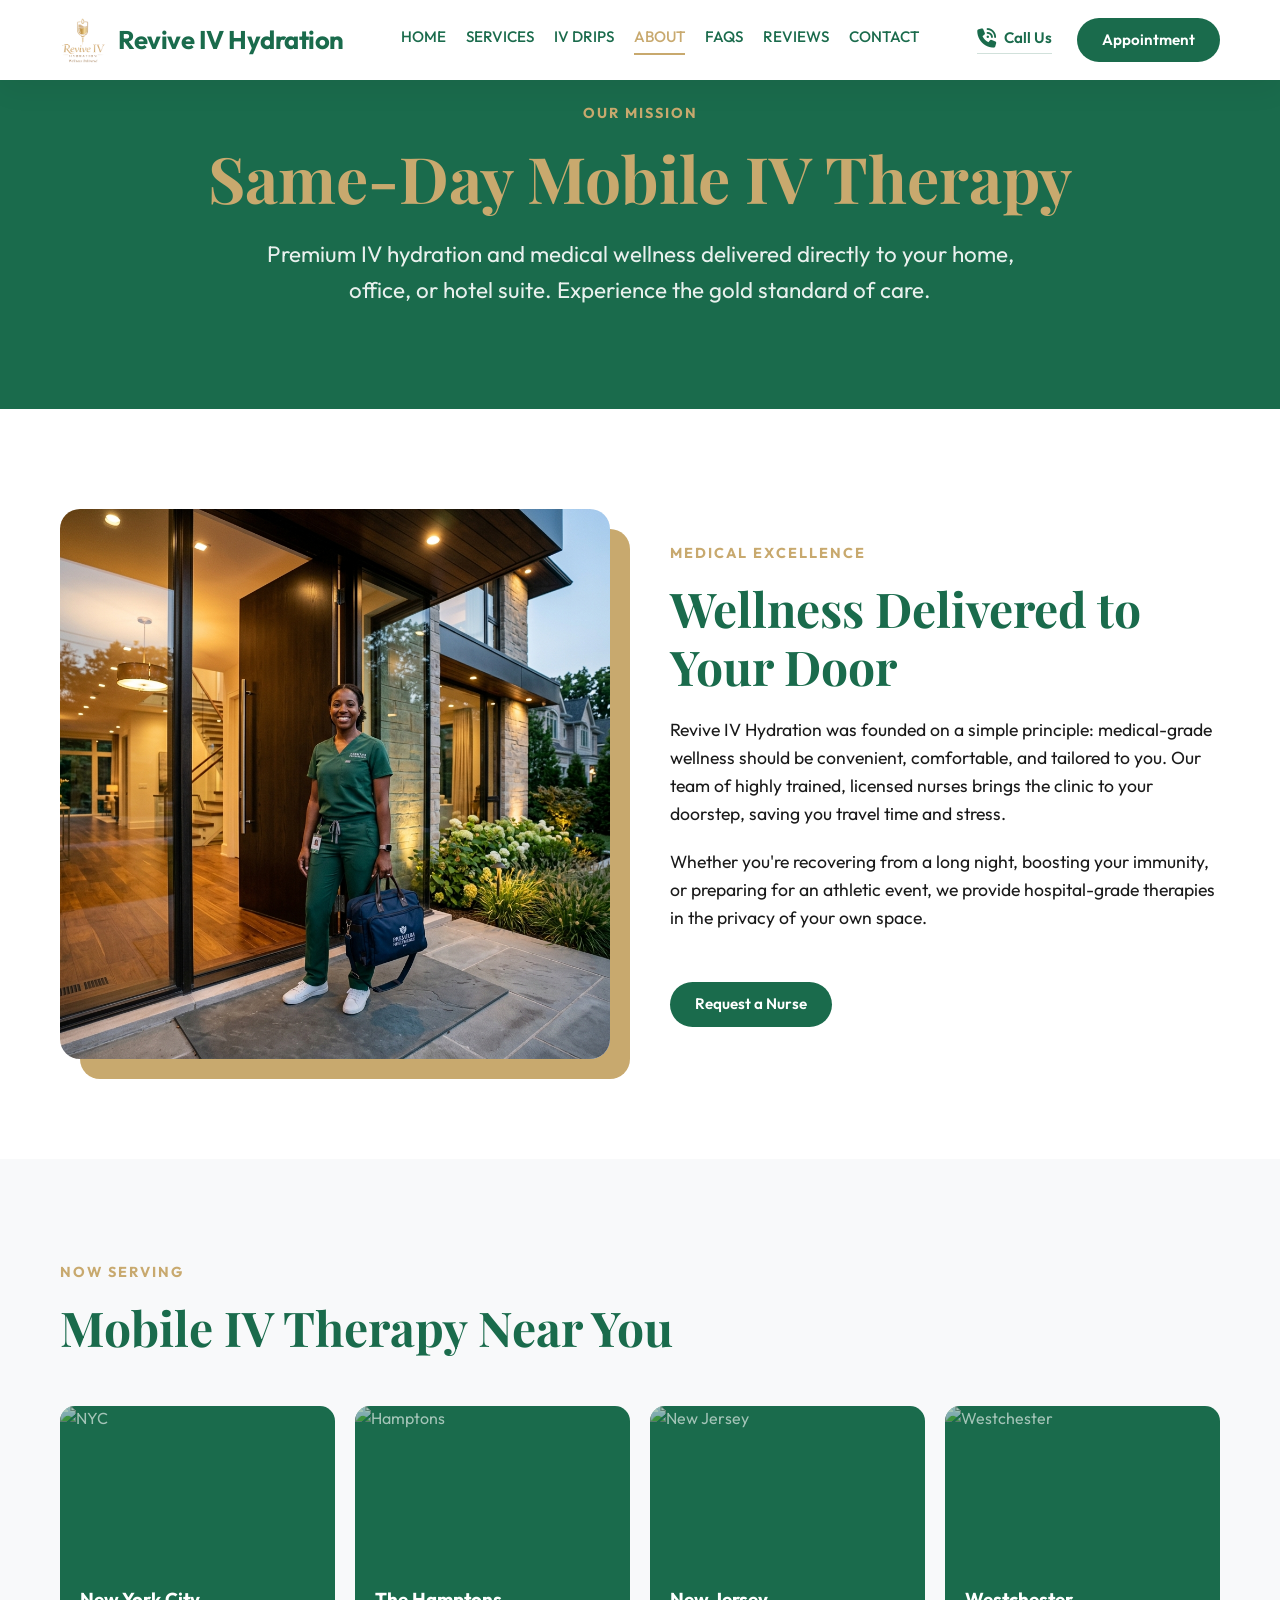
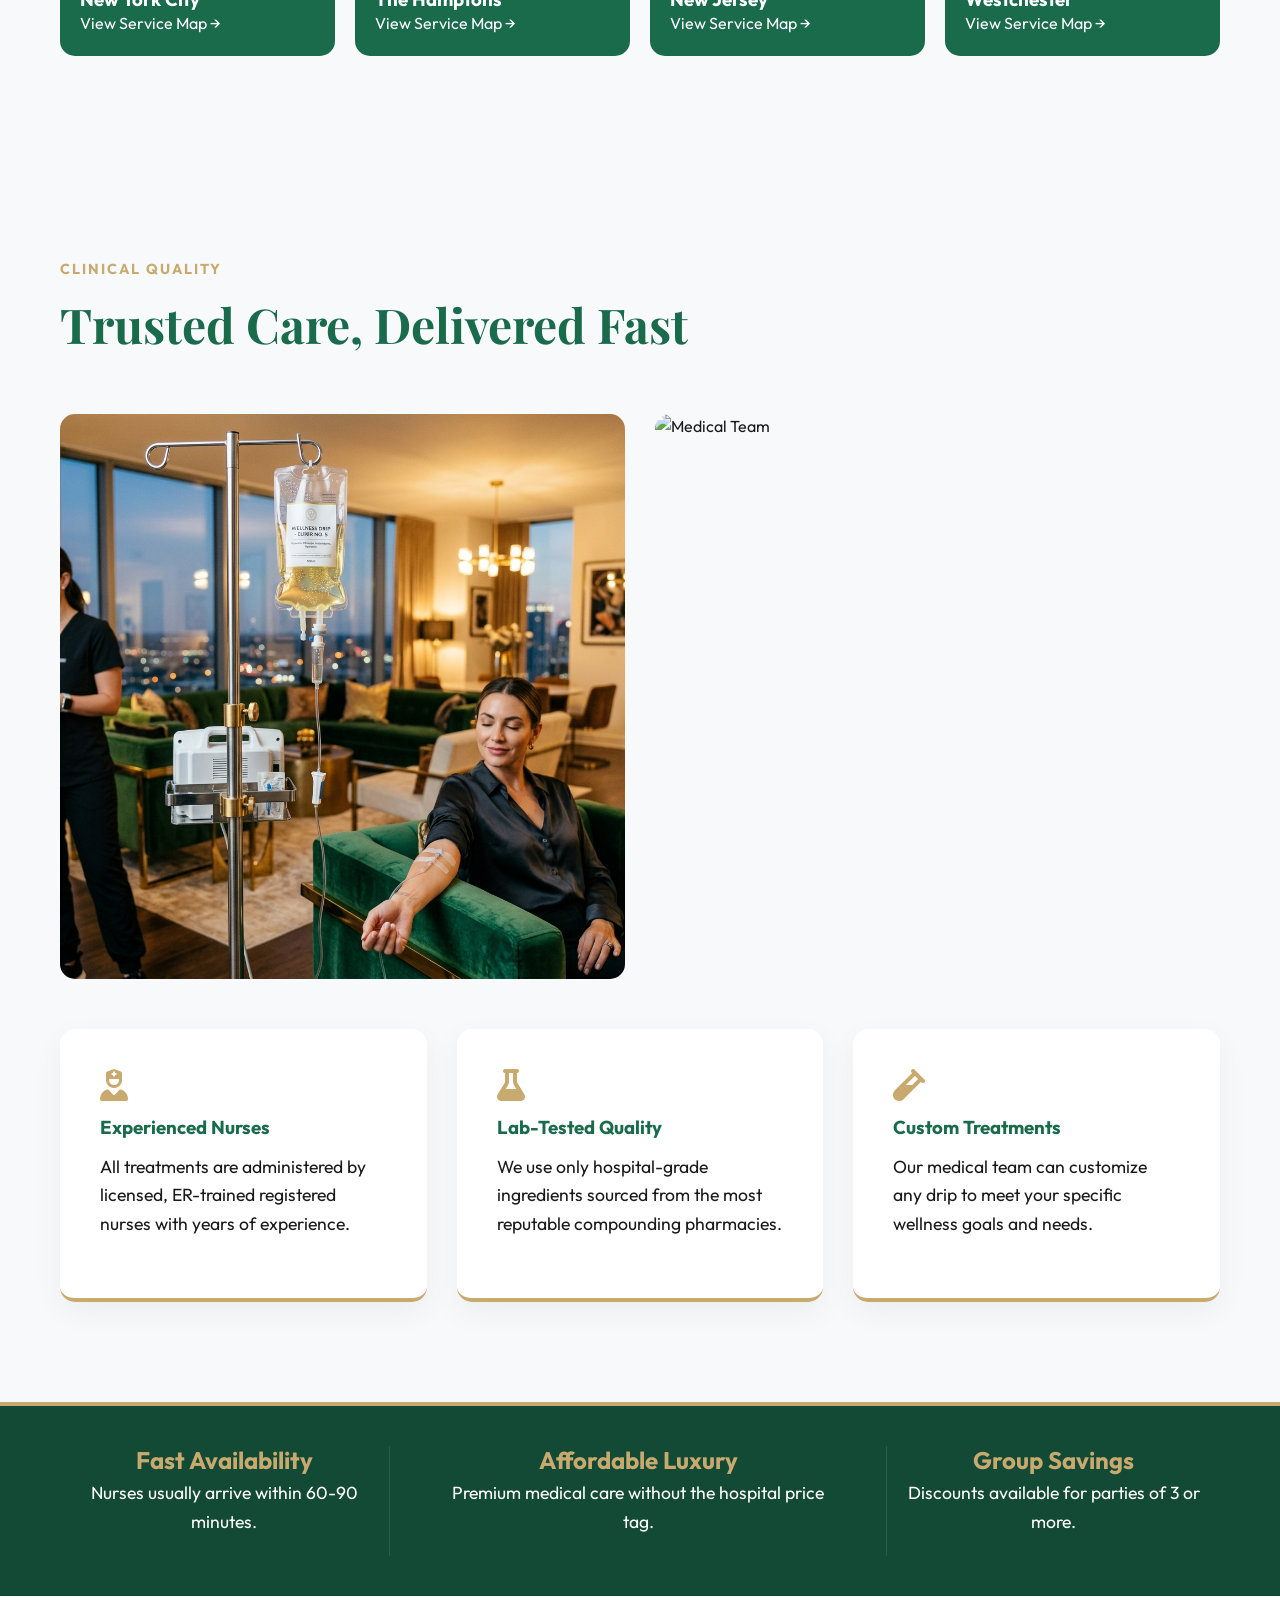
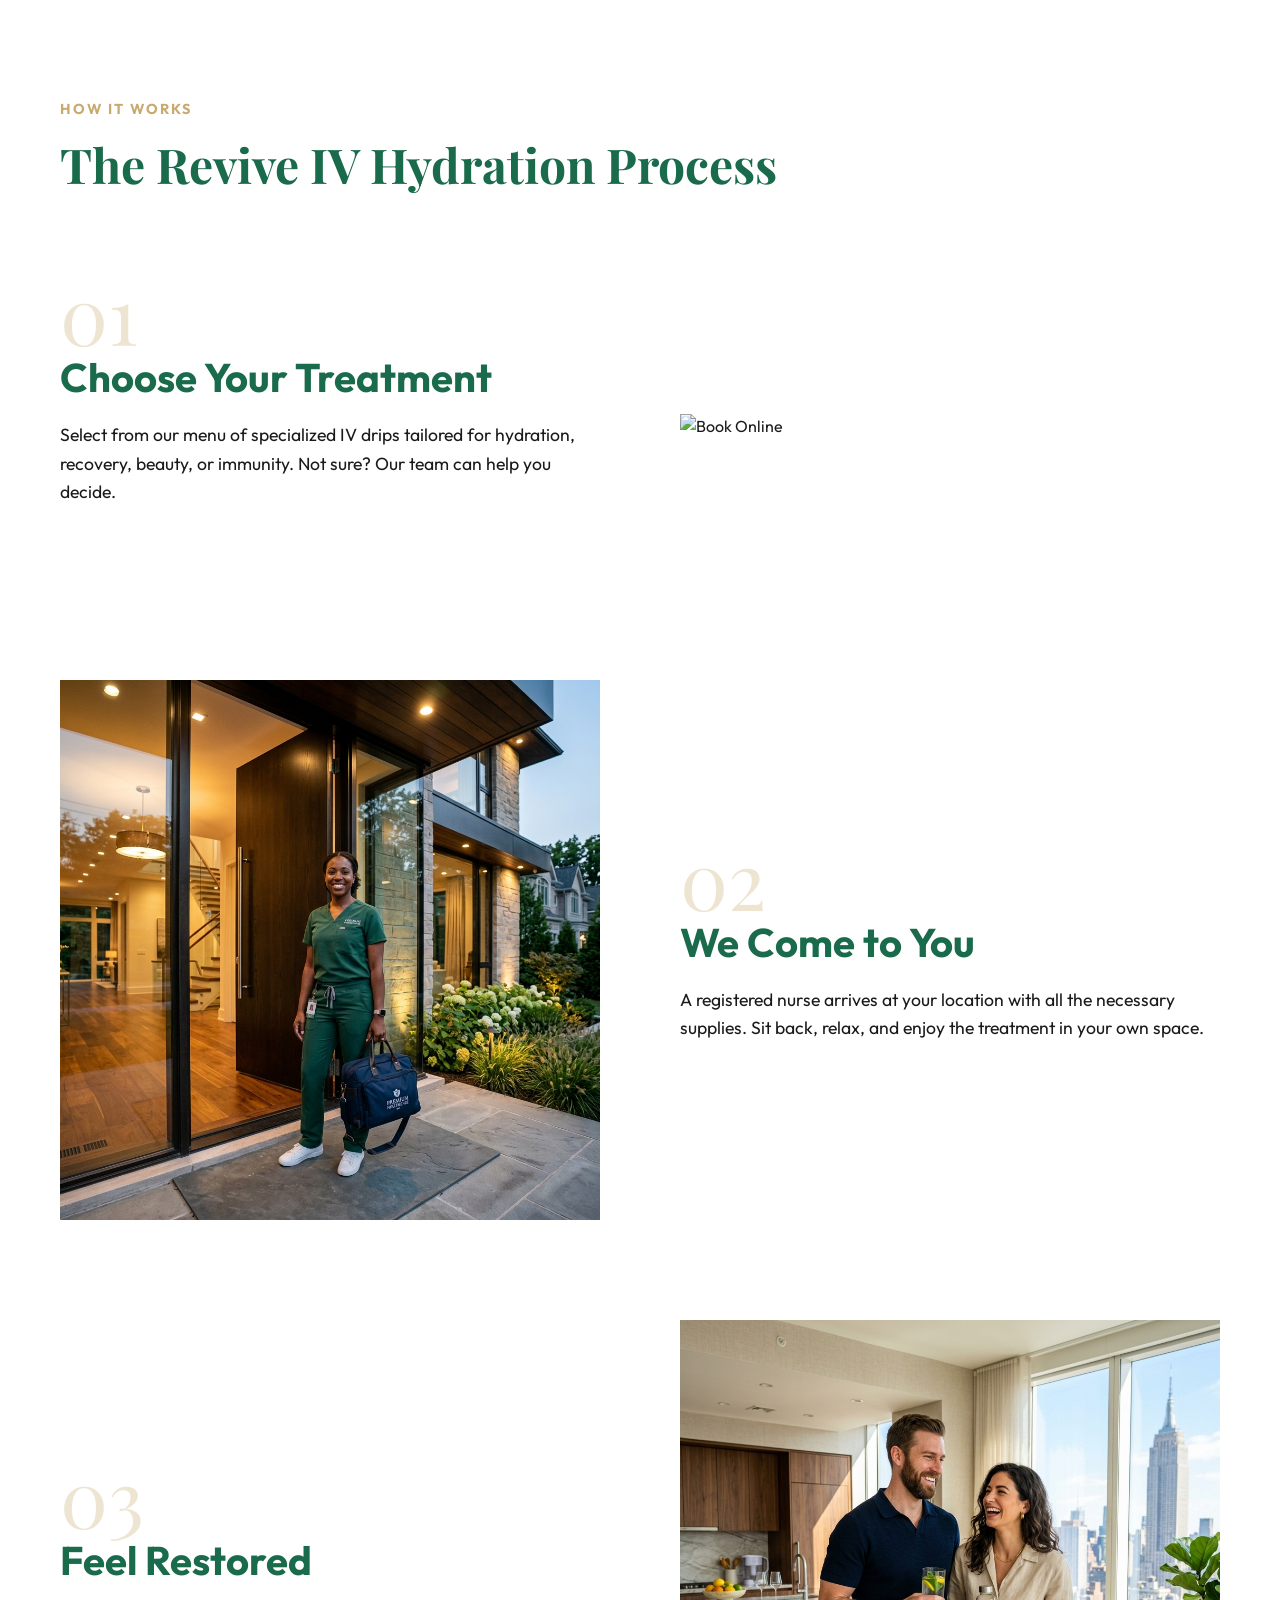
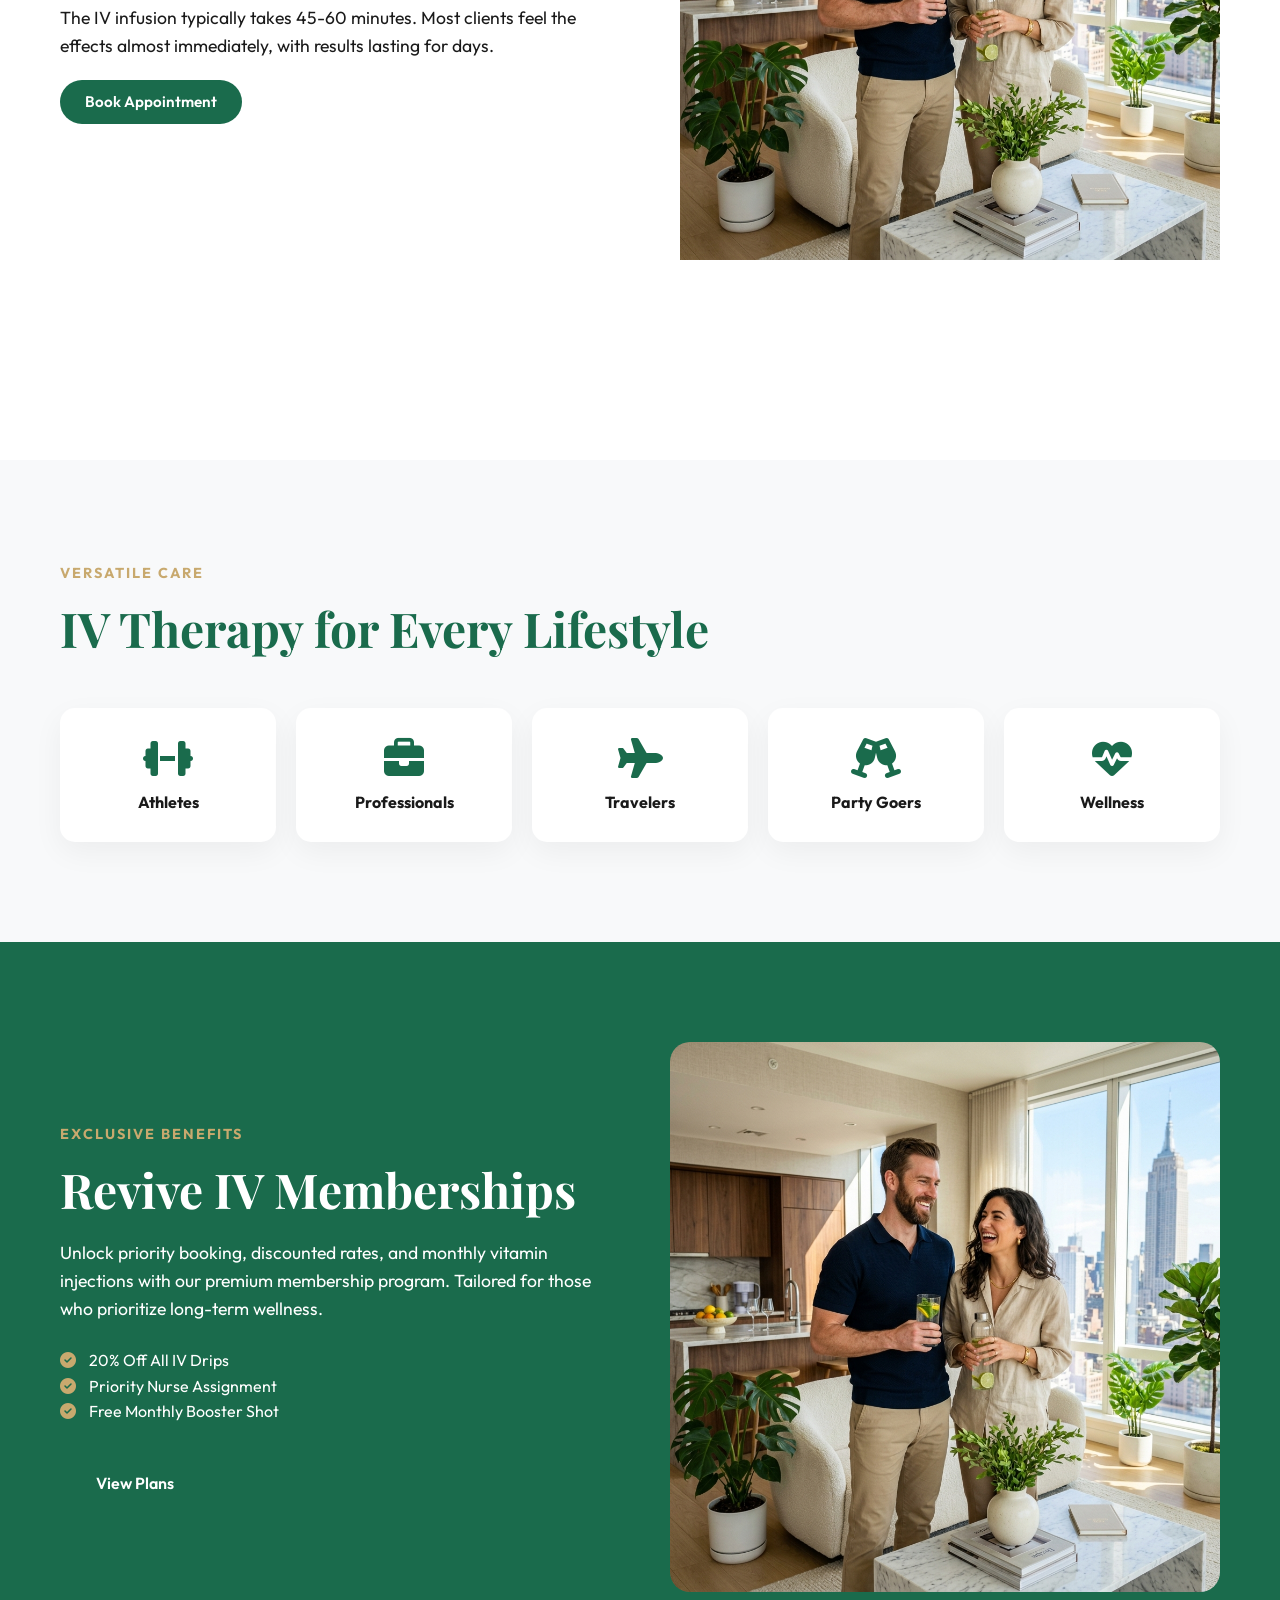
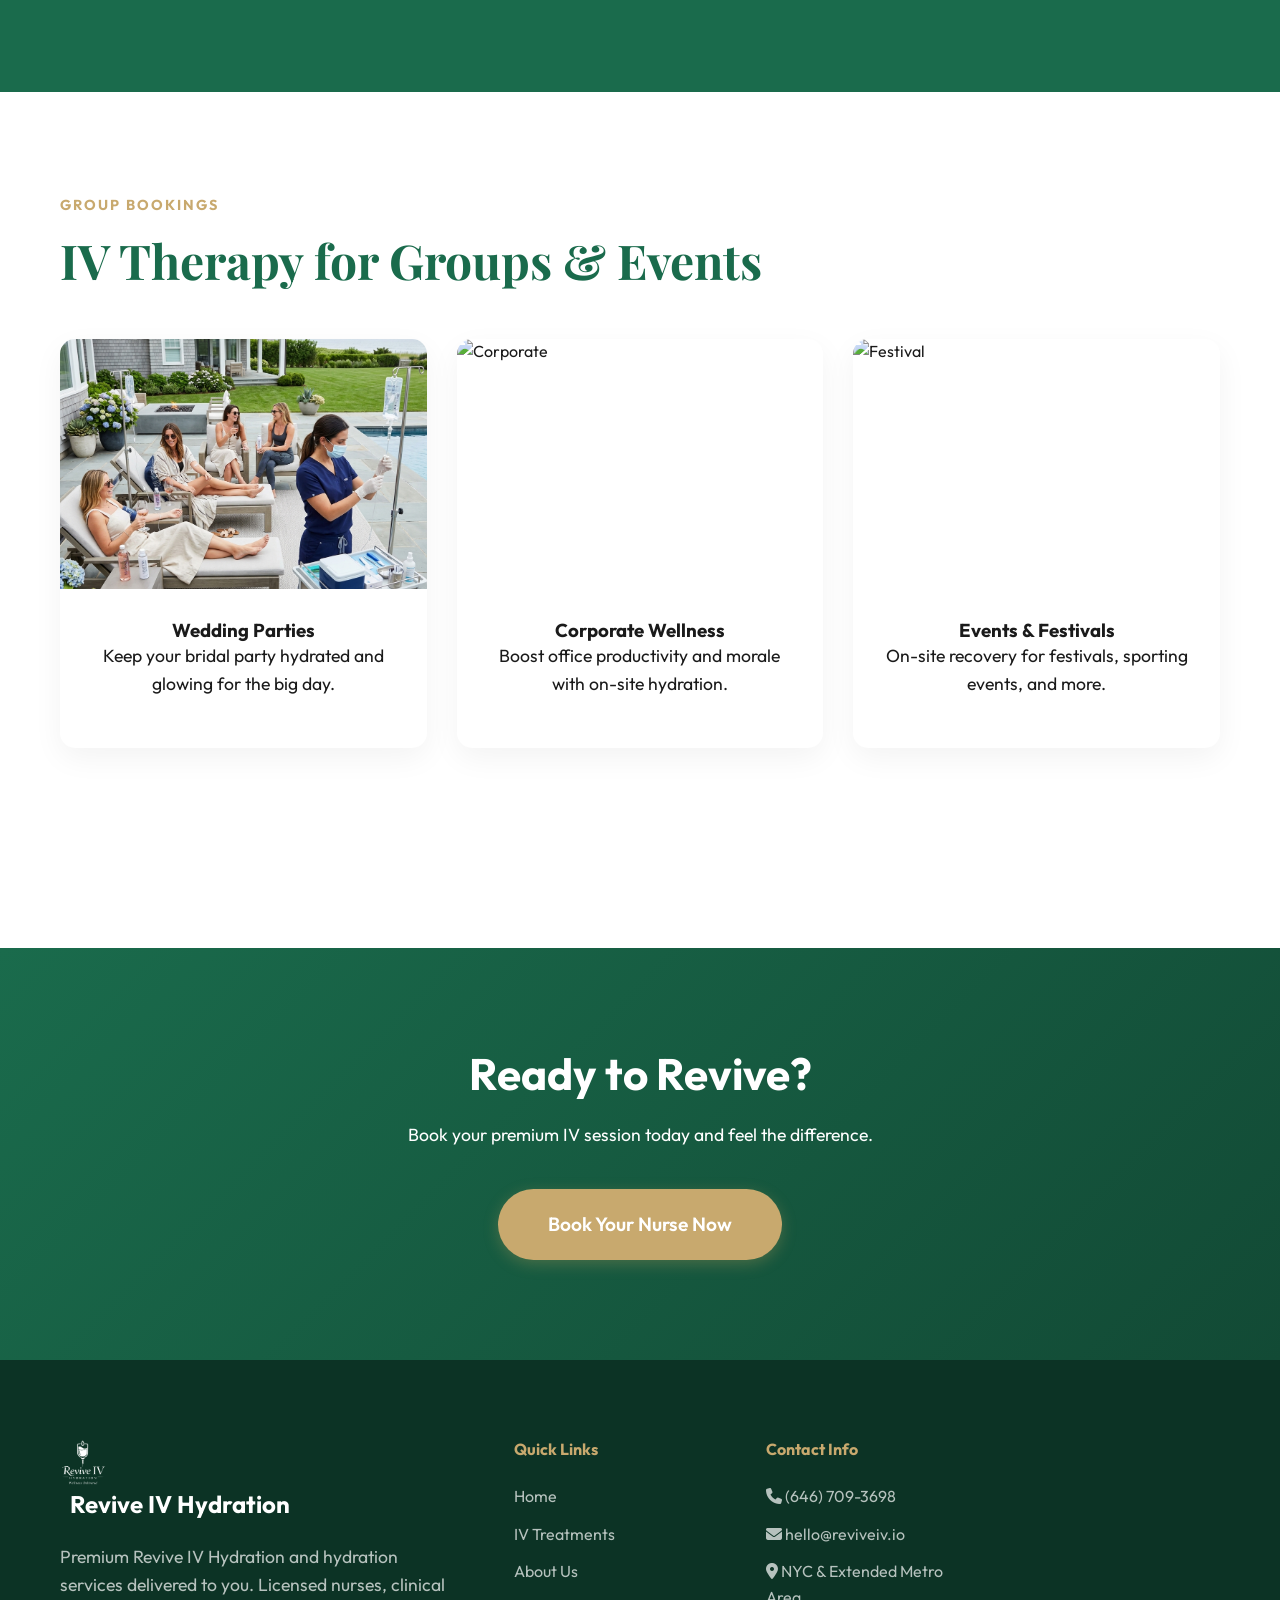
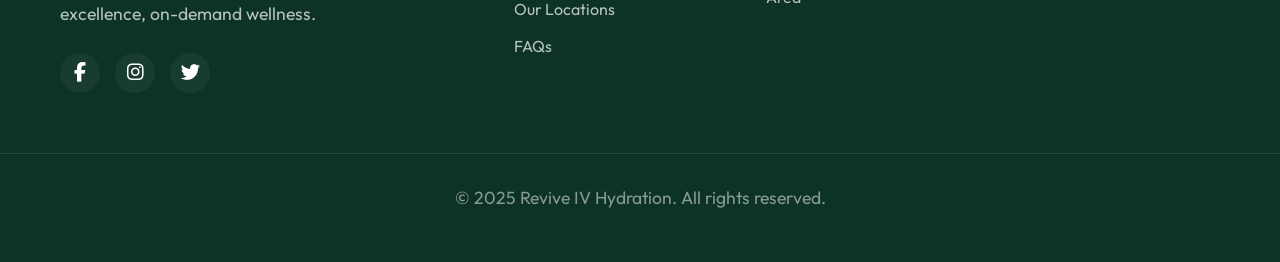
==== about.html @ 1109dfc2 "Update Revive IV site content, styles, and assets" ====
<!DOCTYPE html>
<html lang="en">
<head>
    <meta charset="UTF-8">
    <meta name="viewport" content="width=device-width, initial-scale=1.0">
    <title>About Us | Revive IV Hydration</title>
    <meta name="description" content="Learn more about Revive IV Hydration's mission to deliver premium medical wellness directly to your doorstep.">
    
    <!-- CSS -->
    <link rel="stylesheet" href="css/style.css">
    
    <!-- Icons -->
    <link rel="stylesheet" href="https://cdnjs.cloudflare.com/ajax/libs/font-awesome/6.4.0/css/all.min.css">
    <style>
        @import url('https://fonts.googleapis.com/css2?family=Outfit:wght@300;400;500;600;700;800&family=Playfair+Display:wght@400;500;600;700&display=swap');
    </style>
</head>
<body>

    <!-- Header -->
    <header>
        <div class="container">
            <a href="index.html" class="logo">
                <div class="logo-wrapper">
                    <img src="assets/revive-iv-logo.png" alt="Revive IV Hydration Logo" style="height: 45px; width: auto;">
                    <span>Revive IV Hydration</span>
                </div>
            </a>
            
            <nav id="main-nav">
                <ul>
                    <li><a href="index.html">HOME</a></li>
                    <li><a href="index.html#about">SERVICES</a></li>
                    <li><a href="index.html#treatments">IV DRIPS</a></li>
                    <li><a href="about.html" class="active">ABOUT</a></li>
                    <li><a href="index.html#faq">FAQS</a></li>
                    <li><a href="index.html#reviews">REVIEWS</a></li>
                    <li><a href="index.html#contact">CONTACT</a></li>
                </ul>
            </nav>
            
            <div class="nav-actions">
                <a href="tel:6467093698" class="header-phone">
                    <i class="fa-solid fa-phone-volume"></i> Call Us
                </a>
                <a href="#" class="btn btn-navy-pill">Appointment</a>
                <div class="hamburger" id="mobile-menu-btn">
                    <i class="fas fa-bars"></i>
                </div>
            </div>
        </div>
    </header>

    <main>
        <!-- Hero Section -->
        <section class="about-hero">
            <div class="container">
                <span class="tagline-gold" style="color: var(--accent);">Our Mission</span>
                <h1>Same-Day Mobile IV Therapy</h1>
                <p>Premium IV hydration and medical wellness delivered directly to your home, office, or hotel suite. Experience the gold standard of care.</p>
            </div>
        </section>

        <!-- Intro Section -->
        <section class="about-intro">
            <div class="container grid-2">
                <div class="intro-image animate-left">
                    <img src="assets/nurse_at_door.png" alt="Nurse at Door">
                </div>
                <div class="intro-content animate-right">
                    <span class="tagline-gold">Medical Excellence</span>
                    <h2 class="playfair-title">Wellness Delivered to Your Door</h2>
                    <p>Revive IV Hydration was founded on a simple principle: medical-grade wellness should be convenient, comfortable, and tailored to you. Our team of highly trained, licensed nurses brings the clinic to your doorstep, saving you travel time and stress.</p>
                    <p>Whether you're recovering from a long night, boosting your immunity, or preparing for an athletic event, we provide hospital-grade therapies in the privacy of your own space.</p>
                    <a href="#" class="btn btn-navy-pill" style="margin-top: 30px;">Request a Nurse</a>
                </div>
            </div>
        </section>

        <!-- Locations Section -->
        <section class="about-locations" style="padding: 100px 0; background: var(--bg-light);">
            <div class="container">
                <div class="text-center">
                    <span class="tagline-gold">Now Serving</span>
                    <h2 class="playfair-title">Mobile IV Therapy Near You</h2>
                </div>
                <div class="about-locations-grid">
                    <div class="location-card-about">
                        <img src="https://images.unsplash.com/photo-1496442226666-8d4d0e62e6e9?auto=format&fit=crop&w=400" alt="NYC">
                        <div class="card-content">
                            <h3>New York City</h3>
                            <a href="#" class="btn-text">View Service Map →</a>
                        </div>
                    </div>
                    <div class="location-card-about">
                        <img src="https://images.unsplash.com/photo-1549413217-10645601235b?auto=format&fit=crop&w=400" alt="Hamptons">
                        <div class="card-content">
                            <h3>The Hamptons</h3>
                            <a href="#" class="btn-text">View Service Map →</a>
                        </div>
                    </div>
                    <div class="location-card-about">
                        <img src="https://images.unsplash.com/photo-1555529352-4a7ff98d2da2?auto=format&fit=crop&w=400" alt="New Jersey">
                        <div class="card-content">
                            <h3>New Jersey</h3>
                            <a href="#" class="btn-text">View Service Map →</a>
                        </div>
                    </div>
                    <div class="location-card-about">
                        <img src="https://images.unsplash.com/photo-1449034446853-66c86144b0ad?auto=format&fit=crop&w=400" alt="Westchester">
                        <div class="card-content">
                            <h3>Westchester</h3>
                            <a href="#" class="btn-text">View Service Map →</a>
                        </div>
                    </div>
                </div>
            </div>
        </section>

        <!-- Trusted Care Section -->
        <section class="about-trusted">
            <div class="container">
                <div class="text-center" style="margin-bottom: 60px;">
                    <span class="tagline-gold">Clinical Quality</span>
                    <h2 class="playfair-title">Trusted Care, Delivered Fast</h2>
                </div>
                <div class="trusted-images">
                    <img src="assets/iv_therapy_luxury.png" alt="IV Drip Clinic">
                    <img src="https://images.unsplash.com/photo-1581056310764-394297e7ff4d?auto=format&fit=crop&w=800" alt="Medical Team">
                </div>
                <div class="trusted-features-grid">
                    <div class="feature-box-about">
                        <i class="fas fa-user-nurse fa-2x" style="color: var(--accent); margin-bottom: 15px;"></i>
                        <h3>Experienced Nurses</h3>
                        <p>All treatments are administered by licensed, ER-trained registered nurses with years of experience.</p>
                    </div>
                    <div class="feature-box-about">
                        <i class="fas fa-flask fa-2x" style="color: var(--accent); margin-bottom: 15px;"></i>
                        <h3>Lab-Tested Quality</h3>
                        <p>We use only hospital-grade ingredients sourced from the most reputable compounding pharmacies.</p>
                    </div>
                    <div class="feature-box-about">
                        <i class="fas fa-vial fa-2x" style="color: var(--accent); margin-bottom: 15px;"></i>
                        <h3>Custom Treatments</h3>
                        <p>Our medical team can customize any drip to meet your specific wellness goals and needs.</p>
                    </div>
                </div>
            </div>
        </section>

        <!-- Benefits Bar -->
        <section class="benefits-bar">
            <div class="container">
                <div class="benefits-flex">
                    <div class="benefit-item">
                        <h4>Fast Availability</h4>
                        <p>Nurses usually arrive within 60-90 minutes.</p>
                    </div>
                    <div class="benefit-item" style="border-left: 1px solid rgba(255,255,255,0.1); border-right: 1px solid rgba(255,255,255,0.1); padding: 0 50px;">
                        <h4>Affordable Luxury</h4>
                        <p>Premium medical care without the hospital price tag.</p>
                    </div>
                    <div class="benefit-item">
                        <h4>Group Savings</h4>
                        <p>Discounts available for parties of 3 or more.</p>
                    </div>
                </div>
            </div>
        </section>

        <!-- The Process Section -->
        <section class="about-process">
            <div class="container">
                <div class="text-center" style="margin-bottom: 80px;">
                    <span class="tagline-gold">How It Works</span>
                    <h2 class="playfair-title">The Revive IV Hydration Process</h2>
                </div>

                <!-- Step 1 -->
                <div class="process-step">
                    <div class="process-image">
                        <img src="https://images.unsplash.com/photo-1512428559087-560ad5eaab02?auto=format&fit=crop&w=600" alt="Book Online">
                    </div>
                    <div class="process-text">
                        <div class="step-number">01</div>
                        <h3>Choose Your Treatment</h3>
                        <p>Select from our menu of specialized IV drips tailored for hydration, recovery, beauty, or immunity. Not sure? Our team can help you decide.</p>
                        <a href="index.html#treatments" class="btn btn-pill-outline">View Menu</a>
                    </div>
                </div>

                <!-- Step 2 -->
                <div class="process-step">
                    <div class="process-image">
                        <img src="assets/nurse_at_door.png" alt="Nurse Arrival">
                    </div>
                    <div class="process-text">
                        <div class="step-number">02</div>
                        <h3>We Come to You</h3>
                        <p>A registered nurse arrives at your location with all the necessary supplies. Sit back, relax, and enjoy the treatment in your own space.</p>
                    </div>
                </div>

                <!-- Step 3 -->
                <div class="process-step">
                    <div class="process-image">
                        <img src="assets/wellness_lifestyle_revive.png" alt="Feeling Restored">
                    </div>
                    <div class="process-text">
                        <div class="step-number">03</div>
                        <h3>Feel Restored</h3>
                        <p>The IV infusion typically takes 45-60 minutes. Most clients feel the effects almost immediately, with results lasting for days.</p>
                        <a href="tel:6467093698" class="btn btn-navy-pill">Book Appointment</a>
                    </div>
                </div>
            </div>
        </section>

        <!-- Lifestyle Section -->
        <section class="about-lifestyle" style="padding: 100px 0; background: var(--bg-light);">
            <div class="container">
                <div class="text-center">
                    <span class="tagline-gold">Versatile Care</span>
                    <h2 class="playfair-title">IV Therapy for Every Lifestyle</h2>
                </div>
                <div class="lifestyle-icons-grid">
                    <div class="lifestyle-icon-box">
                        <i class="fas fa-dumbbell"></i>
                        <h4>Athletes</h4>
                    </div>
                    <div class="lifestyle-icon-box">
                        <i class="fas fa-briefcase"></i>
                        <h4>Professionals</h4>
                    </div>
                    <div class="lifestyle-icon-box">
                        <i class="fas fa-plane"></i>
                        <h4>Travelers</h4>
                    </div>
                    <div class="lifestyle-icon-box">
                        <i class="fas fa-glass-cheers"></i>
                        <h4>Party Goers</h4>
                    </div>
                    <div class="lifestyle-icon-box">
                        <i class="fas fa-heartbeat"></i>
                        <h4>Wellness</h4>
                    </div>
                </div>
            </div>
        </section>

        <!-- Membership Section -->
        <section class="membership-section-about">
            <div class="container grid-2">
                <div class="membership-content-about">
                    <span class="tagline-gold" style="color: var(--accent);">Exclusive Benefits</span>
                    <h2 class="playfair-title" style="color: var(--white);">Revive IV Memberships</h2>
                    <p style="margin-bottom: 25px;">Unlock priority booking, discounted rates, and monthly vitamin injections with our premium membership program. Tailored for those who prioritize long-term wellness.</p>
                    <ul style="margin-bottom: 30px;">
                        <li><i class="fas fa-check-circle" style="color: var(--accent); margin-right: 10px;"></i> 20% Off All IV Drips</li>
                        <li><i class="fas fa-check-circle" style="color: var(--accent); margin-right: 10px;"></i> Priority Nurse Assignment</li>
                        <li><i class="fas fa-check-circle" style="color: var(--accent); margin-right: 10px;"></i> Free Monthly Booster Shot</li>
                    </ul>
                    <a href="#" class="btn btn-gold-pill">View Plans</a>
                </div>
                <div class="membership-image-about">
                    <img src="assets/wellness_lifestyle_revive.png" alt="Membership" style="border-radius: 20px;">
                </div>
            </div>
        </section>

        <!-- Groups & Events -->
        <section class="groups-section-about">
            <div class="container">
                <div class="text-center">
                    <span class="tagline-gold">Group Bookings</span>
                    <h2 class="playfair-title">IV Therapy for Groups & Events</h2>
                </div>
                <div class="group-cards-grid">
                    <div class="group-card">
                        <img src="assets/group_iv_event.png" alt="Bachelorette">
                        <div class="group-card-content">
                            <h3>Wedding Parties</h3>
                            <p>Keep your bridal party hydrated and glowing for the big day.</p>
                        </div>
                    </div>
                    <div class="group-card">
                        <img src="https://images.unsplash.com/photo-1515187029135-18ee286d815b?auto=format&fit=crop&w=400" alt="Corporate">
                        <div class="group-card-content">
                            <h3>Corporate Wellness</h3>
                            <p>Boost office productivity and morale with on-site hydration.</p>
                        </div>
                    </div>
                    <div class="group-card">
                        <img src="https://images.unsplash.com/photo-1492684223066-81342ee5ff30?auto=format&fit=crop&w=400" alt="Festival">
                        <div class="group-card-content">
                            <h3>Events & Festivals</h3>
                            <p>On-site recovery for festivals, sporting events, and more.</p>
                        </div>
                    </div>
                </div>
            </div>
        </section>

        <!-- CTA Banner -->
        <section class="cta-banner" style="margin-top: 100px;">
            <div class="container">
                <h2>Ready to Revive?</h2>
                <p>Book your premium IV session today and feel the difference.</p>
                <a href="tel:6467093698" class="btn btn-gold" style="padding: 20px 50px; font-size: 1.2rem; margin-top: 20px;">Book Your Nurse Now</a>
            </div>
        </section>
    </main>

    <!-- Footer -->
    <footer id="contact">
        <div class="container footer-grid">
            <div class="footer-col brand">
                <a href="index.html" class="logo">
                    <img src="assets/revive-iv-logo.png" alt="Revive IV Hydration" style="filter: brightness(0) invert(1); height: 45px; width: auto;">
                    <span style="color: white; font-weight: 700; font-size: 1.5rem; margin-left: 10px;">Revive IV Hydration</span>
                </a>
                <p style="margin-top: 20px; opacity: 0.7;">Premium Revive IV Hydration and hydration services delivered to you. Licensed nurses, clinical excellence, on-demand wellness.</p>
                <div class="social-links">
                    <a href="#"><i class="fab fa-facebook-f"></i></a>
                    <a href="#"><i class="fab fa-instagram"></i></a>
                    <a href="#"><i class="fab fa-twitter"></i></a>
                </div>
            </div>
            
            <div class="footer-col">
                <h4>Quick Links</h4>
                <ul>
                    <li><a href="index.html">Home</a></li>
                    <li><a href="index.html#treatments">IV Treatments</a></li>
                    <li><a href="about.html">About Us</a></li>
                    <li><a href="index.html#locations">Our Locations</a></li>
                    <li><a href="index.html#faq">FAQs</a></li>
                </ul>
            </div>
            
            <div class="footer-col">
                <h4>Contact Info</h4>
                <ul class="contact-info">
                    <li><i class="fas fa-phone"></i> (646) 709-3698</li>
                    <li><i class="fas fa-envelope"></i> hello@reviveiv.io</li>
                    <li><i class="fas fa-location-dot"></i> NYC & Extended Metro Area</li>
                </ul>
            </div>
        </div>
        <div class="footer-bottom">
            <div class="container">
                <p>&copy; 2025 Revive IV Hydration. All rights reserved.</p>
            </div>
        </div>
    </footer>

    <!-- Mobile Nav Script -->
    <script>
        const mobileBtn = document.getElementById('mobile-menu-btn');
        const mainNav = document.getElementById('main-nav');
        
        mobileBtn.addEventListener('click', () => {
            mainNav.classList.toggle('active');
        });

        // Simple Intersection Observer for Animations
        const observer = new IntersectionObserver((entries) => {
            entries.forEach(entry => {
                if (entry.isIntersecting) {
                    entry.target.classList.add('visible');
                }
            });
        }, { threshold: 0.1 });

        document.querySelectorAll('.animate-up, .animate-left, .animate-right').forEach((el) => {
            observer.observe(el);
        });
    </script>
</body>
</html>
---- css/style.css ----
/* 
    Mobile IV Drip - Premium Design System
    Version: 2.0
*/

@import url('https://fonts.googleapis.com/css2?family=Outfit:wght@300;400;500;600;700;800&display=swap');

:root {
    --primary: #1a6b4c; /* Forest Green */
    --primary-dark: #124a35;
    --primary-light: #258561;
    --accent: #c8a96e; /* Warm Gold */
    --accent-hover: #b5965e;
    --gold: #FFD700;
    --text-dark: #1a1a1a;
    --text-muted: #666;
    --bg-light: #F8F9FA;
    --white: #ffffff;
    --transition: all 0.3s cubic-bezier(0.4, 0, 0.2, 1);
    --container-width: 1200px;
    --header-height: 80px;
    --shadow: 0 10px 30px rgba(0, 0, 0, 0.05);
    --shadow-hover: 0 20px 40px rgba(0, 0, 0, 0.1);
}

/* Global Reset */
* {
    margin: 0;
    padding: 0;
    box-sizing: border-box;
}

html {
    scroll-behavior: smooth;
}

body {
    font-family: 'Outfit', sans-serif;
    color: var(--text-dark);
    line-height: 1.6;
    overflow-x: hidden;
    background-color: var(--white);
}

ul { list-style: none; }
a { text-decoration: none; color: inherit; transition: var(--transition); }
img { max-width: 100%; height: auto; display: block; }

.container {
    max-width: var(--container-width);
    margin: 0 auto;
    padding: 0 20px;
}

section { padding: 100px 0; }

/* Typography */
h1, h2, h3, h4, h5 { font-weight: 700; line-height: 1.2; }
h1 { font-size: clamp(3rem, 6vw, 4.5rem); margin-bottom: 20px; }
h2 { font-size: clamp(2rem, 4vw, 2.75rem); margin-bottom: 20px; }
p { margin-bottom: 20px; font-size: 1.1rem; }

.tagline-gold {
    color: var(--accent);
    font-weight: 700;
    text-transform: uppercase;
    letter-spacing: 2px;
    font-size: 0.9rem;
    display: inline-block;
    margin-bottom: 15px;
}

/* Buttons */
.btn {
    display: inline-flex;
    align-items: center;
    justify-content: center;
    padding: 16px 36px;
    border-radius: 50px;
    font-weight: 600;
    font-size: 1rem;
    cursor: pointer;
    border: none;
    gap: 10px;
    transition: var(--transition);
}

.btn-gold { background: var(--accent); color: var(--white); box-shadow: 0 4px 15px rgba(197, 160, 89, 0.3); }
.btn-gold:hover {
    background: var(--accent-hover);
    transform: translateY(-3px);
    box-shadow: 0 8px 25px rgba(197, 160, 89, 0.5);
}

.btn-outline { background: transparent; border: 2px solid var(--accent); color: var(--accent); }
.btn-outline:hover { 
    background: var(--accent); 
    color: var(--white);
    transform: translateY(-3px);
    box-shadow: 0 8px 25px rgba(197, 160, 89, 0.3);
}

/* Header */
header {
    height: var(--header-height);
    display: flex;
    align-items: center;
    position: fixed;
    top: 0;
    left: 0;
    width: 100%;
    background: var(--white);
    z-index: 1000;
    box-shadow: var(--shadow);
}

header .container {
    display: flex;
    justify-content: space-between;
    align-items: center;
    height: 100%;
    width: 100%;
}

.logo-wrapper { display: flex; align-items: center; gap: 12px; }
.logo-wrapper span { 
    font-size: 1.6rem; 
    font-weight: 700; 
    color: var(--primary); 
    letter-spacing: -0.5px;
    font-family: var(--font-main);
    white-space: nowrap;
}
.logo img { height: 45px; }

nav ul { display: flex; gap: 20px; }
nav ul li a { 
    font-weight: 500; 
    color: var(--primary); 
    font-size: 0.95rem;
    display: flex;
    align-items: center;
    gap: 5px;
    white-space: nowrap;
    position: relative;
    padding-bottom: 5px;
}
nav ul li a:hover, nav ul li a.active { 
    color: var(--accent); 
}
nav ul li a.active::after {
    content: "";
    position: absolute;
    bottom: 0;
    left: 0;
    width: 100%;
    height: 2px;
    background: var(--accent);
}

.nav-chevron {
    display: inline-block;
    width: 6px;
    height: 6px;
    border-right: 1.5px solid currentColor;
    border-bottom: 1.5px solid currentColor;
    transform: rotate(45deg);
    margin-bottom: 3px;
    opacity: 0.7;
}

.nav-actions { display: flex; align-items: center; gap: 25px; flex-shrink: 0; }
.header-phone { 
    font-weight: 600; 
    color: var(--primary); 
    display: flex; 
    align-items: center; 
    gap: 8px; 
    font-size: 0.95rem; 
    border-bottom: 1.2px solid rgba(26, 107, 76, 0.2);
    padding-bottom: 2px;
    white-space: nowrap;
}

.header-phone i { font-size: 1.2rem; }

.btn-navy-pill {
    background: var(--primary);
    color: var(--white);
    padding: 10px 25px;
    border-radius: 50px;
    font-weight: 600;
    font-size: 0.95rem;
    white-space: nowrap;
}

.btn-navy-pill:hover {
    background: var(--primary-dark);
    transform: translateY(-2px);
    box-shadow: 0 5px 15px rgba(26, 107, 76, 0.3);
}

/* Mobile Menu Button */
.hamburger {
    display: none;
    font-size: 1.8rem;
    color: var(--primary);
    z-index: 1001;
}

@media (max-width: 992px) {
    .hamburger {
        display: block;
    }
}

/* Hero Section */
.hero {
    min-height: auto;
    background: linear-gradient(135deg, var(--primary) 0%, var(--primary-dark) 100%);
    color: var(--white);
    padding-top: calc(var(--header-height) + 100px);
    padding-bottom: 20px; 
    position: relative;
    overflow: visible; 
    text-align: center;
}

.hero .container {
    max-width: 1000px;
    display: flex;
    flex-direction: column;
    align-items: center;
}

.google-rating {
    display: flex;
    flex-direction: column;
    align-items: center;
    gap: 5px;
    margin-bottom: 30px;
}

.google-rating .stars {
    color: #FFB400; /* Google Star Gold */
    font-size: 1.1rem;
    display: flex;
    gap: 4px;
}

.rating-text {
    font-size: 1.3rem;
    font-weight: 400;
    opacity: 0.9;
}

.hero-title {
    font-family: 'Playfair Display', serif;
    font-size: clamp(3.5rem, 8vw, 6rem);
    font-weight: 500;
    margin-bottom: 25px;
    letter-spacing: -1px;
}

.hero-subtitle {
    font-size: 1.4rem;
    line-height: 1.5;
    max-width: 800px;
    margin: 0 auto 40px;
    opacity: 0.95;
    font-weight: 400;
}

.hero-btns {
    display: flex;
    align-items: center;
    gap: 30px;
}

.justify-center { justify-content: center; }

.btn-pill-outline {
    background: transparent;
    border: 1px solid rgba(255,255,255,0.6);
    color: var(--white);
    padding: 12px 40px;
    border-radius: 50px;
    font-weight: 500;
    font-size: 1.1rem;
}

.btn-pill-outline:hover {
    background: var(--white);
    color: var(--primary);
    border-color: var(--white);
}

.call-now {
    display: flex;
    align-items: center;
    gap: 10px;
    font-weight: 600;
    font-size: 1.1rem;
    color: var(--white);
}

.call-now:hover {
    text-decoration: underline;
}

/* Hero Image Overlap */
.hero-image-wrapper {
    margin-top: 60px; /* Instead of absolute positioning, keep it in flow but overlap via margin-bottom */
    width: 100%;
    max-width: 1000px;
    z-index: 10;
    margin-bottom: -200px; /* Negative margin to overlap section below */
}

.hero-img-main {
    width: 100%;
    border-radius: 20px;
    box-shadow: 0 40px 100px rgba(0,0,0,0.3);
    border: 5px solid rgba(255,255,255,0.1);
}

/* Reset Wave (Now with lines) */
.hero-waves {
    position: absolute;
    top: 0;
    left: 0;
    width: 100%;
    height: 100%;
    pointer-events: none;
    overflow: hidden;
}

.hero-waves::before, .hero-waves::after {
    content: '';
    position: absolute;
    width: 500px;
    height: 500px;
    border: 1px solid rgba(200, 169, 110, 0.2);
    border-radius: 40% 60% 70% 30% / 40% 50% 60% 50%;
    opacity: 0.5;
}

.hero-waves::before {
    top: 50%;
    left: -200px;
}

.hero-waves::after {
    top: 20%;
    right: -200px;
    border-radius: 60% 40% 30% 70% / 50% 30% 70% 40%;
}

/* Sections General */
.section-header.text-center { text-align: center; max-width: 700px; margin: 150px auto 60px; } /* Increased top margin for treatments to account for hero overlap */

/* Treatments Carousel Section */
.treatments { padding: 100px 0; background: #fff; overflow: hidden; }

.playfair-title {
    font-family: 'Playfair Display', serif;
    font-size: 3rem;
    color: var(--primary);
    margin-bottom: 20px;
}

.carousel-wrapper {
    position: relative;
    margin-top: 50px;
    padding: 20px 0;
}

.carousel-container {
    overflow: hidden;
    width: 100%;
}

.carousel-track {
    display: flex;
    gap: 30px;
    transition: transform 0.5s ease-in-out;
}

/* Treatment Card Styling for Carousel */
.treatments .treatment-card {
    min-width: calc(25% - 22.5px); /* Show 4 cards on desktop */
    background: #fff;
    border: 1px solid #e0e6ed;
    border-radius: 20px;
    padding: 30px 25px;
    text-align: center;
    position: relative;
    transition: var(--transition);
    display: flex;
    flex-direction: column;
    align-items: center;
    justify-content: flex-start;
}

.treatments .treatment-card:hover {
    transform: translateY(-10px);
    box-shadow: 0 15px 30px rgba(0,0,0,0.05);
}

.card-tag {
    position: absolute;
    top: 20px;
    right: 20px;
    font-size: 0.8rem;
    font-weight: 600;
    color: var(--accent);
}

.card-icon-main {
    width: 150px;
    height: 180px;
    margin-bottom: 30px;
    display: flex;
    align-items: center;
    justify-content: center;
}

.card-icon-main img {
    max-width: 100%;
    max-height: 100%;
    object-fit: contain;
}

/* IV Bag Color Filters */
.iv-orange { filter: hue-rotate(15deg) saturate(1.8) brightness(0.9); }
.iv-peach { filter: hue-rotate(25deg) saturate(1.4) brightness(1); }
.iv-red { filter: hue-rotate(-45deg) saturate(2) brightness(0.8); }
.iv-pink { filter: hue-rotate(280deg) saturate(1.8) brightness(0.9); }

.treatments .treatment-card h3 {
    font-family: 'Playfair Display', serif;
    font-size: 2rem;
    color: var(--primary);
    margin-bottom: 15px;
}

.treatments .treatment-card p {
    font-size: 0.95rem;
    color: #555;
    line-height: 1.6;
    margin-bottom: 15px;
}

.treatments .treatment-card .btn {
    margin-top: auto;
    width: 100%;
}

.card-price {
    font-size: 2rem;
    font-weight: 700;
    color: var(--primary);
    margin: 5px 0 10px;
}

.card-ingredients {
    border-top: 1px dashed rgba(26, 107, 76, 0.15);
    padding-top: 12px;
    width: 100%;
    text-align: left;
    margin-bottom: 15px;
}

.card-ingredients strong {
    display: block;
    font-size: 0.75rem;
    color: var(--primary);
    margin-bottom: 8px;
    text-transform: uppercase;
    letter-spacing: 1px;
    font-weight: 800;
}

.card-ingredients span {
    font-size: 0.85rem;
    color: var(--text-muted);
    line-height: 1.5;
    display: block;
}

/* Carousel Buttons */
.carousel-btn {
    position: absolute;
    top: 50%;
    transform: translateY(-50%);
    width: 60px;
    height: 60px;
    background: #fff;
    border: 2px solid var(--accent);
    border-radius: 50%;
    color: var(--accent);
    font-size: 1.2rem;
    display: flex;
    align-items: center;
    justify-content: center;
    cursor: pointer;
    z-index: 20;
    transition: var(--transition);
    box-shadow: 0 4px 10px rgba(200, 169, 110, 0.2);
}

.carousel-btn:hover {
    background: var(--accent);
    color: #fff;
}

.carousel-btn.prev { left: -30px; }
.carousel-btn.next { right: -30px; }

/* Responsive adjustments */
@media (max-width: 1200px) {
    .treatments .treatment-card { min-width: calc(33.333% - 20px); }
}

@media (max-width: 992px) {
    .treatments .treatment-card { min-width: calc(50% - 15px); }
    .carousel-btn { width: 50px; height: 50px; }
    .carousel-btn.prev { left: -10px; }
    .carousel-btn.next { right: -10px; }
}

@media (max-width: 576px) {
    .treatments .treatment-card { min-width: 85%; }
    .carousel-btn { display: none; }
}

/* Recovery Section (Feature Grid) */
.grid-2 { display: grid; grid-template-columns: 1fr 1fr; gap: 60px; align-items: center; }
.feature-image img { border-radius: 20px; box-shadow: var(--shadow-hover); }

.feature-list { margin-top: 25px; margin-bottom: 30px; }
.feature-list li { display: flex; align-items: center; gap: 12px; margin-bottom: 12px; font-weight: 500; }
.feature-list i { color: #2ecc71; }

/* Locations Section */
.locations { background: var(--primary); color: var(--white); position: relative; }
.locations-list { display: grid; grid-template-columns: 1fr 1fr; gap: 15px; margin-top: 30px; }
.location-item {
    background: rgba(255,255,255,0.05);
    padding: 15px 25px;
    border-radius: 10px;
    display: flex;
    align-items: center;
    gap: 10px;
    border: 1px solid rgba(255,255,255,0.1);
}
.location-item i { color: var(--accent); }

/* Comparison Section Styling */
.comparison { padding: 100px 0; background: #fff; }

.comparison-header {
    display: flex;
    justify-content: space-between;
    align-items: center;
    margin-bottom: 50px;
    flex-wrap: wrap;
    gap: 20px;
}

.comparison-header .playfair-title { margin-bottom: 0; }

.comparison-header .header-actions {
    display: flex;
    gap: 15px;
}

.btn-outline-pill {
    background: transparent;
    border: 2px solid var(--primary);
    color: var(--primary);
    padding: 10px 25px;
    border-radius: 50px;
    font-weight: 600;
    font-size: 0.95rem;
    transition: var(--transition);
    display: flex;
    align-items: center;
    gap: 8px;
}

.btn-outline-pill:hover {
    background: var(--primary);
    color: #fff;
}

.comparison-table {
    width: 100%;
    border-collapse: collapse;
    background: #fff;
}

.comparison-table thead th {
    background: var(--primary); /* Navy Blue */
    color: #fff !important;
    padding: 20px;
    font-size: 1.2rem;
    font-weight: 600;
    text-align: left;
}

.comparison-table thead th:nth-child(2),
.comparison-table thead th:nth-child(3) {
    text-align: center;
    width: 35%;
}

.comparison-table tbody td {
    padding: 25px 20px;
    border-bottom: 1px solid #efefef;
    vertical-align: middle;
    font-size: 1rem;
    color: #333;
}

.comparison-table tbody tr:last-child td { border-bottom: none; }

.comparison-table tbody td strong {
    color: var(--primary);
    font-size: 1.1rem;
}

.comparison-table .fa-check-square {
    color: #4CAF50;
    margin-right: 10px;
    font-size: 1.1rem;
}

@media (max-width: 768px) {
    .comparison-header { flex-direction: column; text-align: center; }
    .table-wrapper { overflow-x: auto; margin-top: 20px; }
    .comparison-table { min-width: 800px; }
}

/* Events & Group Therapy Section */
.events-group { 
    padding: 100px 0 150px; 
    background: #fff; 
}

.events-box {
    background: var(--primary); /* Deep Navy */
    border-radius: 40px;
    padding: 80px 60px;
    position: relative;
}

.events-grid {
    display: grid;
    grid-template-columns: 1fr 1fr;
    gap: 60px;
    align-items: center;
}

.events-image-col {
    position: relative;
}

.overlap-image {
    width: 105%;
    border-radius: 20px;
    box-shadow: 0 20px 40px rgba(0,0,0,0.3);
    position: relative;
    bottom: -150px; /* Overlap effect downwards */
    margin-top: -100px;
    margin-left: -40px; /* Slight left shift like screenshot */
}

.tagline-gold-small {
    color: var(--accent);
    text-transform: uppercase;
    font-size: 0.9rem;
    font-weight: 700;
    letter-spacing: 2px;
    display: block;
    margin-bottom: 15px;
}

.white-text {
    font-family: 'Playfair Display', serif;
    font-size: 3rem;
    color: #fff;
    margin-bottom: 25px;
    line-height: 1.2;
}

.white-text-p {
    color: rgba(255, 255, 255, 0.9);
    font-size: 1.1rem;
    line-height: 1.7;
    margin-bottom: 40px;
    max-width: 500px;
}

.btn-outline-white-pill {
    background: transparent;
    border: 1.5px solid rgba(255, 255, 255, 0.5);
    color: #fff;
    padding: 12px 35px;
    border-radius: 50px;
    font-weight: 600;
    font-size: 1rem;
    transition: var(--transition);
    display: inline-flex;
    align-items: center;
    gap: 10px;
}

.btn-outline-white-pill:hover {
    background: rgba(255, 255, 255, 0.1);
    border-color: #fff;
}

@media (max-width: 992px) {
    .events-grid { grid-template-columns: 1fr; text-align: center; }
    .overlap-image { width: 100%; margin: 0 0 50px 0; bottom: 0; }
    .events-box { padding: 60px 30px; }
    .white-text-p { margin: 0 auto 40px; }
}

/* Testimonials Carousel Section */
.testimonials { padding: 100px 0; background: var(--bg-light); border-top: 1px solid #eee; overflow: hidden; }

.reviews-wrapper {
    position: relative;
    margin-top: 50px;
    padding: 20px 0;
}

.reviews-container {
    overflow: hidden;
    width: 100%;
}

.reviews-track {
    display: flex;
    gap: 30px;
    transition: transform 0.5s ease-in-out;
}

.testimonials .review-card {
    min-width: calc(33.333% - 20px); /* Show 3 cards on desktop */
    background: #fff;
    padding: 40px;
    border-radius: 20px;
    box-shadow: var(--shadow);
    display: flex;
    flex-direction: column;
    justify-content: space-between;
    transition: var(--transition);
}

.review-card:hover { transform: translateY(-5px); box-shadow: var(--shadow-hover); }

.stars { color: #FFB400; font-size: 0.9rem; margin-bottom: 20px; display: flex; gap: 3px; }

.review-card p {
    font-size: 1.1rem;
    line-height: 1.7;
    color: #444;
    font-style: italic;
    margin-bottom: 30px;
}

.reviewer { display: flex; align-items: center; gap: 15px; }
.reviewer-img {
    width: 50px;
    height: 50px;
    background: var(--primary);
    color: #fff;
    border-radius: 50%;
    display: flex;
    align-items: center;
    justify-content: center;
    font-weight: 700;
    font-size: 0.9rem;
}

.reviewer-info strong { display: block; font-size: 1rem; color: #1a1a1a; margin-bottom: 2px; }
.reviewer-info span { font-size: 0.85rem; color: #777; }

/* Reuse carousel buttons from treatments but specific IDs */
#rev-prev-btn { left: -30px; }
#rev-next-btn { right: -30px; }

@media (max-width: 992px) {
    .testimonials .review-card { min-width: calc(50% - 15px); }
    #rev-prev-btn { left: -10px; }
    #rev-next-btn { right: -10px; }
}

@media (max-width: 576px) {
    .testimonials .review-card { min-width: 85%; }
    #rev-prev-btn, #rev-next-btn { display: none; }
}

/* Memberships / Group Cards */
.promo-grid { display: grid; grid-template-columns: 1.5fr 1fr; gap: 30px; }
.promo-card { position: relative; border-radius: 30px; overflow: hidden; min-height: 400px; padding: 60px; display: flex; align-items: center; }
.promo-card.dark { background: var(--primary); color: var(--white); }
.promo-content { max-width: 500px; position: relative; z-index: 2; }
.promo-card img.bg { position: absolute; top: 0; left: 0; width: 100%; height: 100%; object-fit: cover; opacity: 0.4; }

/* FAQ */
.faq-accordion { max-width: 800px; margin: 0 auto; }
.accordion-item { margin-bottom: 15px; border: 1px solid #eee; border-radius: 12px; background: var(--white); overflow: hidden; }
.accordion-header { padding: 20px 25px; cursor: pointer; display: flex; justify-content: space-between; align-items: center; font-weight: 700; color: var(--primary); transition: var(--transition); }
.accordion-header:hover { background: var(--bg-light); }
.accordion-header.active { color: var(--accent); }
.accordion-content { max-height: 0; overflow: hidden; transition: max-height 0.3s ease-out; padding: 0 25px; }
.accordion-content p { padding-bottom: 20px; color: var(--text-muted); }

/* Blog Section Styling */
.blog { padding: 100px 0; background: #fff; }

.blog-grid {
    display: grid;
    grid-template-columns: repeat(auto-fit, minmax(350px, 1fr));
    gap: 40px;
}

.blog-card {
    background: #fff;
    border: 1px solid var(--accent); /* Gold border */
    border-radius: 15px;
    transition: var(--transition);
    display: flex;
    flex-direction: column;
    overflow: visible; /* To allow the info box to overlap */
    position: relative;
    height: 100%;
}

.blog-image {
    height: 280px;
    overflow: hidden;
    border-top-left-radius: 14px;
    border-top-right-radius: 14px;
}

.blog-image img {
    width: 100%;
    height: 100%;
    object-fit: cover;
    transition: var(--transition);
}

.blog-card:hover .blog-image img { transform: scale(1.05); }

.blog-info-box {
    background: #fff;
    margin: -50px 25px 0; /* Overlap effect */
    padding: 35px 25px;
    border-radius: 12px;
    box-shadow: 0 15px 35px rgba(0,0,0,0.06);
    text-align: center;
    position: relative;
    z-index: 5;
    flex-grow: 1;
}

.category-pill {
    display: inline-block;
    border: 1px solid #eee;
    padding: 6px 18px;
    border-radius: 30px;
    font-size: 0.75rem;
    font-weight: 700;
    color: var(--accent);
    margin-bottom: 20px;
    letter-spacing: 1px;
}

.blog-info-box h3 {
    font-family: 'Playfair Display', serif;
    font-size: 1.5rem;
    color: var(--primary);
    line-height: 1.4;
    margin-bottom: 0;
}

.blog-footer {
    padding: 25px;
    display: flex;
    justify-content: space-between;
    align-items: center;
    border-top: 1px solid #f9f9f9;
}

.blog-date {
    font-size: 0.85rem;
    color: #888;
    display: flex;
    align-items: center;
    gap: 8px;
}

.read-more {
    font-size: 0.9rem;
    font-weight: 700;
    color: #000;
    display: flex;
    align-items: center;
    gap: 8px;
    transition: var(--transition);
}

.read-more:hover { color: var(--accent); }

@media (max-width: 768px) {
    .blog-grid { grid-template-columns: 1fr; }
    .blog-info-box { margin: -40px 15px 0; padding: 25px 15px; }
}

/* CTA Section */
.cta-banner { background: linear-gradient(135deg, var(--primary) 0%, var(--primary-dark) 100%); color: var(--white); text-align: center; padding: 100px 20px; position: relative; overflow: hidden; }
.cta-banner::before { content: ''; position: absolute; left: 0; top: 0; width: 300px; height: 100%; background: url('https://mobileivdrip.com/wp-content/themes/hello-elementor/assets/images/wave-pattern.svg') no-repeat left center; background-size: contain; opacity: 0.1; }

/* Footer */
footer { background: #0c3325; color: var(--white); padding: 80px 0 30px; }
.footer-grid { display: grid; grid-template-columns: 2fr 1fr 1fr 1fr; gap: 50px; margin-bottom: 60px; }
.footer-col h4 { color: var(--accent); margin-bottom: 25px; }
.footer-col ul li { margin-bottom: 12px; color: rgba(255,255,255,0.7); }
.footer-col ul li a:hover { color: var(--accent); }
.social-links { display: flex; gap: 15px; margin-top: 25px; }
.social-links a { width: 40px; height: 40px; border-radius: 50%; background: rgba(255,255,255,0.05); display: flex; align-items: center; justify-content: center; font-size: 1.2rem; }
.social-links a:hover { background: var(--accent); }
.footer-bottom { border-top: 1px solid rgba(255,255,255,0.1); padding-top: 30px; text-align: center; font-size: 0.9rem; color: rgba(255,255,255,0.5); }

/* Animations */
@keyframes fadeInUp { from { opacity: 0; transform: translateY(30px); } to { opacity: 1; transform: translateY(0); } }
.animate-up { animation: fadeInUp 0.8s ease-out forwards; }

/* Responsive */
@media (max-width: 992px) {
    .promo-grid { grid-template-columns: 1fr; }
    .footer-grid { grid-template-columns: 1fr 1fr; }
    .hero .container, .grid-2 { grid-template-columns: 1fr; text-align: center; }
    .hero-btns { justify-content: center; }
    nav { 
        display: none; 
        position: absolute;
        top: 100%;
        left: 0;
        width: 100%;
        background: var(--white);
        padding: 40px 20px;
        box-shadow: 0 20px 40px rgba(0,0,0,0.1);
        border-top: 1px solid #eee;
        z-index: 999;
    }
    nav.active {
        display: block;
    }
    nav ul {
        flex-direction: column;
        gap: 20px;
        text-align: center;
    }
    nav ul li a {
        font-size: 1.2rem;
        display: block;
    }
    .hamburger { display: block; }
    .nav-actions .phone-link { display: none; } /* Hide phone on mobile nav to save space, or keep in menu */
}
@media (max-width: 600px) {
    .footer-grid { grid-template-columns: 1fr; }
    .locations-list { grid-template-columns: 1fr; }
    .hero { padding-top: 120px; }
}

/* ==========================================================================
   About Us Page Styles
   ========================================================================== */

.about-hero {
    background: var(--primary);
    color: var(--white);
    padding: 100px 0;
    text-align: center;
}

.about-hero h1 {
    font-family: 'Playfair Display', serif;
    font-size: 4rem;
    color: var(--accent);
    margin-bottom: 20px;
}

.about-hero p {
    font-size: 1.4rem;
    opacity: 0.9;
    max-width: 800px;
    margin: 0 auto;
}

.about-intro {
    padding: 100px 0;
    background: var(--white);
}

.about-intro .grid-2 {
    align-items: center;
    gap: 60px;
}

.intro-image img {
    border-radius: 20px;
    box-shadow: 20px 20px 0px var(--accent);
}

.about-locations-grid {
    display: grid;
    grid-template-columns: repeat(4, 1fr);
    gap: 20px;
    margin-top: 50px;
}

.location-card-about {
    background: var(--primary);
    border-radius: 15px;
    overflow: hidden;
    position: relative;
    height: 250px;
    color: var(--white);
    transition: var(--transition);
}

.location-card-about img {
    width: 100%;
    height: 100%;
    object-fit: cover;
    opacity: 0.6;
    transition: var(--transition);
}

.location-card-about:hover img {
    opacity: 0.8;
    transform: scale(1.1);
}

.location-card-about .card-content {
    position: absolute;
    bottom: 20px;
    left: 20px;
    z-index: 2;
}

.about-trusted {
    padding: 100px 0;
    background: var(--bg-light);
}

.trusted-images {
    display: grid;
    grid-template-columns: 1fr 1fr;
    gap: 30px;
    margin-bottom: 50px;
}

.trusted-images img {
    border-radius: 15px;
}

.trusted-features-grid {
    display: grid;
    grid-template-columns: repeat(3, 1fr);
    gap: 30px;
}

.feature-box-about {
    background: var(--white);
    padding: 40px;
    border-radius: 15px;
    border-bottom: 4px solid var(--accent);
    box-shadow: var(--shadow);
}

.feature-box-about h3 {
    margin-bottom: 15px;
    color: var(--primary);
}

.benefits-bar {
    background: var(--primary-dark);
    padding: 40px 0;
    color: var(--white);
    border-top: 4px solid var(--accent);
}

.benefits-flex {
    display: flex;
    justify-content: space-around;
    text-align: center;
}

.benefit-item h4 {
    color: var(--accent);
    font-size: 1.5rem;
    margin-bottom: 5px;
}

.about-process {
    padding: 100px 0;
}

.process-step {
    display: grid;
    grid-template-columns: 1fr 1fr;
    gap: 80px;
    align-items: center;
    margin-bottom: 100px;
}

.process-step:nth-child(even) .process-image {
    order: 2;
}

.process-step:nth-child(even) .process-text {
    order: 1;
}

.step-number {
    font-family: 'Playfair Display', serif;
    font-size: 5rem;
    color: var(--accent);
    opacity: 0.3;
    line-height: 1;
}

.process-text h3 {
    font-size: 2.5rem;
    margin-bottom: 20px;
    color: var(--primary);
}

.lifestyle-icons-grid {
    display: grid;
    grid-template-columns: repeat(5, 1fr);
    gap: 20px;
    margin-top: 50px;
    text-align: center;
}

.lifestyle-icon-box {
    background: var(--white);
    padding: 30px;
    border-radius: 15px;
    box-shadow: var(--shadow);
    transition: var(--transition);
}

.lifestyle-icon-box:hover {
    transform: translateY(-10px);
}

.lifestyle-icon-box i {
    font-size: 2.5rem;
    color: var(--primary);
    margin-bottom: 15px;
}

.membership-section-about {
    padding: 100px 0;
    background: var(--primary);
    color: var(--white);
}

.groups-section-about {
    padding: 100px 0;
}

.group-cards-grid {
    display: grid;
    grid-template-columns: repeat(3, 1fr);
    gap: 30px;
    margin-top: 50px;
}

.group-card {
    background: var(--white);
    border-radius: 15px;
    overflow: hidden;
    box-shadow: var(--shadow);
}

.group-card-content {
    padding: 30px;
    text-align: center;
}

.group-card img {
    height: 250px;
    width: 100%;
    object-fit: cover;
}
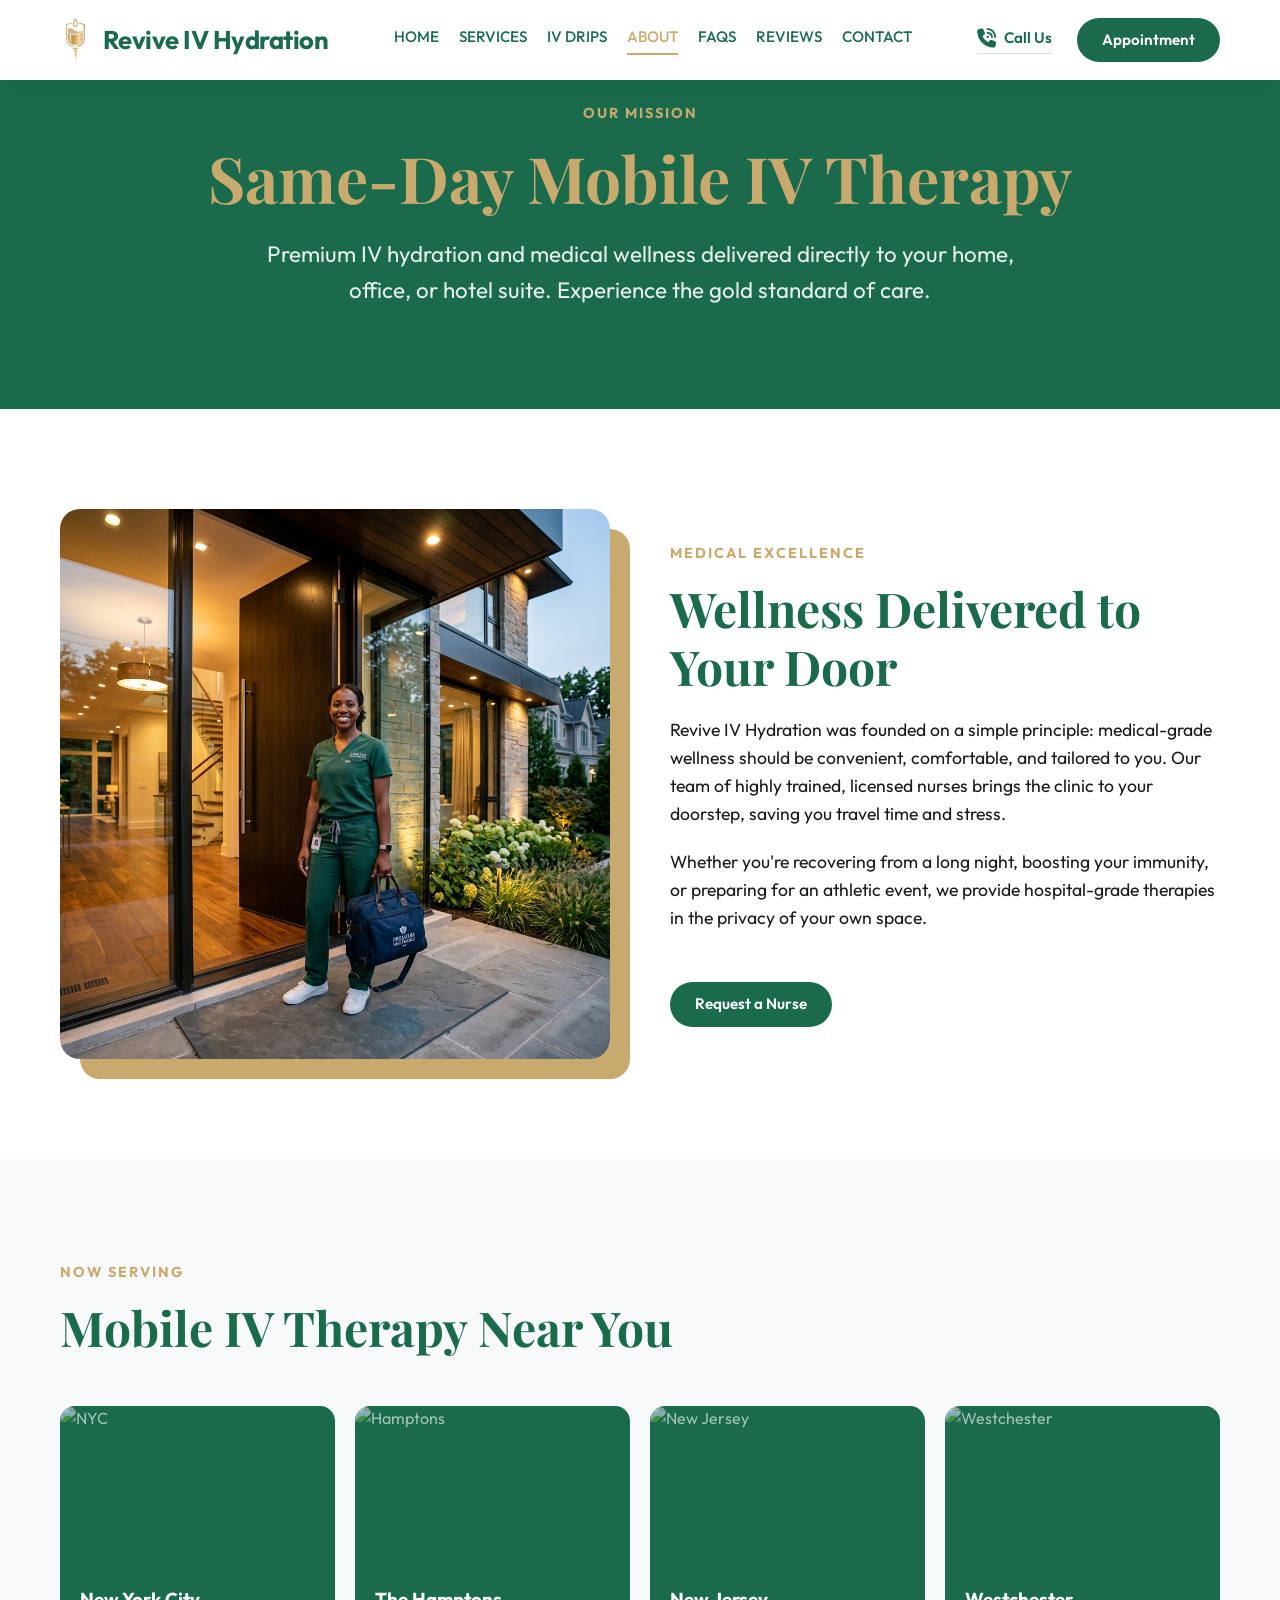
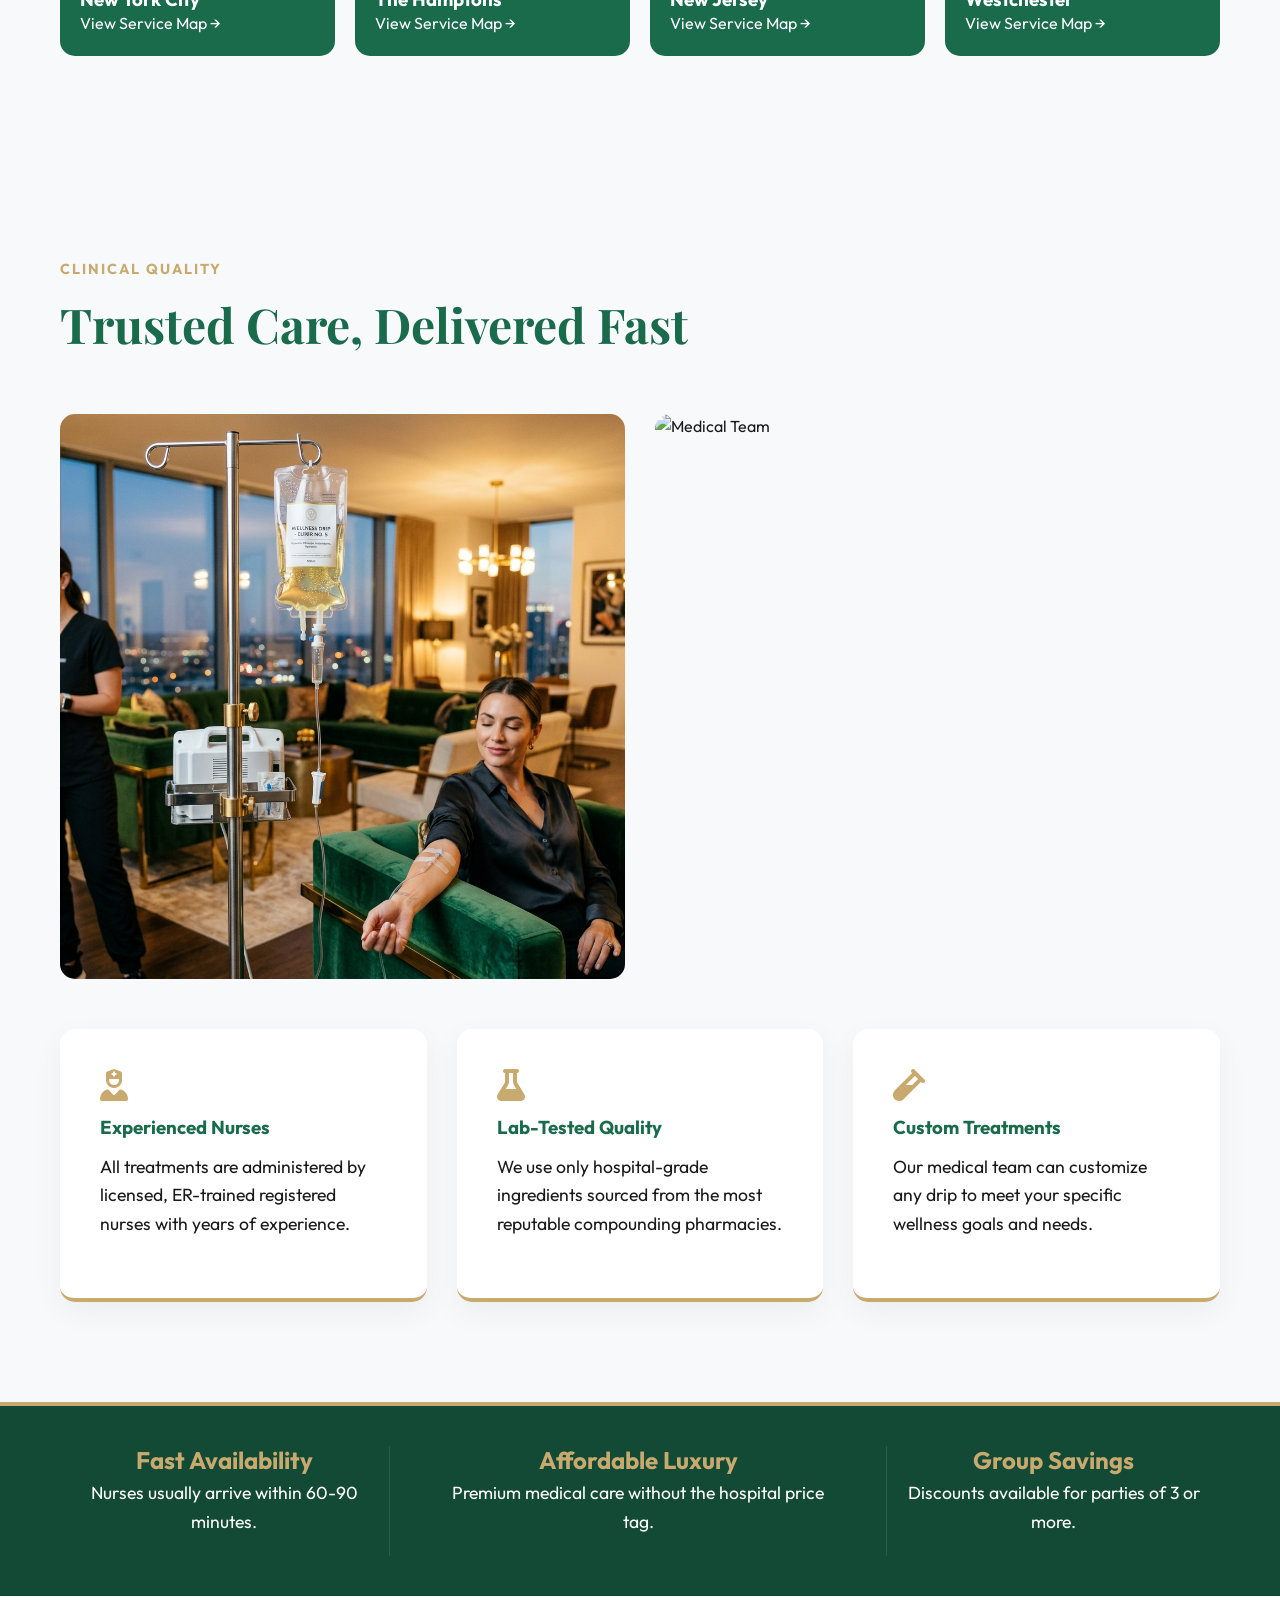
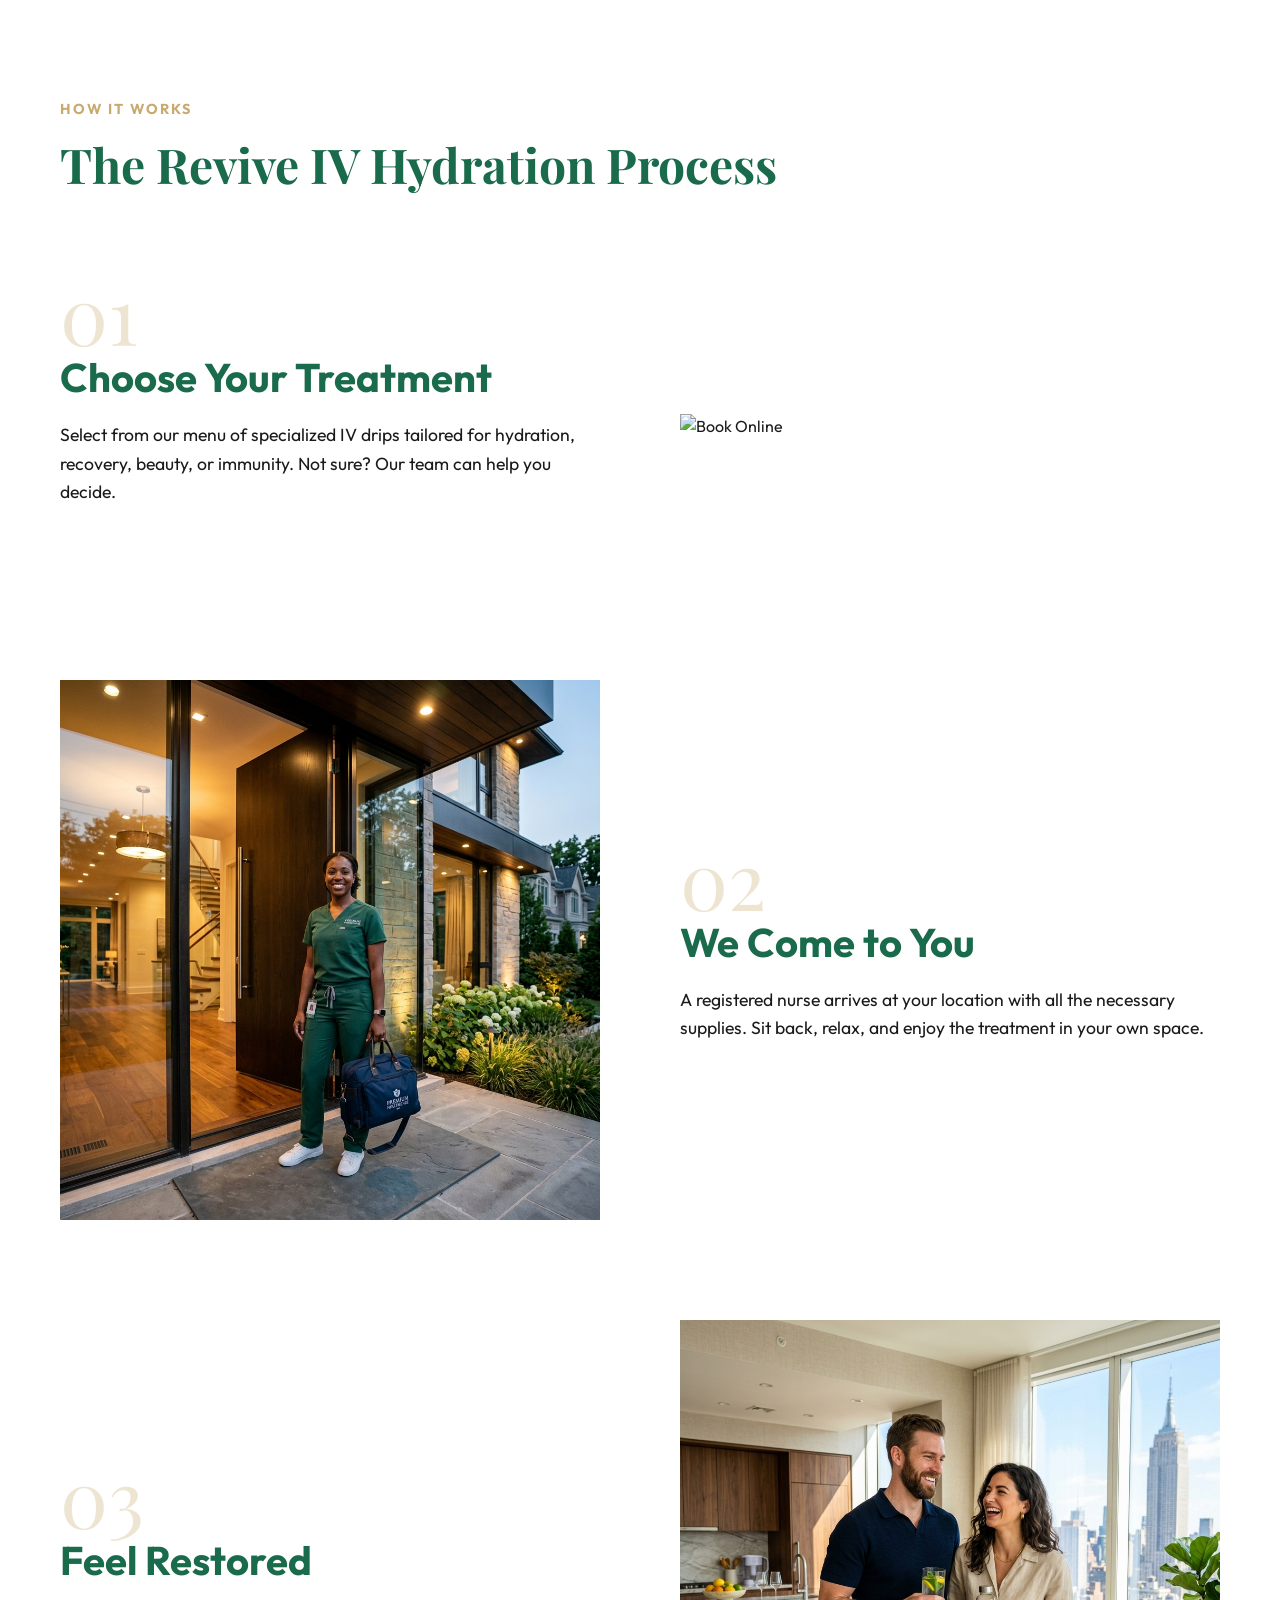
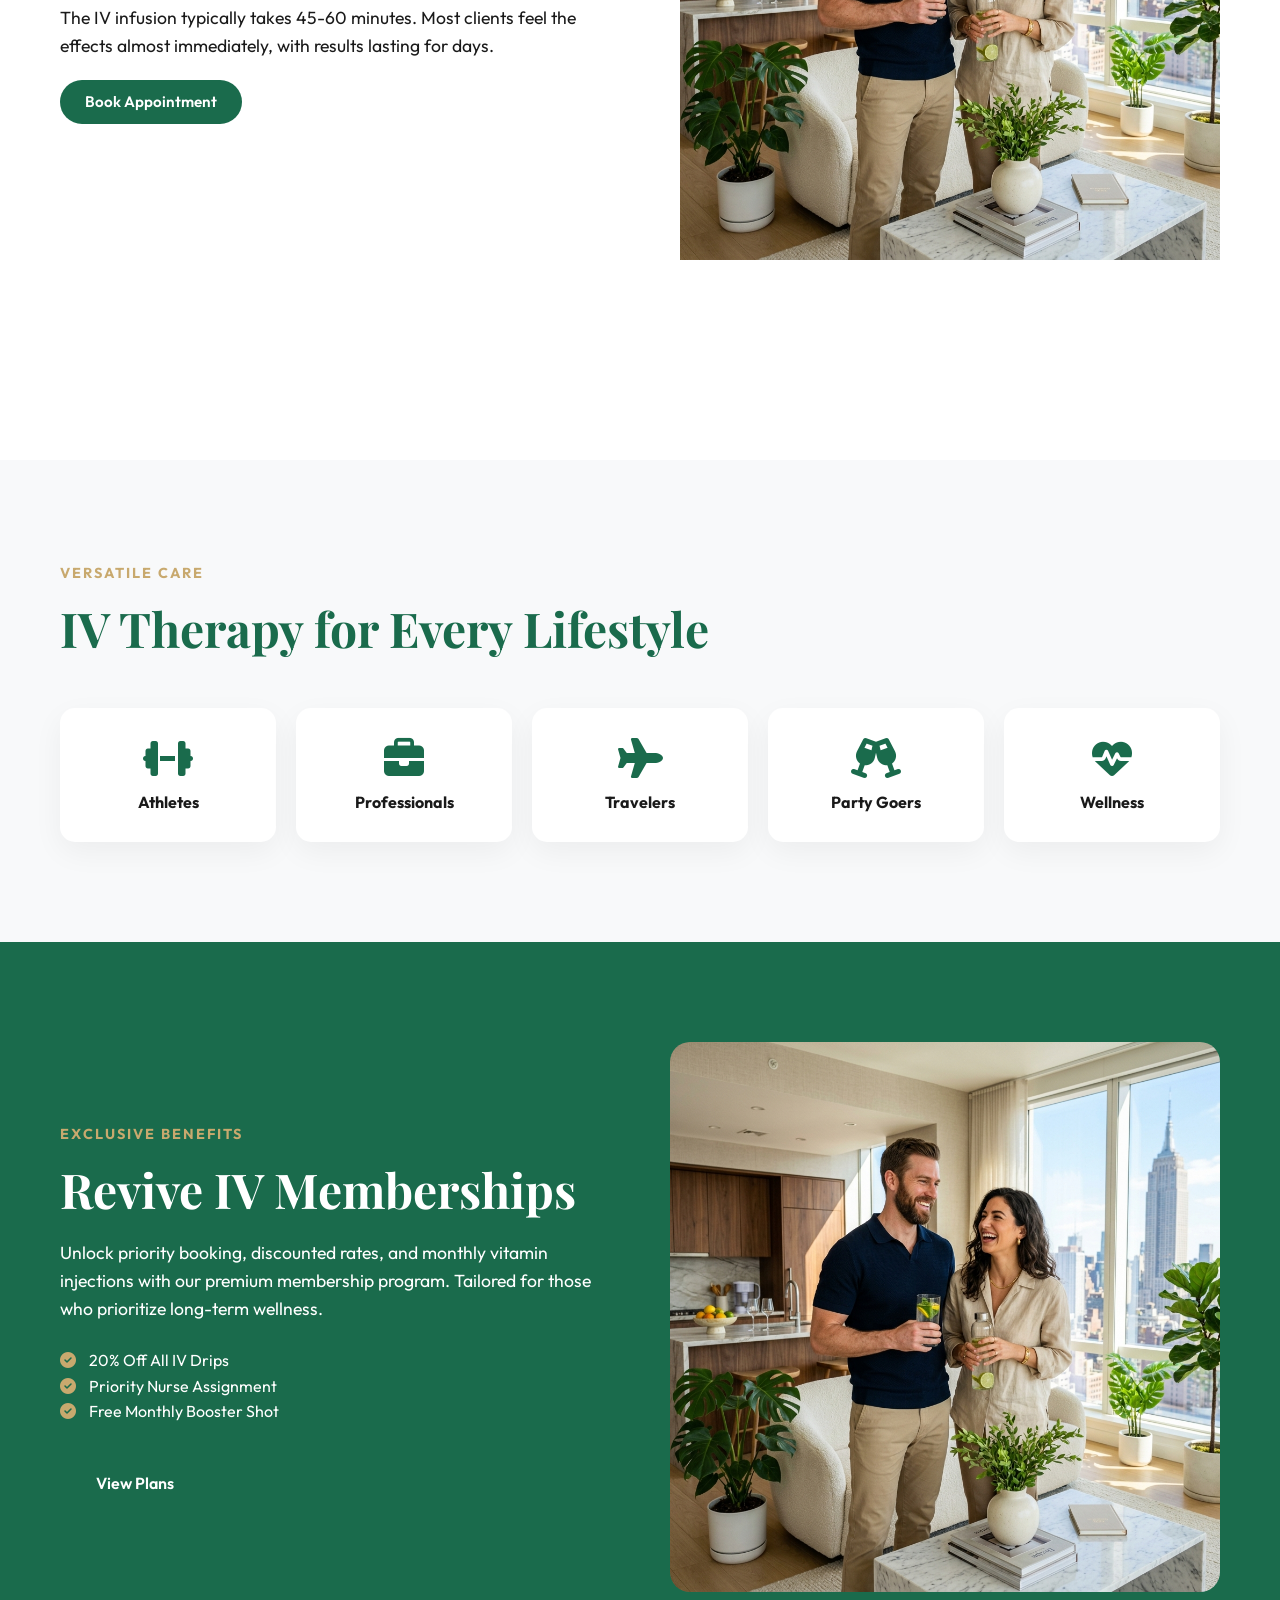
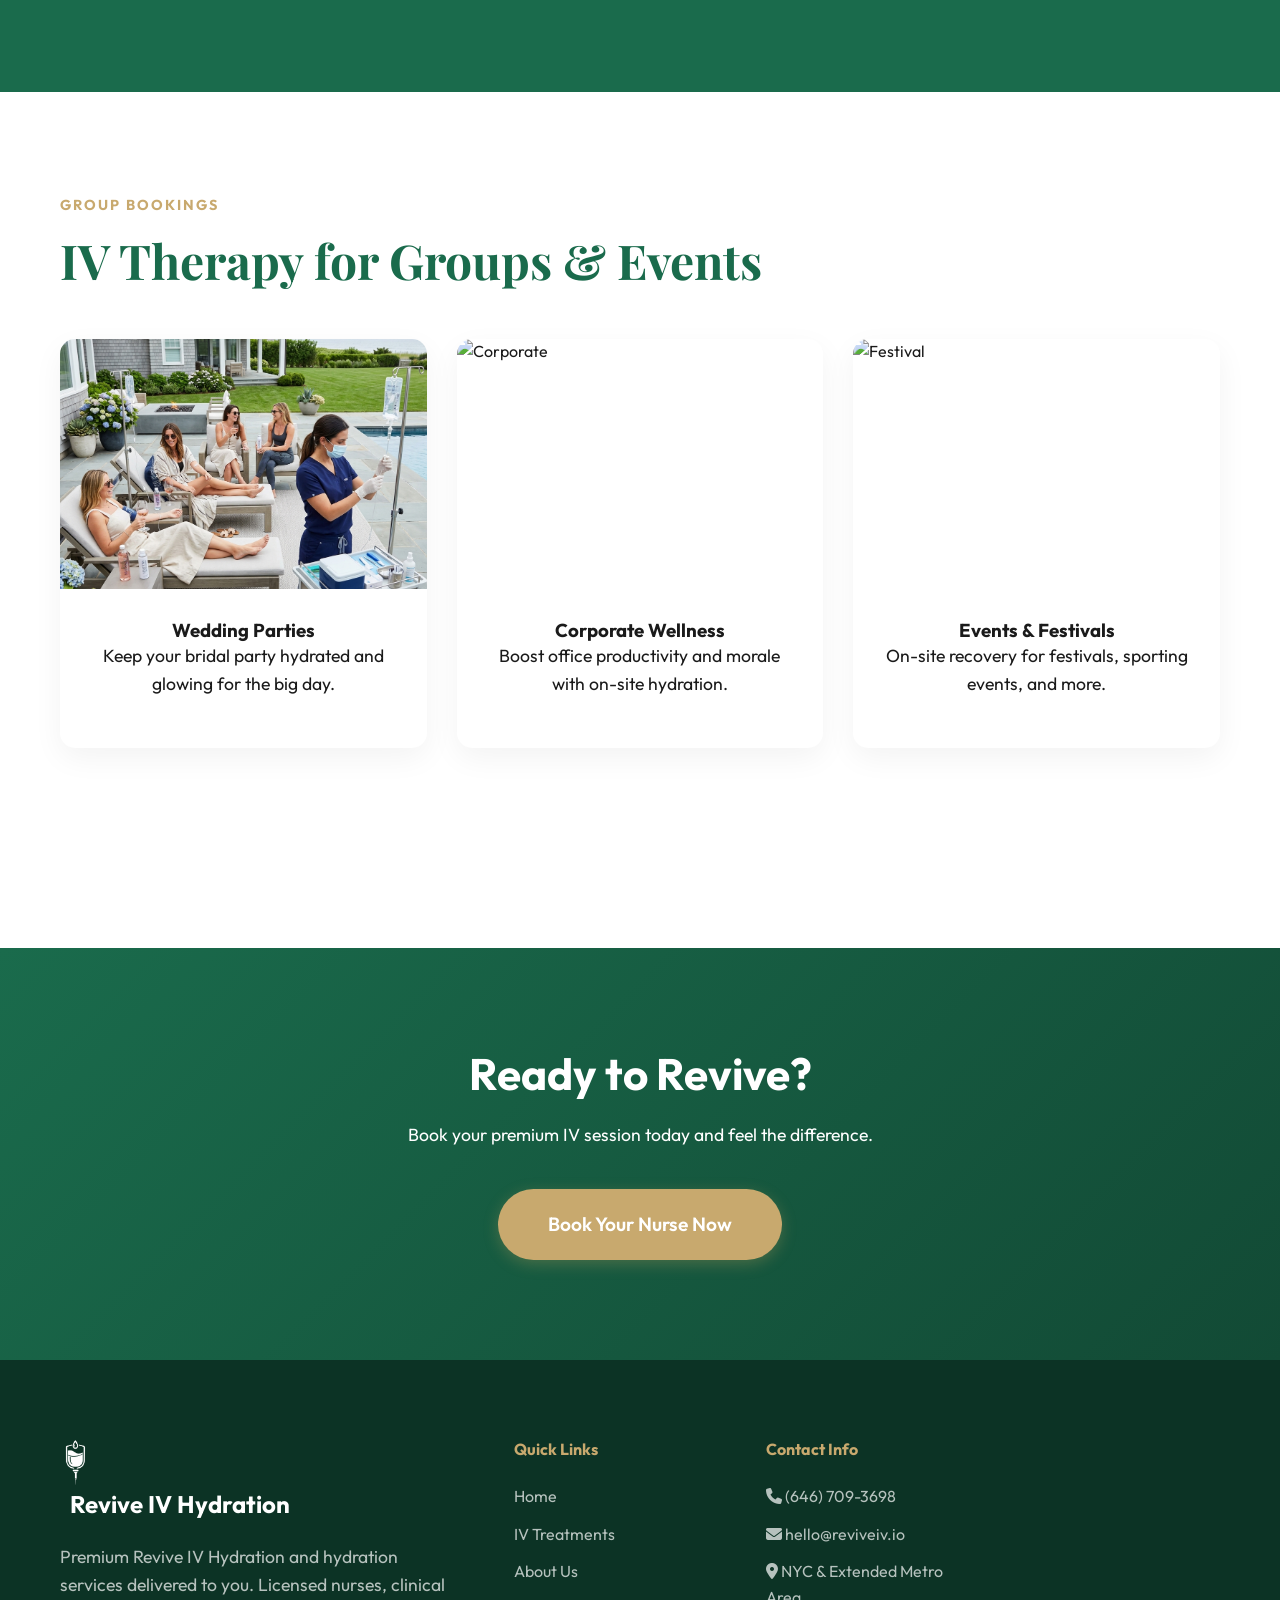
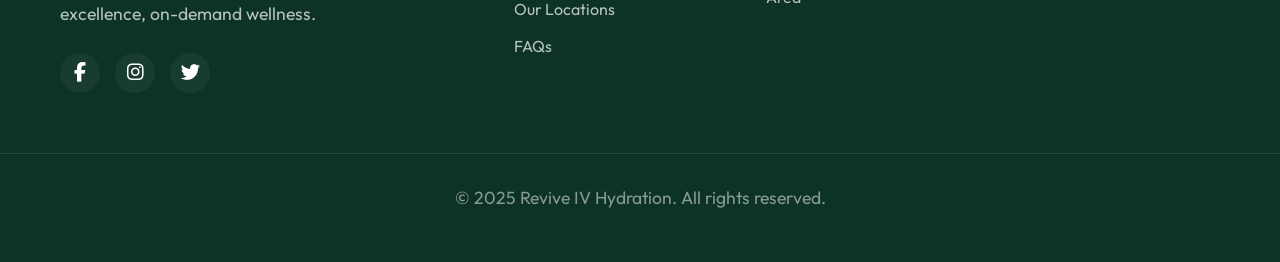
==== commit da49bac3: "Update brand logo with new golden IV bag design in header and footer" ====
--- a/about.html
+++ b/about.html
@@ -22,7 +22,7 @@
         <div class="container">
             <a href="index.html" class="logo">
                 <div class="logo-wrapper">
-                    <img src="assets/revive-iv-logo.png" alt="Revive IV Hydration Logo" style="height: 45px; width: auto;">
+                    <img src="assets/revive-iv-logo-logo.png" alt="Revive IV Hydration Logo" style="height: 45px; width: auto;">
                     <span>Revive IV Hydration</span>
                 </div>
             </a>
@@ -316,7 +316,7 @@
         <div class="container footer-grid">
             <div class="footer-col brand">
                 <a href="index.html" class="logo">
-                    <img src="assets/revive-iv-logo.png" alt="Revive IV Hydration" style="filter: brightness(0) invert(1); height: 45px; width: auto;">
+                    <img src="assets/revive-iv-logo-logo.png" alt="Revive IV Hydration" style="filter: brightness(0) invert(1); height: 45px; width: auto;">
                     <span style="color: white; font-weight: 700; font-size: 1.5rem; margin-left: 10px;">Revive IV Hydration</span>
                 </a>
                 <p style="margin-top: 20px; opacity: 0.7;">Premium Revive IV Hydration and hydration services delivered to you. Licensed nurses, clinical excellence, on-demand wellness.</p>
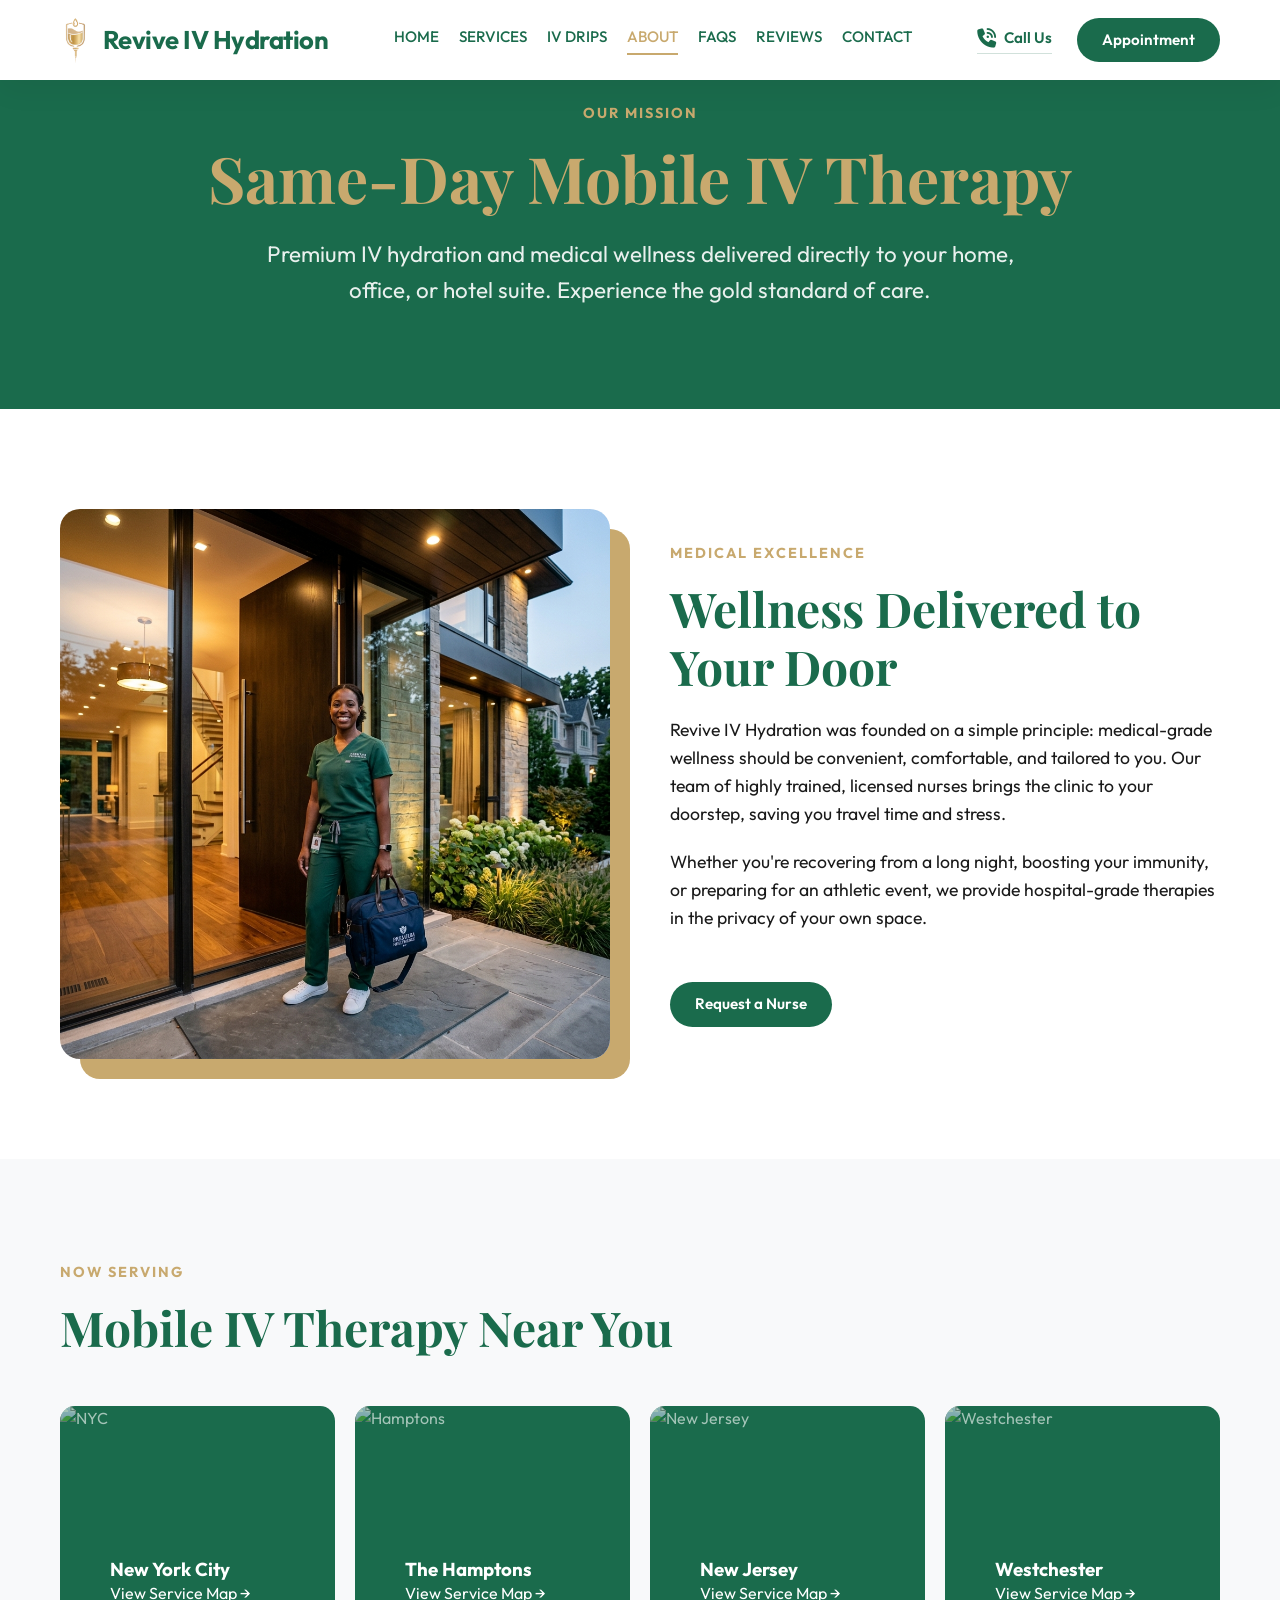
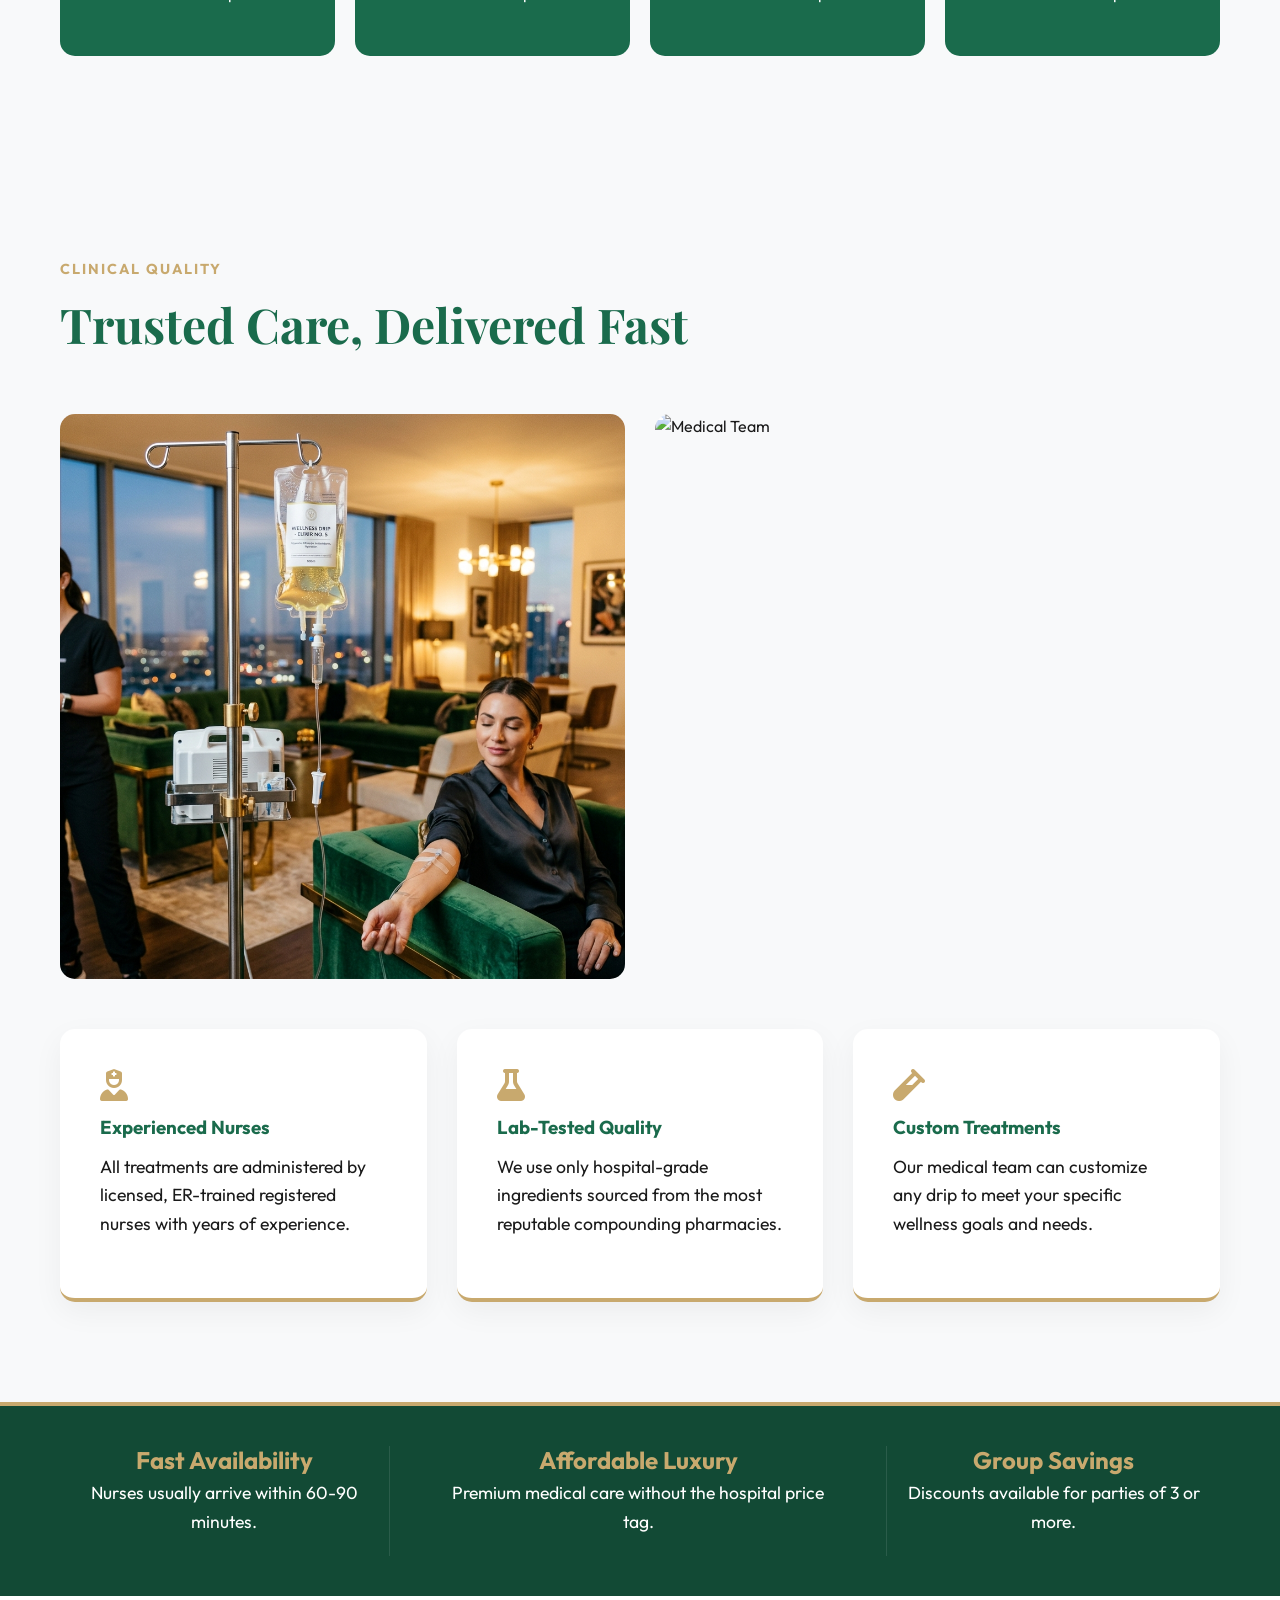
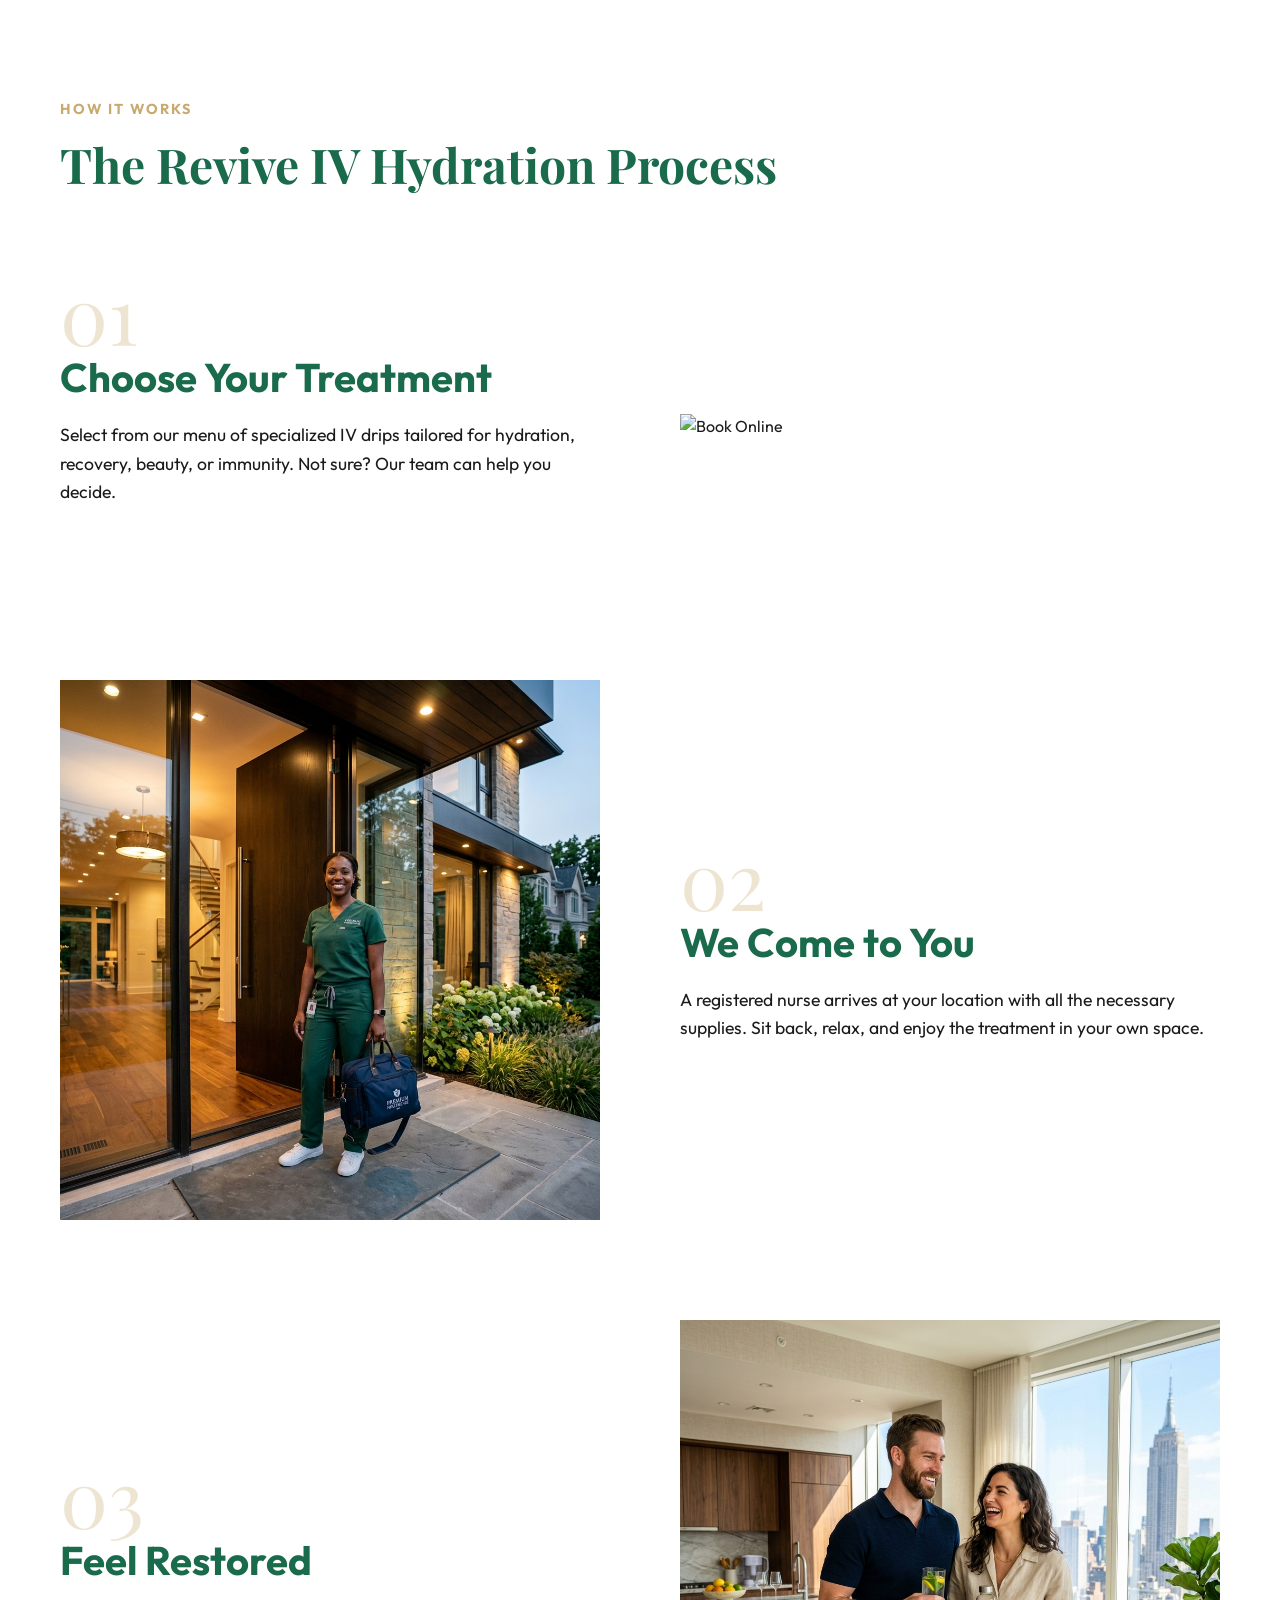
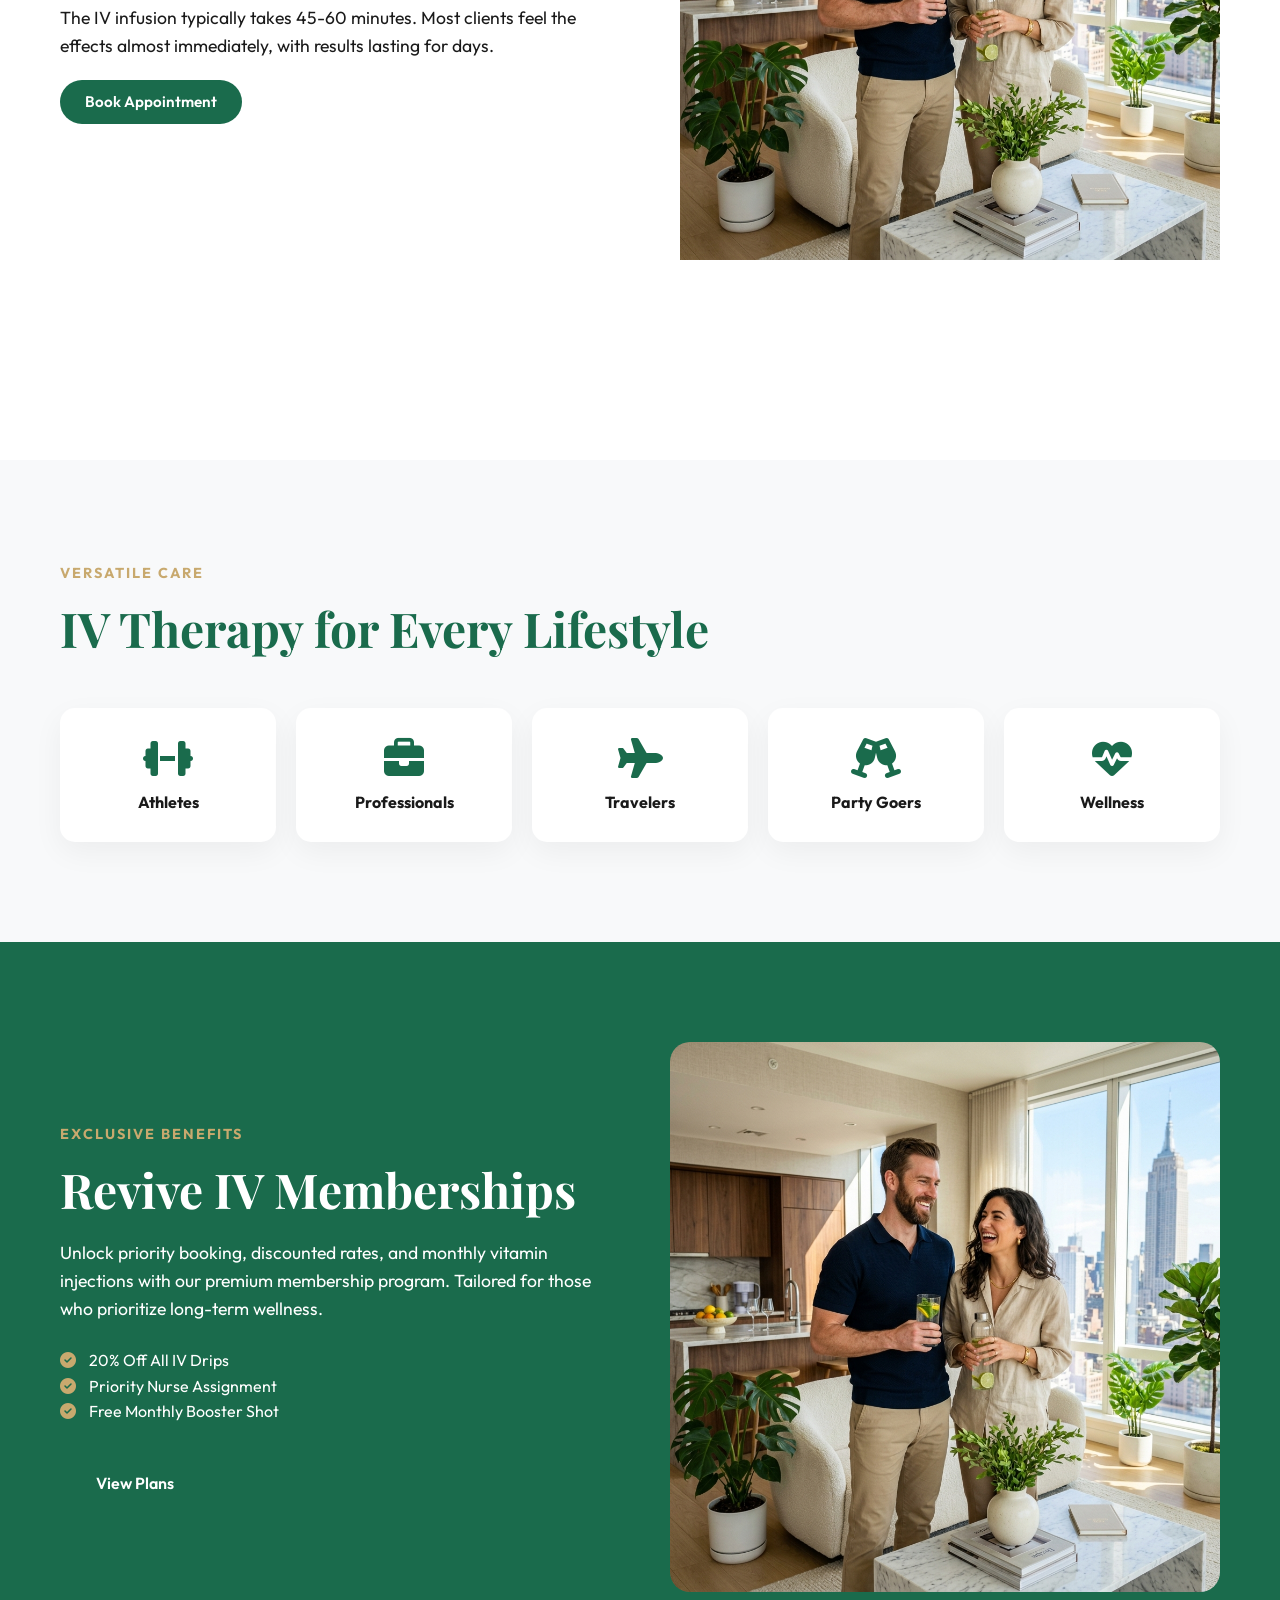
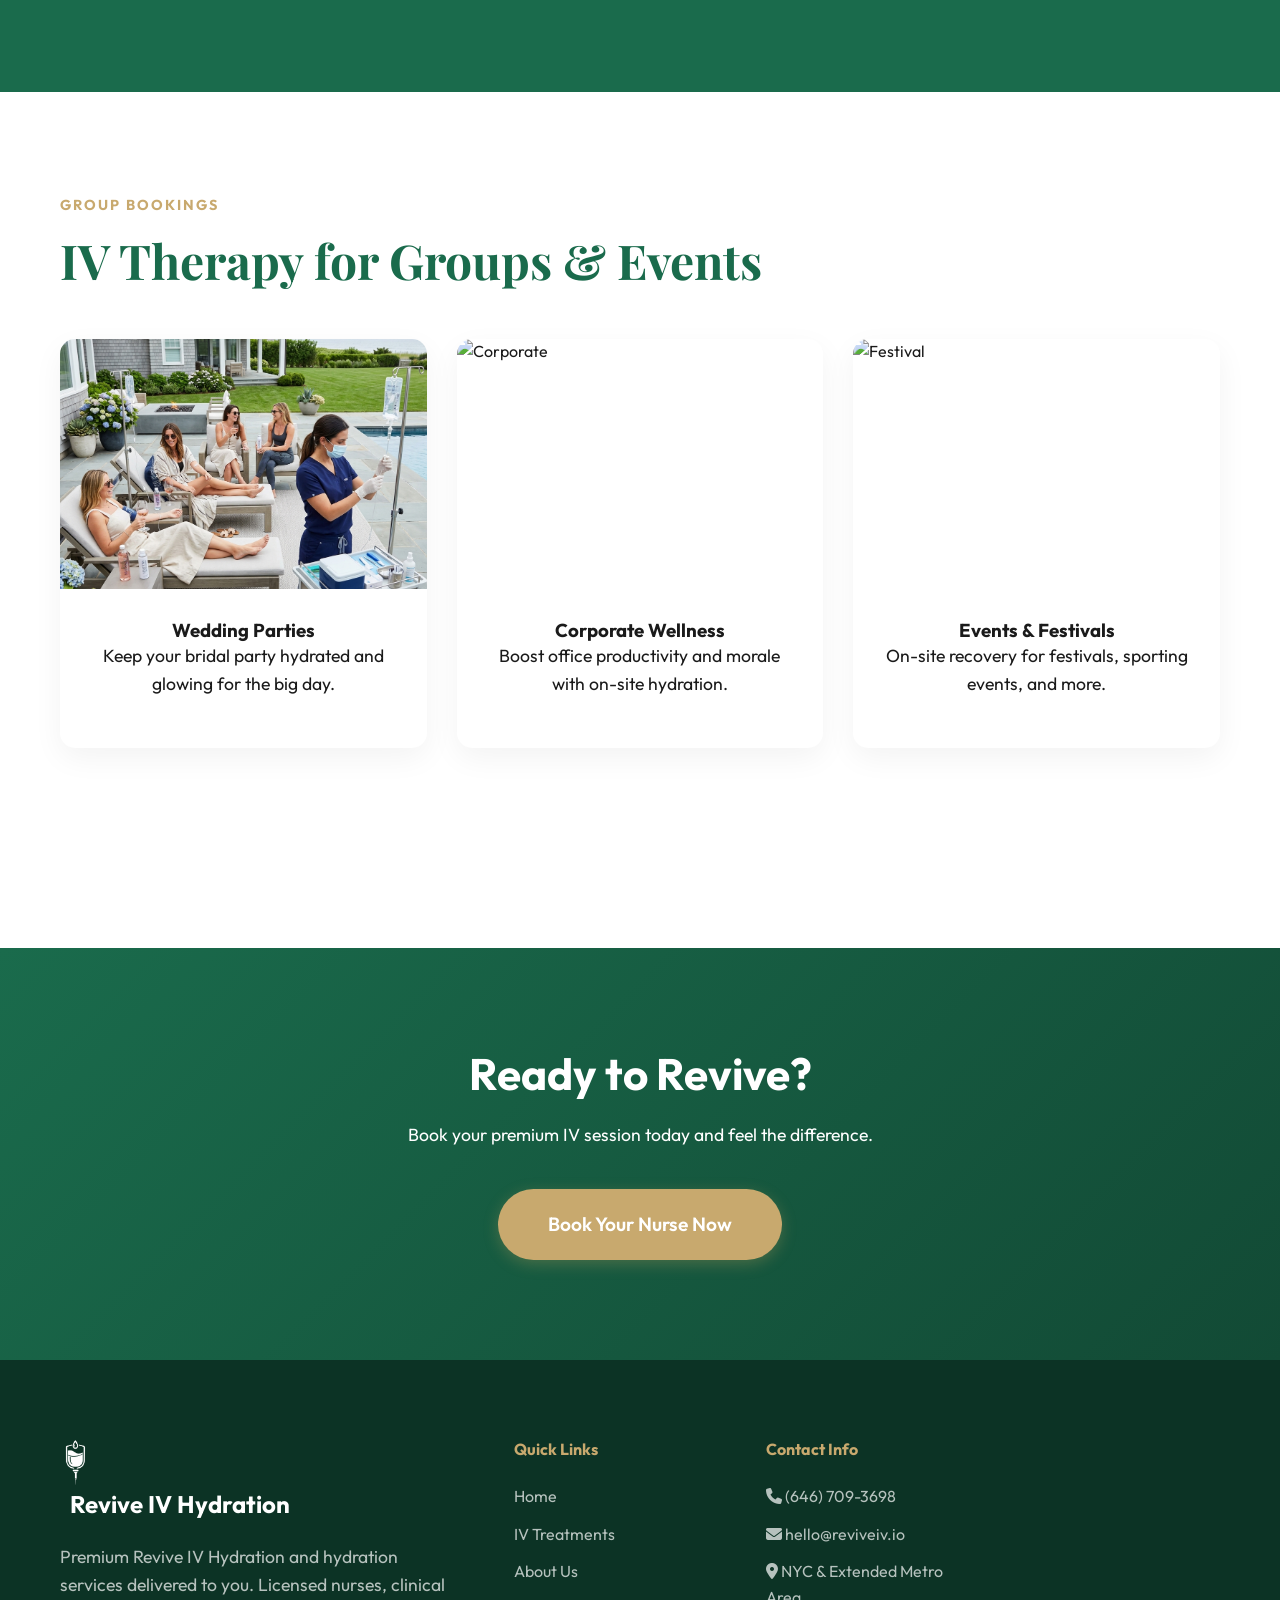
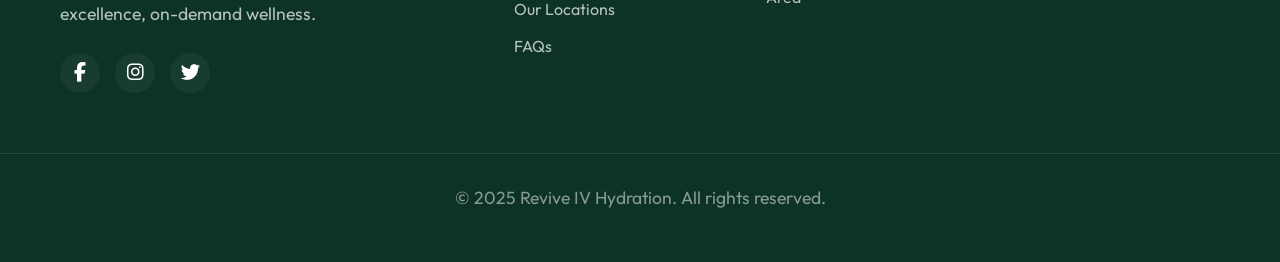
==== commit bc994526: "Finalize IV Drip Therapy Menu page with full content and styling" ====
--- a/about.html
+++ b/about.html
@@ -30,8 +30,8 @@
             <nav id="main-nav">
                 <ul>
                     <li><a href="index.html">HOME</a></li>
-                    <li><a href="index.html#about">SERVICES</a></li>
-                    <li><a href="index.html#treatments">IV DRIPS</a></li>
+                    <li><a href="services.html">SERVICES</a></li>
+                    <li><a href="iv-drips.html">IV DRIPS</a></li>
                     <li><a href="about.html" class="active">ABOUT</a></li>
                     <li><a href="index.html#faq">FAQS</a></li>
                     <li><a href="index.html#reviews">REVIEWS</a></li>
--- a/css/style.css
+++ b/css/style.css
@@ -1205,3 +1205,419 @@
     width: 100%;
     object-fit: cover;
 }
+
+/* Services Page Styles */
+.services-hero {
+    min-height: 70vh;
+    background: linear-gradient(rgba(18, 74, 53, 0.85), rgba(26, 107, 76, 0.95)), url('https://images.unsplash.com/photo-1579684385127-1ef15d508118?auto=format&fit=crop&w=1920');
+    background-size: cover;
+    background-position: center;
+    background-attachment: fixed;
+    display: flex;
+    align-items: center;
+    padding-top: var(--header-height);
+    color: var(--white);
+}
+
+.offer-list {
+    margin-top: 40px;
+}
+
+.offer-list li {
+    display: flex;
+    align-items: center;
+    gap: 20px;
+    margin-bottom: 30px;
+    background: var(--white);
+    padding: 15px 25px;
+    border-radius: 15px;
+    box-shadow: 0 5px 15px rgba(0,0,0,0.02);
+    border: 1px solid #f0f0f0;
+    transition: var(--transition);
+}
+
+.offer-list li:hover {
+    transform: translateX(10px);
+    border-color: var(--accent);
+    box-shadow: 0 10px 25px rgba(200, 169, 110, 0.1);
+}
+
+.offer-icon {
+    width: 60px;
+    height: 60px;
+    background: rgba(200, 169, 110, 0.1);
+    color: var(--accent);
+    border-radius: 12px;
+    display: flex;
+    align-items: center;
+    justify-content: center;
+    font-size: 1.5rem;
+}
+
+.offer-text h3 {
+    font-size: 1.25rem;
+    color: var(--primary);
+    margin-bottom: 2px;
+}
+
+.offer-text p {
+    margin-bottom: 0;
+    font-size: 0.9rem;
+    color: var(--text-muted);
+}
+
+.bags-wrapper {
+    position: relative;
+    display: flex;
+    justify-content: center;
+    align-items: center;
+    padding: 50px;
+}
+
+.floating-img {
+    max-width: 100%;
+    z-index: 2;
+    filter: drop-shadow(0 20px 40px rgba(0,0,0,0.2));
+    animation: float 6s ease-in-out infinite;
+}
+
+@keyframes float {
+    0%, 100% { transform: translateY(0); }
+    50% { transform: translateY(-30px); }
+}
+
+.gold-glow {
+    position: absolute;
+    width: 300px;
+    height: 300px;
+    background: radial-gradient(circle, rgba(200, 169, 110, 0.2) 0%, transparent 70%);
+    filter: blur(40px);
+    z-index: 1;
+}
+
+.detail-box {
+    background: var(--white);
+    padding: 50px;
+    border-radius: 30px;
+    box-shadow: var(--shadow);
+    height: 100%;
+    border: 1px solid rgba(26, 107, 76, 0.05);
+}
+
+.box-icon {
+    width: 80px;
+    height: 80px;
+    background: var(--primary);
+    color: var(--accent);
+    border-radius: 20px;
+    display: flex;
+    align-items: center;
+    justify-content: center;
+    font-size: 2.2rem;
+    margin-bottom: 30px;
+}
+
+.detail-list {
+    margin-top: 25px;
+}
+
+.detail-list li {
+    font-size: 1.1rem;
+    margin-bottom: 15px;
+    display: flex;
+    align-items: center;
+    gap: 12px;
+    color: var(--text-dark);
+}
+
+.detail-list i {
+    font-size: 1.2rem;
+}
+
+.detail-list .fa-circle-check {
+    color: var(--primary);
+}
+
+.detail-list .fa-check {
+    color: var(--accent);
+    font-weight: 900;
+}
+
+.booking-footer {
+    padding: 120px 0;
+    background: var(--primary);
+}
+
+.booking-card {
+    background: linear-gradient(135deg, var(--primary-dark), var(--primary));
+    padding: 80px 40px;
+    border-radius: 40px;
+    border: 1px solid rgba(255,255,255,0.1);
+    box-shadow: 0 30px 60px rgba(0,0,0,0.3);
+}
+
+@media (max-width: 992px) {
+    .services-hero { min-height: 50vh; }
+    .grid-2 { grid-template-columns: 1fr; gap: 40px; }
+    .offer-image { order: -1; }
+    .detail-box { padding: 40px 30px; }
+}
+
+/* IV Drip Menu Styles */
+.filter-container {
+    display: flex;
+    justify-content: center;
+    gap: 15px;
+    margin: 40px auto;
+    flex-wrap: wrap;
+}
+
+.filter-btn {
+    padding: 12px 25px;
+    border-radius: 50px;
+    border: 2px solid var(--accent);
+    background: transparent;
+    color: var(--primary);
+    font-weight: 600;
+    cursor: pointer;
+    transition: var(--transition);
+}
+
+.filter-btn.active, .filter-btn:hover {
+    background: var(--accent);
+    color: var(--white);
+    box-shadow: 0 5px 15px rgba(200, 169, 110, 0.3);
+}
+
+.trust-badges-container {
+    display: flex;
+    justify-content: center;
+    gap: 30px;
+    flex-wrap: wrap;
+    background: var(--white);
+    padding: 30px;
+    border-radius: 20px;
+    box-shadow: var(--shadow);
+}
+
+.trust-badge-item {
+    display: flex;
+    align-items: center;
+    gap: 15px;
+    text-align: left;
+}
+
+.trust-icon-wrapper {
+    width: 50px;
+    height: 50px;
+    background: rgba(26, 107, 76, 0.1);
+    color: var(--primary);
+    border-radius: 50%;
+    display: flex;
+    align-items: center;
+    justify-content: center;
+    font-size: 1.2rem;
+}
+
+.trust-badge-item h4 {
+    font-size: 1rem;
+    margin-bottom: 2px;
+}
+
+.trust-badge-item p {
+    font-size: 0.8rem;
+    margin-bottom: 0;
+    color: var(--text-muted);
+}
+
+.guide-container {
+    background: var(--primary-dark);
+    padding: 60px 40px;
+    border-radius: 30px;
+    color: var(--white);
+    margin-bottom: 60px;
+    border: 1px solid rgba(255,255,255,0.1);
+}
+
+.guide-grid {
+    display: grid;
+    grid-template-columns: repeat(auto-fit, minmax(200px, 1fr));
+    gap: 20px;
+}
+
+.guide-item {
+    background: rgba(255,255,255,0.05);
+    padding: 25px;
+    border-radius: 15px;
+    text-align: center;
+    border: 1px solid rgba(255,255,255,0.1);
+    transition: var(--transition);
+}
+
+.guide-item:hover {
+    background: rgba(255,255,255,0.1);
+    transform: translateY(-5px);
+}
+
+.guide-icon {
+    font-size: 2rem;
+    color: var(--accent);
+    margin-bottom: 15px;
+}
+
+.guide-item .trigger {
+    display: block;
+    font-size: 0.9rem;
+    opacity: 0.7;
+    margin-bottom: 5px;
+}
+
+.guide-item .solution {
+    display: block;
+    font-size: 1.2rem;
+    font-weight: 700;
+    color: var(--white);
+}
+
+.product-card-single {
+    background: var(--white);
+    border-radius: 20px;
+    overflow: hidden;
+    box-shadow: var(--shadow);
+    transition: var(--transition);
+    border: 1px solid #f0f0f0;
+    display: flex;
+    flex-direction: column;
+}
+
+.product-card-single:hover {
+    transform: translateY(-10px);
+    box-shadow: var(--shadow-hover);
+}
+
+.product-card-single img {
+    width: 100%;
+    height: 300px;
+    object-fit: cover;
+}
+
+.card-content {
+    padding: 30px;
+    flex-grow: 1;
+}
+
+.badge {
+    display: inline-block;
+    padding: 5px 12px;
+    border-radius: 20px;
+    font-size: 0.75rem;
+    font-weight: 700;
+    margin-bottom: 15px;
+}
+
+.urgency-badge {
+    margin-top: 15px;
+    font-size: 0.85rem;
+    color: #e53e3e;
+    font-weight: 600;
+}
+
+.shot-bar-grid {
+    display: grid;
+    grid-template-columns: repeat(auto-fit, minmax(200px, 1fr));
+    gap: 25px;
+    margin-top: 50px;
+}
+
+.premium-shot-card {
+    background: var(--white);
+    padding: 30px;
+    border-radius: 20px;
+    box-shadow: var(--shadow);
+    text-align: center;
+    border: 1px solid #f0f0f0;
+    transition: var(--transition);
+}
+
+.premium-shot-card:hover {
+    transform: translateY(-5px);
+    border-color: var(--accent);
+}
+
+.shot-product-image {
+    width: 100px;
+    height: 100px;
+    object-fit: contain;
+    margin: 0 auto 20px;
+}
+
+.premium-shot-card h3 {
+    font-size: 1.2rem;
+    color: var(--primary);
+    margin-bottom: 10px;
+}
+
+.premium-shot-card .price {
+    font-size: 1.5rem;
+    font-weight: 700;
+    color: var(--accent);
+    margin-bottom: 15px;
+}
+
+.faq-teaser {
+    background: linear-gradient(135deg, var(--primary), var(--primary-dark));
+    padding: 60px;
+    border-radius: 40px;
+    color: var(--white);
+    text-align: center;
+    margin: 100px 0;
+}
+
+.grid-3 {
+    display: grid;
+    grid-template-columns: repeat(auto-fit, minmax(300px, 1fr));
+    gap: 40px;
+}
+
+.mt-4 { margin-top: 40px; }
+.w-100 { width: 100%; }
+
+.btn-dark {
+    background: var(--primary);
+    color: var(--white);
+    padding: 15px 30px;
+    border-radius: 50px;
+    font-weight: 700;
+    display: inline-block;
+}
+
+.btn-outline-dark {
+    background: transparent;
+    border: 2px solid var(--primary);
+    color: var(--primary);
+    padding: 12px 25px;
+    border-radius: 50px;
+    font-weight: 700;
+}
+
+.btn-outline-dark:hover {
+    background: var(--primary);
+    color: var(--white);
+}
+
+.featured-product .product-container {
+    display: grid;
+    grid-template-columns: 1fr 1.2fr;
+    gap: 60px;
+    align-items: center;
+    background: var(--bg-light);
+    padding: 60px;
+    border-radius: 40px;
+    text-align: left;
+}
+
+@media (max-width: 768px) {
+    .featured-product .product-container { grid-template-columns: 1fr; padding: 30px; text-align: center; }
+}
+
+
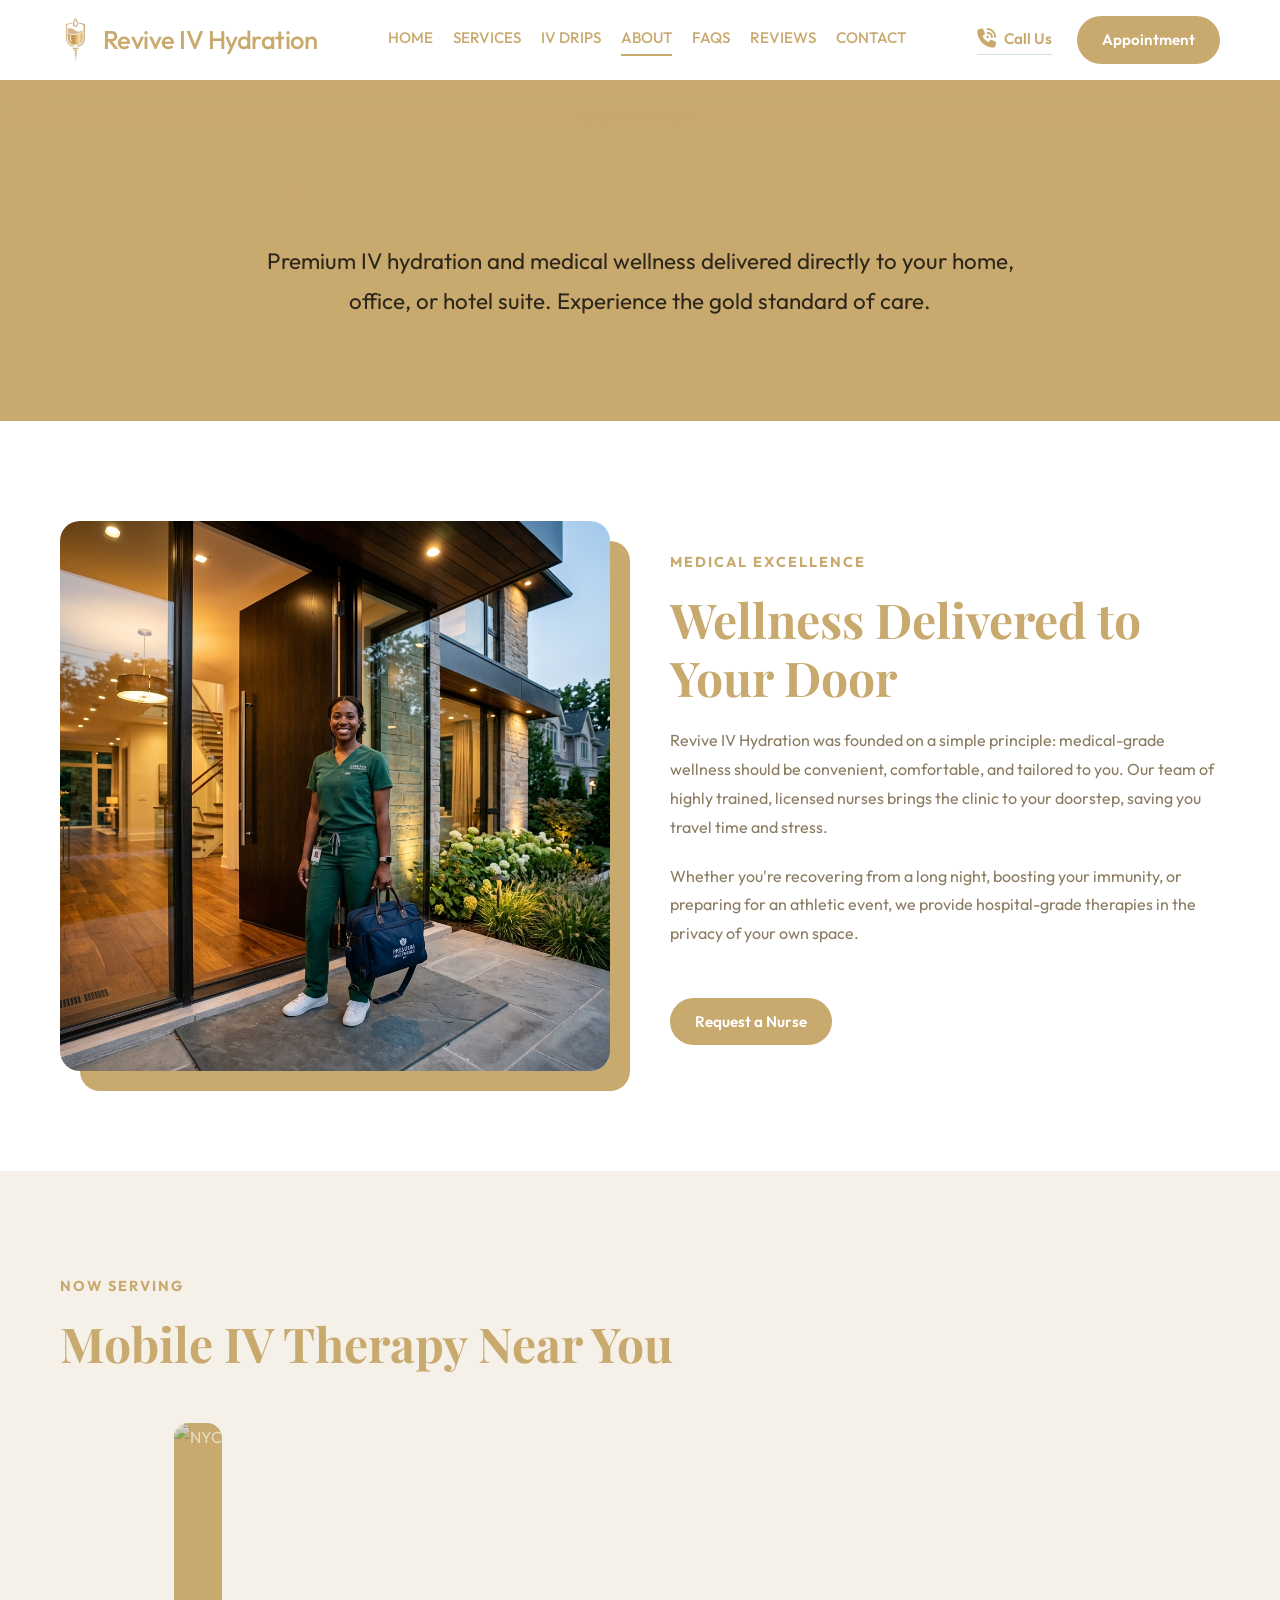
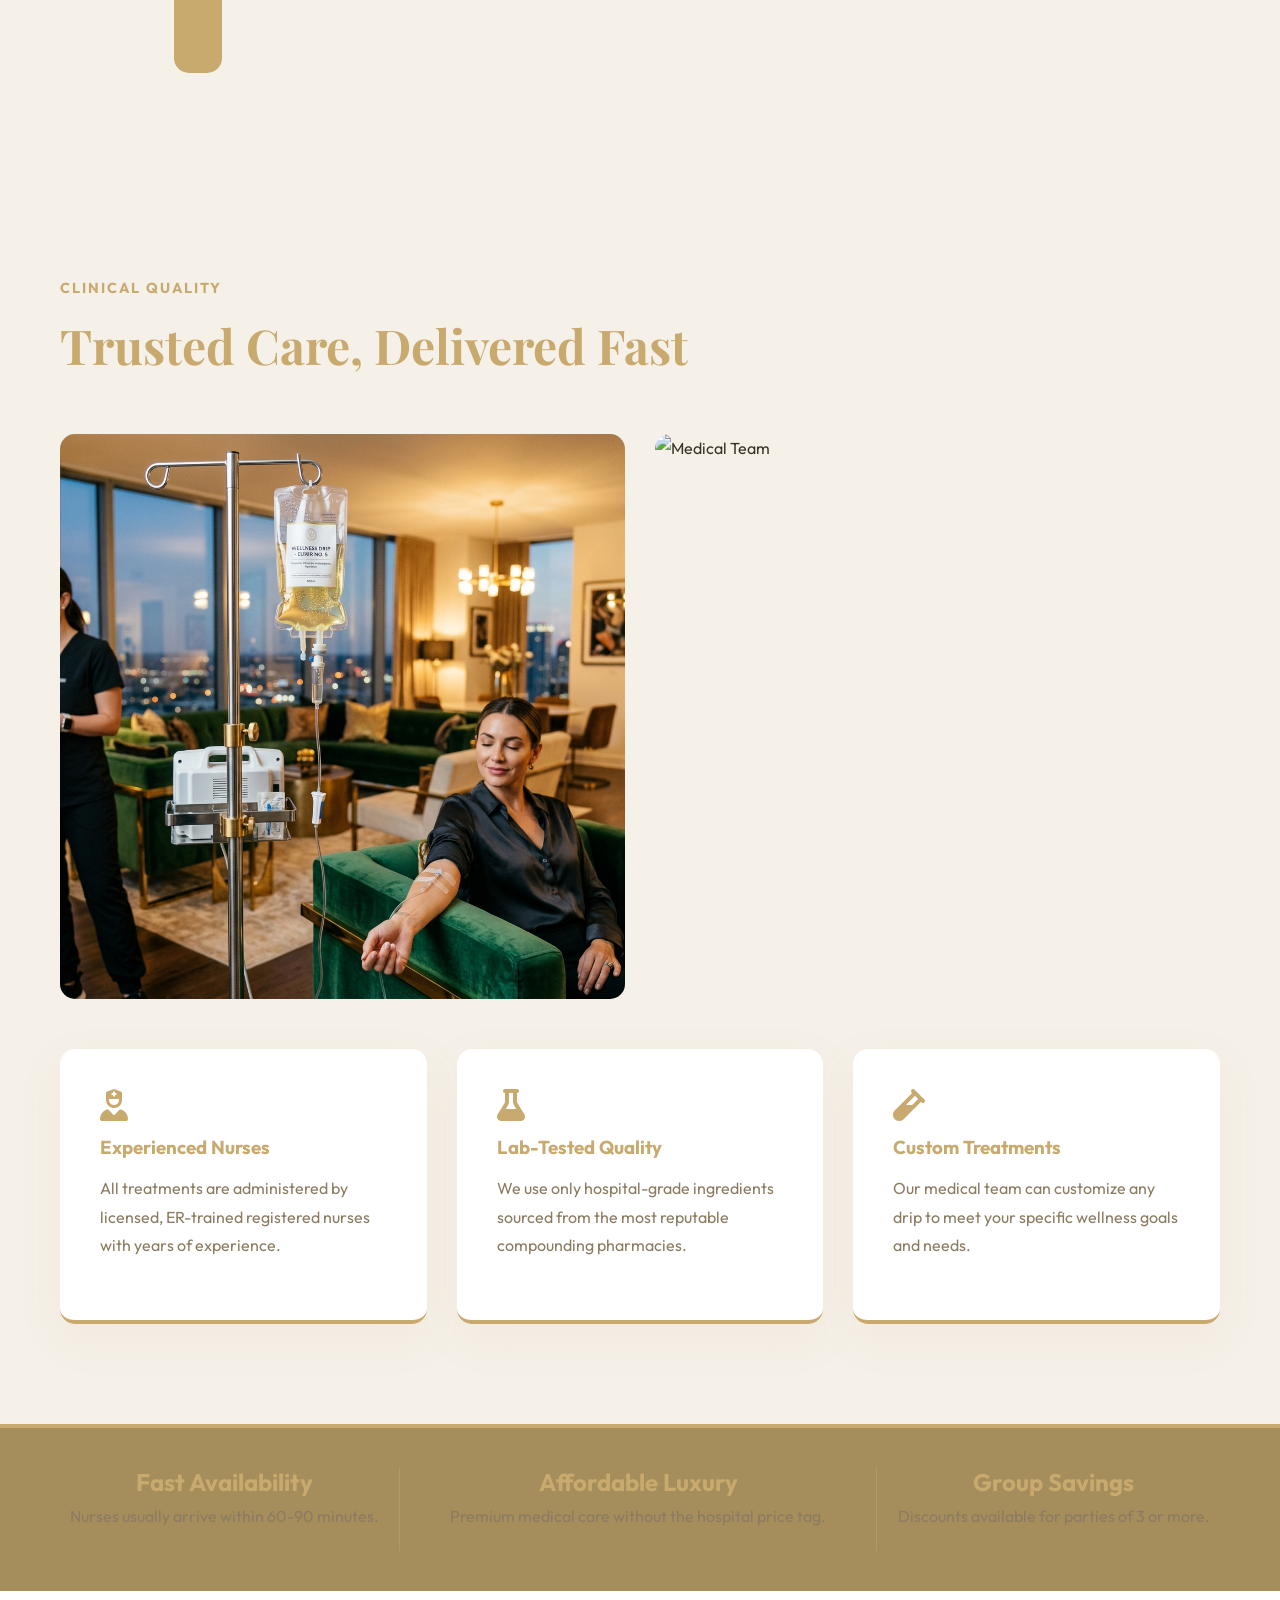
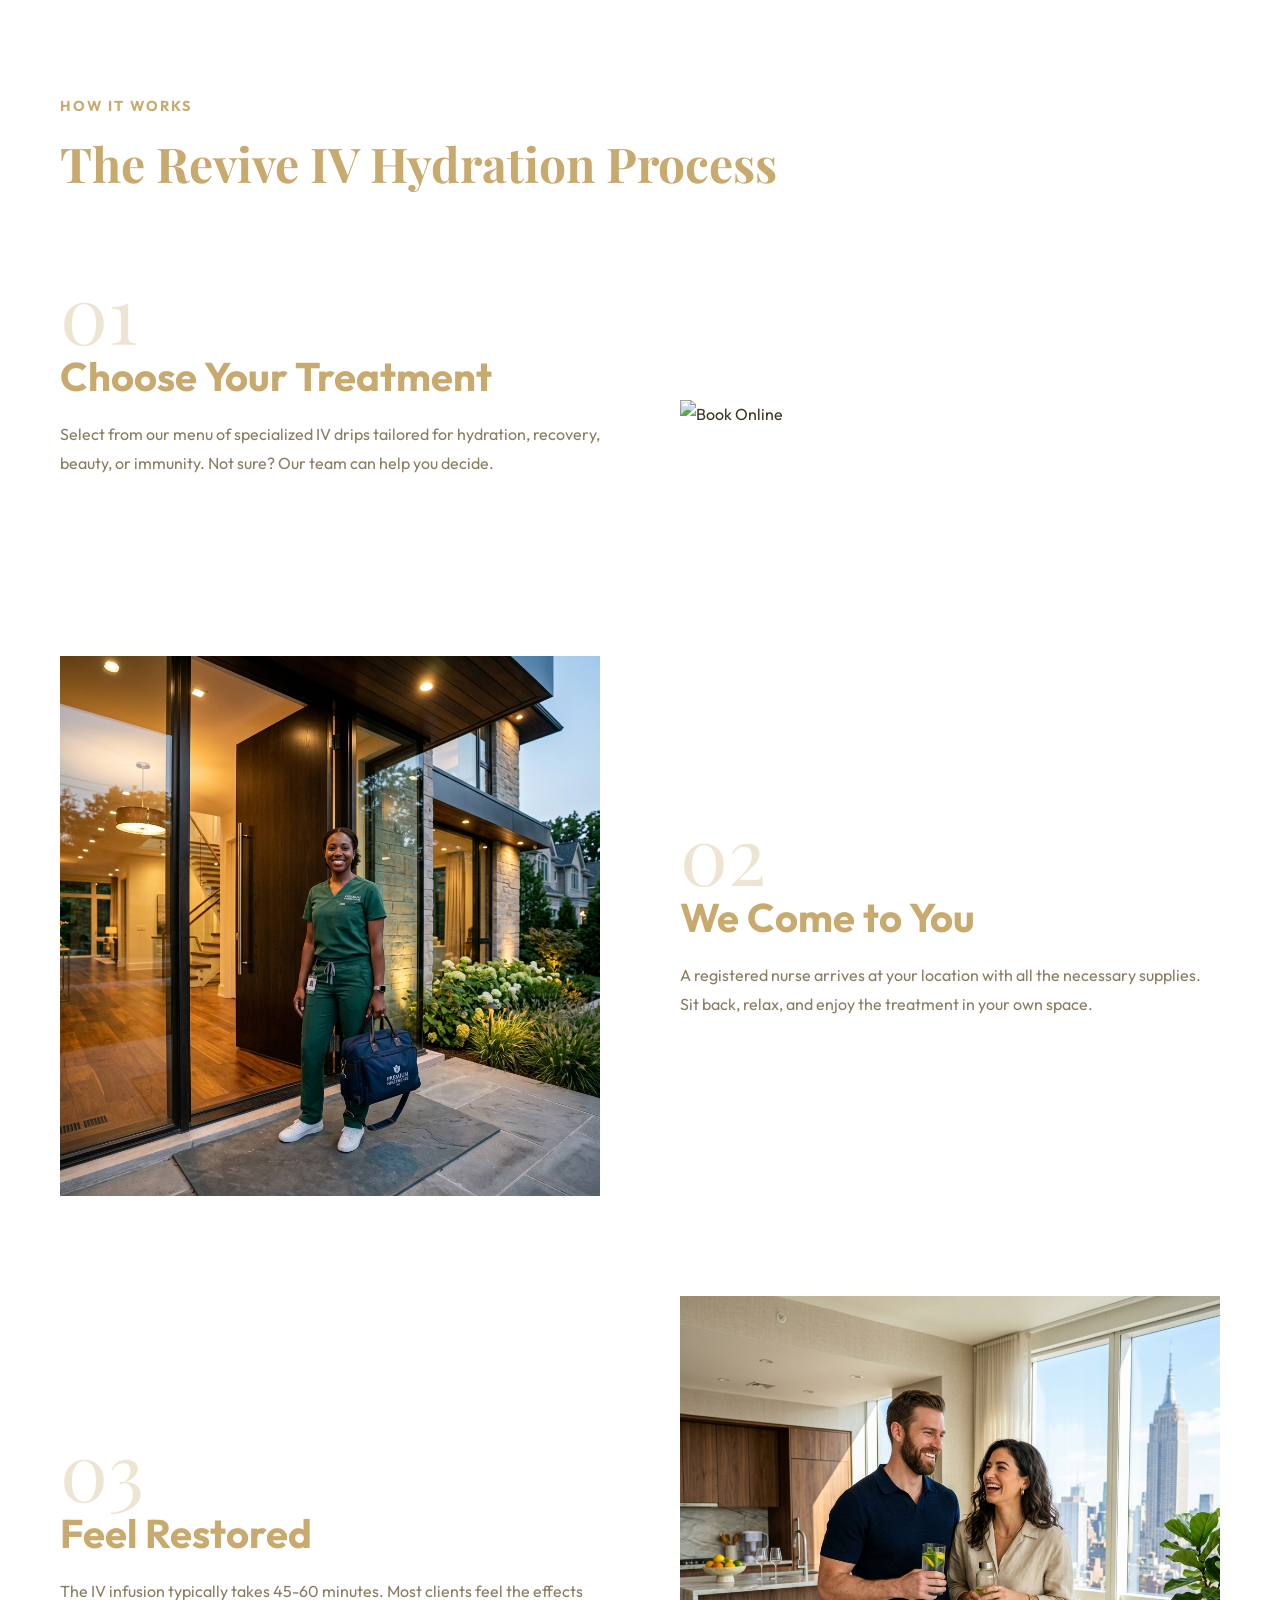
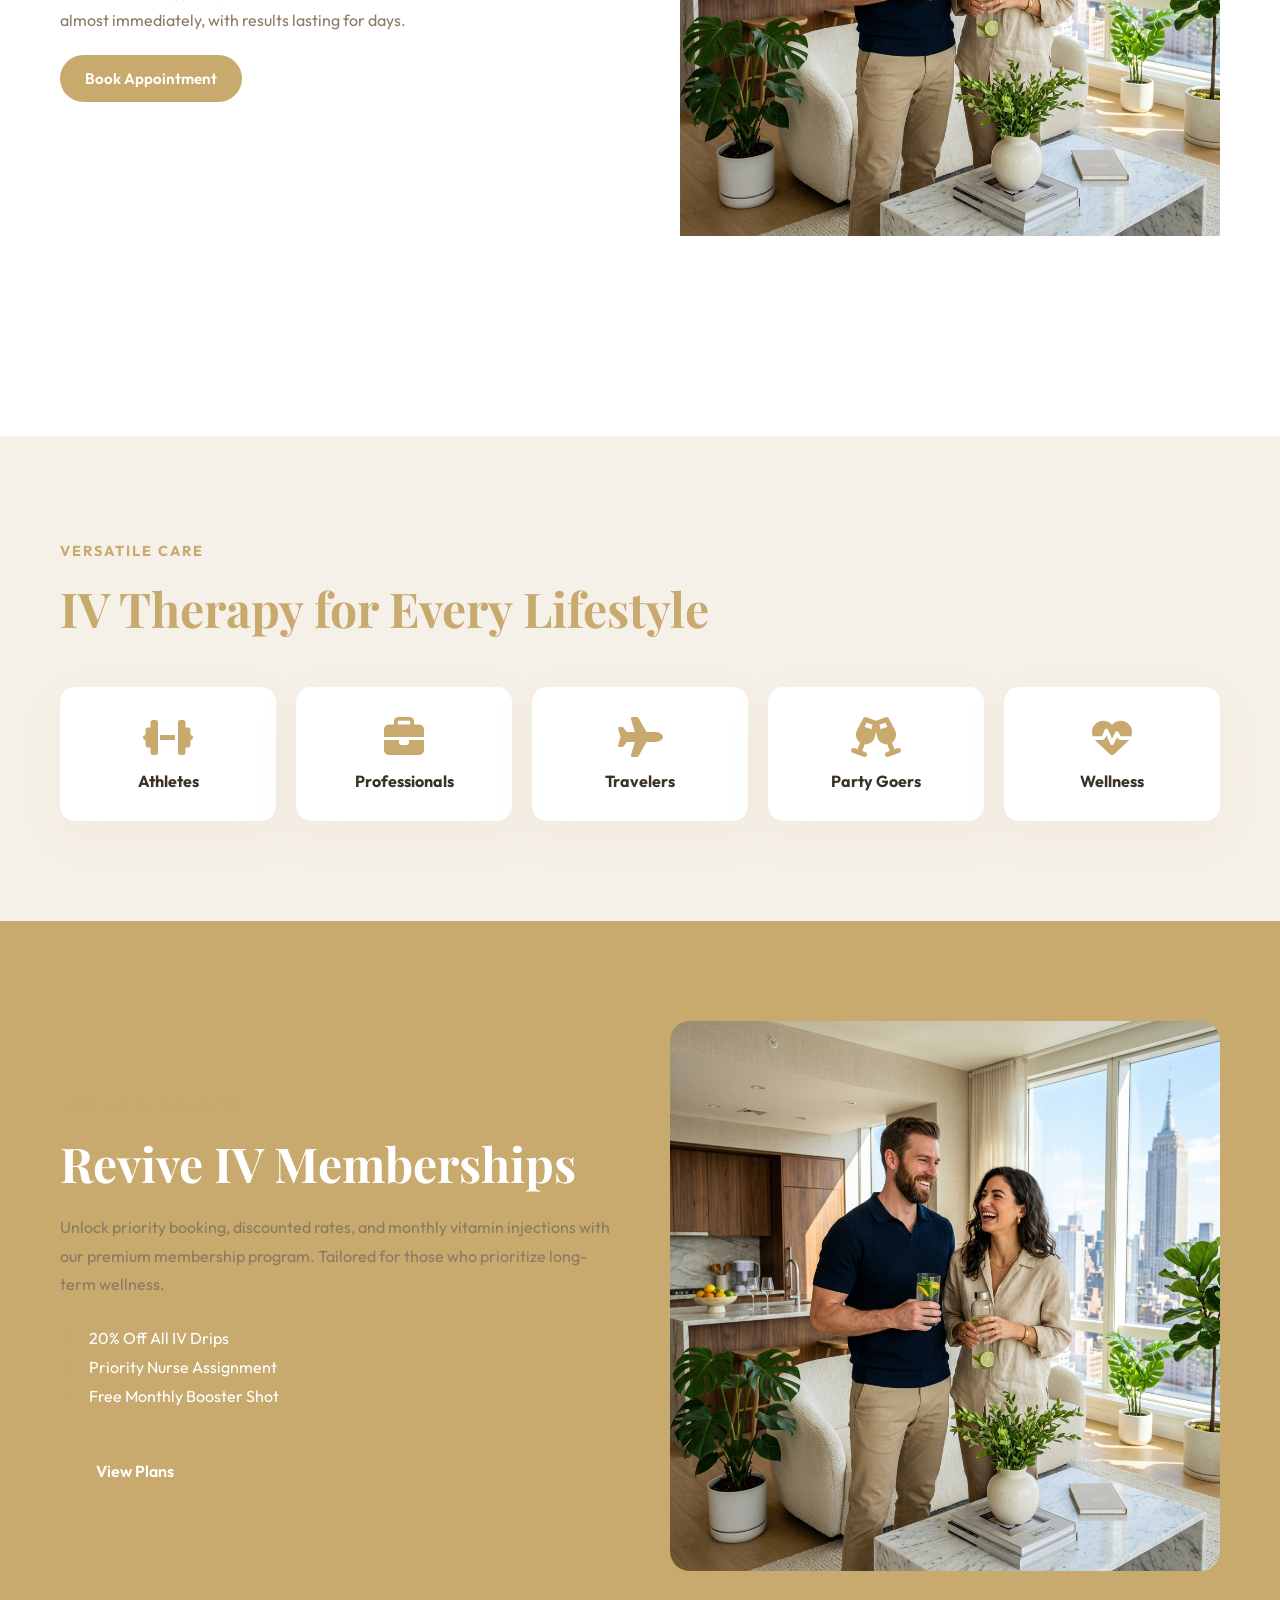
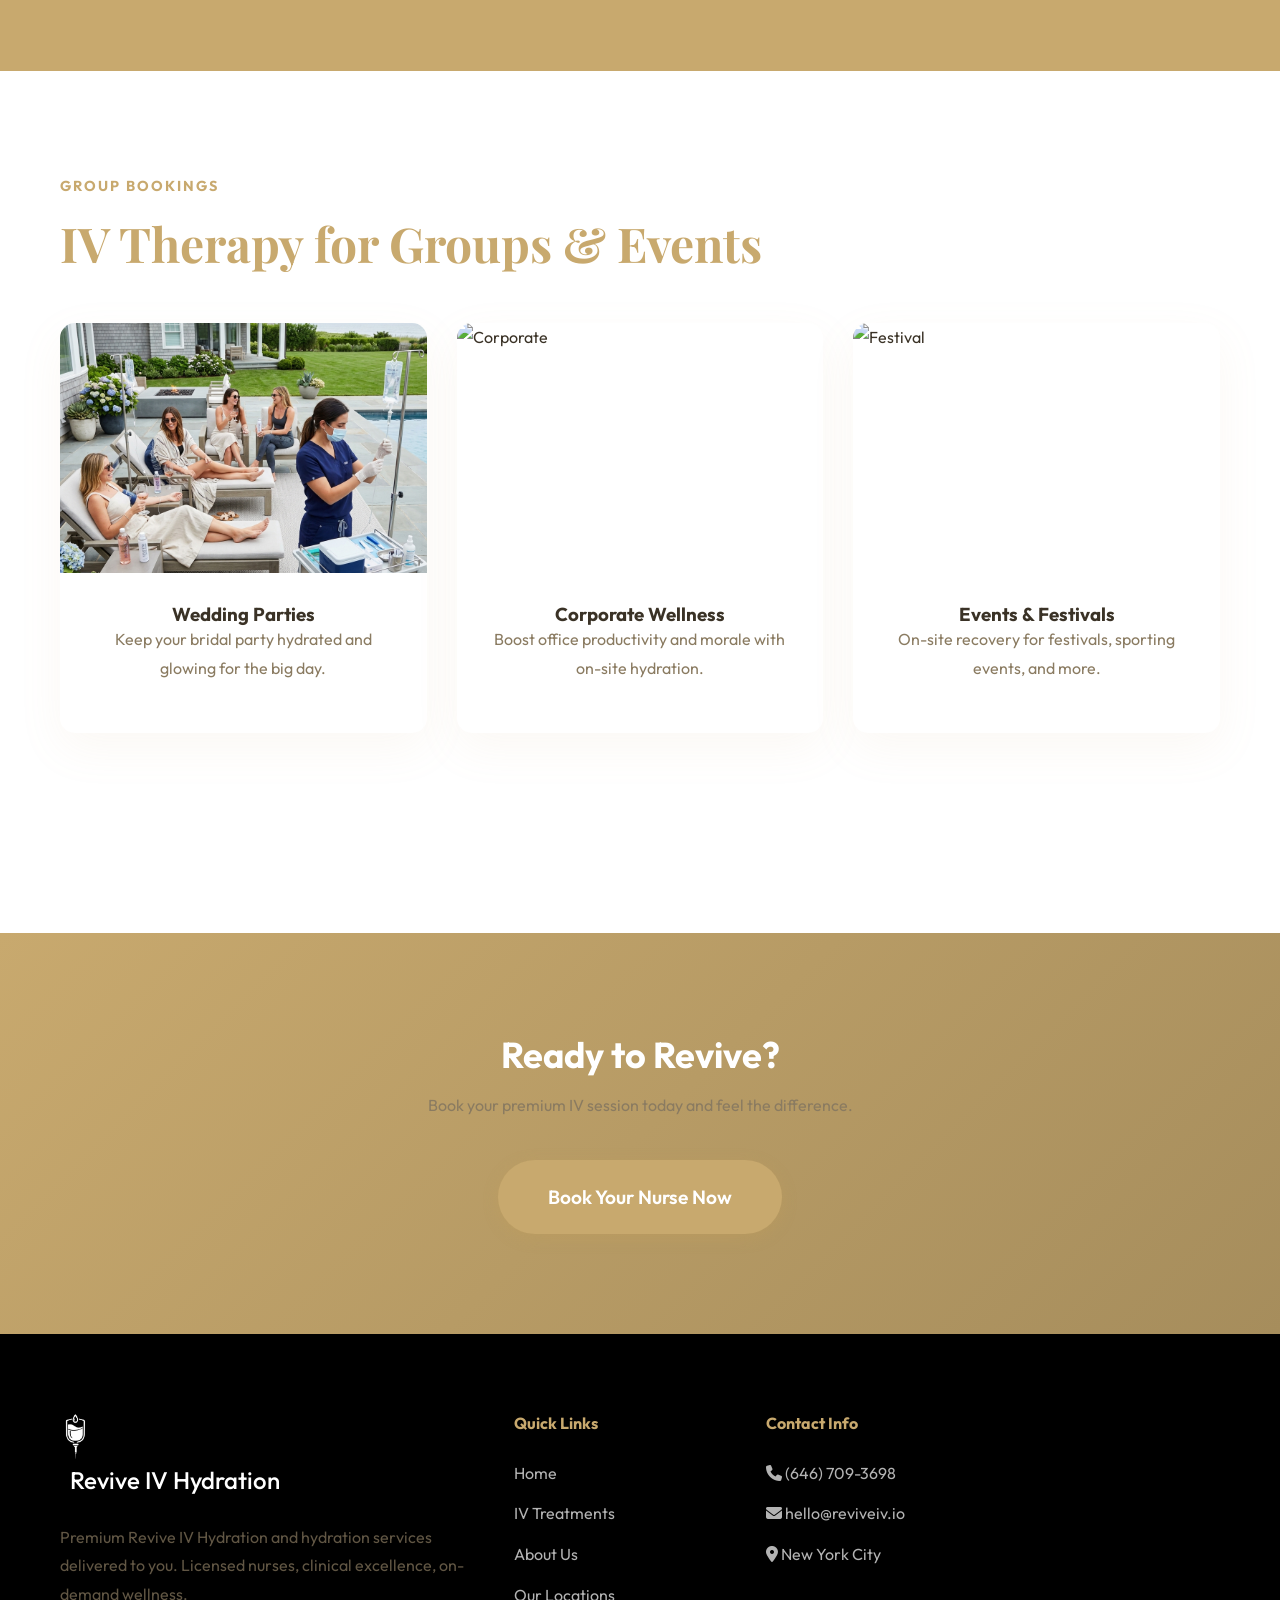
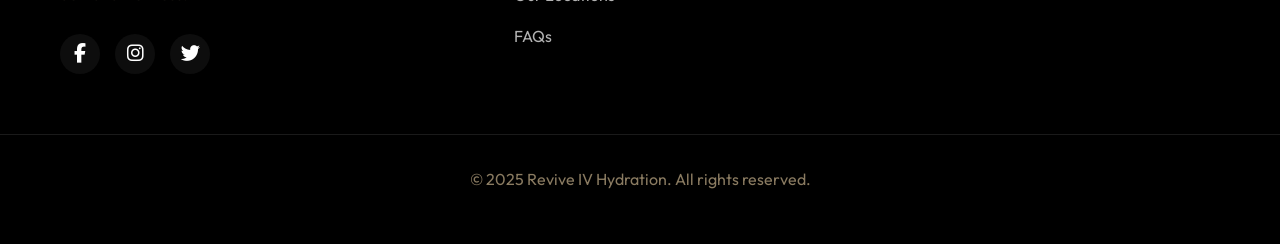
==== commit 511f1234: "Update booking system and add admin dashboard" ====
--- a/about.html
+++ b/about.html
@@ -85,31 +85,10 @@
                     <h2 class="playfair-title">Mobile IV Therapy Near You</h2>
                 </div>
                 <div class="about-locations-grid">
-                    <div class="location-card-about">
-                        <img src="https://images.unsplash.com/photo-1496442226666-8d4d0e62e6e9?auto=format&fit=crop&w=400" alt="NYC">
+                    <div class="location-card-about" style="max-width: 400px; margin: 0 auto; display: block;">
+                        <img src="https://images.unsplash.com/photo-1496442226666-8d4d0e62e6e9?auto=format&fit=crop&w=400" alt="NYC" style="width: 100%; height: 100%; object-fit: cover;">
                         <div class="card-content">
                             <h3>New York City</h3>
-                            <a href="#" class="btn-text">View Service Map →</a>
-                        </div>
-                    </div>
-                    <div class="location-card-about">
-                        <img src="https://images.unsplash.com/photo-1549413217-10645601235b?auto=format&fit=crop&w=400" alt="Hamptons">
-                        <div class="card-content">
-                            <h3>The Hamptons</h3>
-                            <a href="#" class="btn-text">View Service Map →</a>
-                        </div>
-                    </div>
-                    <div class="location-card-about">
-                        <img src="https://images.unsplash.com/photo-1555529352-4a7ff98d2da2?auto=format&fit=crop&w=400" alt="New Jersey">
-                        <div class="card-content">
-                            <h3>New Jersey</h3>
-                            <a href="#" class="btn-text">View Service Map →</a>
-                        </div>
-                    </div>
-                    <div class="location-card-about">
-                        <img src="https://images.unsplash.com/photo-1449034446853-66c86144b0ad?auto=format&fit=crop&w=400" alt="Westchester">
-                        <div class="card-content">
-                            <h3>Westchester</h3>
                             <a href="#" class="btn-text">View Service Map →</a>
                         </div>
                     </div>
@@ -317,7 +296,7 @@
             <div class="footer-col brand">
                 <a href="index.html" class="logo">
                     <img src="assets/revive-iv-logo-logo.png" alt="Revive IV Hydration" style="filter: brightness(0) invert(1); height: 45px; width: auto;">
-                    <span style="color: white; font-weight: 700; font-size: 1.5rem; margin-left: 10px;">Revive IV Hydration</span>
+                    <span style="color: white; font-weight: 500; font-size: 1.5rem; margin-left: 10px;">Revive IV Hydration</span>
                 </a>
                 <p style="margin-top: 20px; opacity: 0.7;">Premium Revive IV Hydration and hydration services delivered to you. Licensed nurses, clinical excellence, on-demand wellness.</p>
                 <div class="social-links">
@@ -343,7 +322,7 @@
                 <ul class="contact-info">
                     <li><i class="fas fa-phone"></i> (646) 709-3698</li>
                     <li><i class="fas fa-envelope"></i> hello@reviveiv.io</li>
-                    <li><i class="fas fa-location-dot"></i> NYC & Extended Metro Area</li>
+                    <li><i class="fas fa-location-dot"></i> New York City</li>
                 </ul>
             </div>
         </div>
--- a/css/style.css
+++ b/css/style.css
@@ -6,21 +6,22 @@
 @import url('https://fonts.googleapis.com/css2?family=Outfit:wght@300;400;500;600;700;800&display=swap');
 
 :root {
-    --primary: #1a6b4c; /* Forest Green */
-    --primary-dark: #124a35;
-    --primary-light: #258561;
-    --accent: #c8a96e; /* Warm Gold */
+    --primary: #c8a96e; /* Warm Gold */
+    --primary-dark: #a68d5c;
+    --primary-light: #d4bc8d;
+    --accent: #c8a96e; 
     --accent-hover: #b5965e;
-    --gold: #FFD700;
-    --text-dark: #1a1a1a;
-    --text-muted: #666;
-    --bg-light: #F8F9FA;
+    --gold: #c8a96e;
+    --black: #000000;
+    --text-dark: #3a3226; /* Deep gold-brown for readability */
+    --text-muted: #8a7b61;
+    --bg-light: #f5f0e8; /* Light Beige Background */
     --white: #ffffff;
-    --transition: all 0.3s cubic-bezier(0.4, 0, 0.2, 1);
+    --transition: all 0.5s cubic-bezier(0.165, 0.84, 0.44, 1);
     --container-width: 1200px;
     --header-height: 80px;
-    --shadow: 0 10px 30px rgba(0, 0, 0, 0.05);
-    --shadow-hover: 0 20px 40px rgba(0, 0, 0, 0.1);
+    --shadow: 0 15px 45px rgba(200, 169, 110, 0.08);
+    --shadow-hover: 0 25px 50px rgba(200, 169, 110, 0.15);
 }
 
 /* Global Reset */
@@ -37,9 +38,10 @@
 body {
     font-family: 'Outfit', sans-serif;
     color: var(--text-dark);
-    line-height: 1.6;
+    line-height: 1.8;
     overflow-x: hidden;
     background-color: var(--white);
+    -webkit-font-smoothing: antialiased;
 }
 
 ul { list-style: none; }
@@ -57,8 +59,8 @@
 /* Typography */
 h1, h2, h3, h4, h5 { font-weight: 700; line-height: 1.2; }
 h1 { font-size: clamp(3rem, 6vw, 4.5rem); margin-bottom: 20px; }
-h2 { font-size: clamp(2rem, 4vw, 2.75rem); margin-bottom: 20px; }
-p { margin-bottom: 20px; font-size: 1.1rem; }
+h2 { font-size: clamp(1.75rem, 3.5vw, 2.25rem); margin-bottom: 15px; }
+p { margin-bottom: 20px; font-size: 1rem; color: var(--text-muted); line-height: 1.8; }
 
 .tagline-gold {
     color: var(--accent);
@@ -125,7 +127,7 @@
 .logo-wrapper { display: flex; align-items: center; gap: 12px; }
 .logo-wrapper span { 
     font-size: 1.6rem; 
-    font-weight: 700; 
+    font-weight: 500; 
     color: var(--primary); 
     letter-spacing: -0.5px;
     font-family: var(--font-main);
@@ -197,7 +199,7 @@
 .btn-navy-pill:hover {
     background: var(--primary-dark);
     transform: translateY(-2px);
-    box-shadow: 0 5px 15px rgba(26, 107, 76, 0.3);
+    box-shadow: 0 5px 15px rgba(200, 169, 110, 0.3);
 }
 
 /* Mobile Menu Button */
@@ -250,8 +252,8 @@
 
 .rating-text {
     font-size: 1.3rem;
-    font-weight: 400;
-    opacity: 0.9;
+    font-weight: 500;
+    color: #2d261b; /* Darker shade for high contrast on gold */
 }
 
 .hero-title {
@@ -260,6 +262,8 @@
     font-weight: 500;
     margin-bottom: 25px;
     letter-spacing: -1px;
+    color: #ffffff;
+    text-shadow: 0 2px 10px rgba(0,0,0,0.1);
 }
 
 .hero-subtitle {
@@ -267,7 +271,7 @@
     line-height: 1.5;
     max-width: 800px;
     margin: 0 auto 40px;
-    opacity: 0.95;
+    color: #2d261b;
     font-weight: 400;
 }
 
@@ -301,7 +305,7 @@
     gap: 10px;
     font-weight: 600;
     font-size: 1.1rem;
-    color: var(--white);
+    color: #2d261b;
 }
 
 .call-now:hover {
@@ -543,18 +547,45 @@
 .feature-list i { color: #2ecc71; }
 
 /* Locations Section */
-.locations { background: var(--primary); color: var(--white); position: relative; }
-.locations-list { display: grid; grid-template-columns: 1fr 1fr; gap: 15px; margin-top: 30px; }
+.locations { 
+    padding: 100px 0;
+    background: var(--primary); 
+    color: #2d261b; 
+    position: relative; 
+}
+
+.locations p {
+    font-size: 1.15rem;
+    font-weight: 500;
+    color: #1a1a1a; /* Even darker for emphasis */
+    line-height: 1.6;
+    margin-top: 15px;
+}
+
+.locations h2 {
+    color: #ffffff;
+    text-shadow: 0 2px 10px rgba(0,0,0,0.1);
+}
+
+.locations .tagline-gold {
+    color: #2d261b;
+    opacity: 0.8;
+}
+
+.locations-list { display: flex; flex-wrap: wrap; gap: 15px; margin-top: 30px; }
+.location-item { flex: 1 1 calc(50% - 15px); min-width: 250px; }
 .location-item {
-    background: rgba(255,255,255,0.05);
+    background: rgba(255,255,255,0.1);
     padding: 15px 25px;
     border-radius: 10px;
     display: flex;
     align-items: center;
     gap: 10px;
-    border: 1px solid rgba(255,255,255,0.1);
-}
-.location-item i { color: var(--accent); }
+    border: 1px solid rgba(255,255,255,0.2);
+    color: #2d261b;
+    font-weight: 600;
+}
+.location-item i { color: #2d261b; }
 
 /* Comparison Section Styling */
 .comparison { padding: 100px 0; background: #fff; }
@@ -692,14 +723,16 @@
     color: #fff;
     margin-bottom: 25px;
     line-height: 1.2;
+    text-shadow: 0 2px 10px rgba(0,0,0,0.1);
 }
 
 .white-text-p {
-    color: rgba(255, 255, 255, 0.9);
+    color: #2d261b;
     font-size: 1.1rem;
     line-height: 1.7;
     margin-bottom: 40px;
     max-width: 500px;
+    font-weight: 500;
 }
 
 .btn-outline-white-pill {
@@ -927,7 +960,7 @@
 .cta-banner::before { content: ''; position: absolute; left: 0; top: 0; width: 300px; height: 100%; background: url('https://mobileivdrip.com/wp-content/themes/hello-elementor/assets/images/wave-pattern.svg') no-repeat left center; background-size: contain; opacity: 0.1; }
 
 /* Footer */
-footer { background: #0c3325; color: var(--white); padding: 80px 0 30px; }
+footer { background: var(--black); color: var(--white); padding: 80px 0 30px; }
 .footer-grid { display: grid; grid-template-columns: 2fr 1fr 1fr 1fr; gap: 50px; margin-bottom: 60px; }
 .footer-col h4 { color: var(--accent); margin-bottom: 25px; }
 .footer-col ul li { margin-bottom: 12px; color: rgba(255,255,255,0.7); }
@@ -1000,7 +1033,7 @@
 
 .about-hero p {
     font-size: 1.4rem;
-    opacity: 0.9;
+    color: #2d261b;
     max-width: 800px;
     margin: 0 auto;
 }
@@ -1177,6 +1210,8 @@
     color: var(--white);
 }
 
+
+
 .groups-section-about {
     padding: 100px 0;
 }
@@ -1209,7 +1244,7 @@
 /* Services Page Styles */
 .services-hero {
     min-height: 70vh;
-    background: linear-gradient(rgba(18, 74, 53, 0.85), rgba(26, 107, 76, 0.95)), url('https://images.unsplash.com/photo-1579684385127-1ef15d508118?auto=format&fit=crop&w=1920');
+    background: linear-gradient(rgba(58, 50, 38, 0.85), rgba(200, 169, 110, 0.95)), url('https://images.unsplash.com/photo-1579684385127-1ef15d508118?auto=format&fit=crop&w=1920');
     background-size: cover;
     background-position: center;
     background-attachment: fixed;
@@ -1446,11 +1481,12 @@
 }
 
 .guide-item {
-    background: rgba(255,255,255,0.05);
-    padding: 25px;
-    border-radius: 15px;
+    background: rgba(255,255,255,0.08);
+    padding: 30px 25px;
+    border-radius: 20px;
     text-align: center;
-    border: 1px solid rgba(255,255,255,0.1);
+    border: 1px solid rgba(255,255,255,0.15);
+    backdrop-filter: blur(5px);
     transition: var(--transition);
 }
 
@@ -1460,9 +1496,16 @@
 }
 
 .guide-icon {
-    font-size: 2rem;
-    color: var(--accent);
-    margin-bottom: 15px;
+    font-size: 2.8rem;
+    color: #ffffff;
+    margin-bottom: 20px;
+    text-shadow: 0 0 15px rgba(255, 255, 255, 0.4);
+    transition: var(--transition);
+}
+
+.guide-item:hover .guide-icon {
+    transform: scale(1.1);
+    text-shadow: 0 0 20px rgba(255, 255, 255, 0.6);
 }
 
 .guide-item .trigger {
@@ -1483,22 +1526,47 @@
     background: var(--white);
     border-radius: 20px;
     overflow: hidden;
-    box-shadow: var(--shadow);
-    transition: var(--transition);
-    border: 1px solid #f0f0f0;
+    box-shadow: 0 10px 40px rgba(0, 0, 0, 0.04);
+    transition: var(--transition);
+    border: 1px solid rgba(26, 107, 76, 0.08);
     display: flex;
     flex-direction: column;
+    position: relative;
+    height: 100%;
+}
+
+.product-card-single h2, 
+.product-card-single h3 {
+    font-size: 1.5rem;
+    font-weight: 700;
+    margin-bottom: 10px;
+    color: var(--primary);
+    letter-spacing: -0.02em;
+}
+
+.product-card-single .price {
+    font-size: 1.15rem;
+    font-weight: 600;
+    color: var(--text-dark);
+    margin-bottom: 15px;
 }
 
 .product-card-single:hover {
-    transform: translateY(-10px);
-    box-shadow: var(--shadow-hover);
+    transform: translateY(-12px);
+    box-shadow: 0 25px 50px rgba(26, 107, 76, 0.15);
 }
 
 .product-card-single img {
     width: 100%;
-    height: 300px;
-    object-fit: cover;
+    height: 320px;
+    object-fit: contain;
+    padding: 20px;
+    background: linear-gradient(to bottom, #fdfbfb 0%, #ebedee 100%);
+    transition: var(--transition);
+}
+
+.product-card-single:hover img {
+    transform: scale(1.05);
 }
 
 .card-content {
@@ -1508,11 +1576,13 @@
 
 .badge {
     display: inline-block;
-    padding: 5px 12px;
-    border-radius: 20px;
-    font-size: 0.75rem;
+    padding: 4px 10px;
+    border-radius: 4px;
+    font-size: 0.65rem;
     font-weight: 700;
-    margin-bottom: 15px;
+    text-transform: uppercase;
+    letter-spacing: 0.5px;
+    margin-bottom: 12px;
 }
 
 .urgency-badge {
@@ -1558,10 +1628,11 @@
 }
 
 .premium-shot-card .price {
-    font-size: 1.5rem;
-    font-weight: 700;
+    font-size: 1.6rem;
+    font-weight: 800;
     color: var(--accent);
     margin-bottom: 15px;
+    font-family: 'Playfair Display', serif;
 }
 
 .faq-teaser {
@@ -1620,4 +1691,211 @@
     .featured-product .product-container { grid-template-columns: 1fr; padding: 30px; text-align: center; }
 }
 
-
+/* Contact Section Styles */
+.contact-section {
+    background: var(--bg-light);
+}
+
+.contact-grid {
+    display: grid;
+    grid-template-columns: 1fr 1.2fr;
+    gap: 50px;
+    align-items: stretch;
+}
+
+.contact-card {
+    background: var(--white);
+    padding: 60px 40px;
+    border-radius: 30px;
+    box-shadow: var(--shadow);
+    text-align: center;
+    display: flex;
+    flex-direction: column;
+    justify-content: center;
+}
+
+.contact-info-item {
+    margin-bottom: 40px;
+}
+
+.contact-icon {
+    font-size: 2.2rem;
+    color: var(--accent);
+    margin-bottom: 15px;
+}
+
+.contact-info-item h3 {
+    font-size: 1.1rem;
+    color: var(--text-muted);
+    text-transform: uppercase;
+    letter-spacing: 1px;
+    margin-bottom: 10px;
+}
+
+.contact-link {
+    font-size: 1.8rem;
+    font-weight: 700;
+    color: var(--primary);
+    text-decoration: none;
+    transition: var(--transition);
+}
+
+.contact-link:hover {
+    color: var(--accent);
+}
+
+.contact-cta {
+    margin-top: 20px;
+}
+
+.contact-map {
+    min-height: 450px;
+    box-shadow: var(--shadow);
+    border-radius: 20px;
+    overflow: hidden;
+}
+
+@media (max-width: 992px) {
+    .contact-grid {
+        grid-template-columns: 1fr;
+    }
+    
+    .contact-map {
+        height: 400px;
+    }
+}
+
+/* Booking Modal Styles */
+.modal {
+    display: none;
+    position: fixed;
+    z-index: 10000;
+    left: 0;
+    top: 0;
+    width: 100%;
+    height: 100%;
+    overflow: auto;
+    background-color: rgba(58, 50, 38, 0.4);
+    backdrop-filter: blur(8px);
+    transition: var(--transition);
+}
+
+.modal.active {
+    display: flex;
+    align-items: center;
+    justify-content: center;
+}
+
+.modal-content {
+    background-color: #f5f0e8;
+    padding: 0;
+    border: 1px solid rgba(200, 169, 110, 0.2);
+    width: 95%;
+    max-width: 500px;
+    border-radius: 30px;
+    position: relative;
+    box-shadow: 0 25px 50px -12px rgba(0, 0, 0, 0.25);
+    animation: modalScale 0.3s ease-out;
+}
+
+@keyframes modalScale {
+    from { transform: scale(0.9); opacity: 0; }
+    to { transform: scale(1); opacity: 1; }
+}
+
+@keyframes fadeIn {
+    from { opacity: 0; transform: translateY(10px); }
+    to { opacity: 1; transform: translateY(0); }
+}
+
+.close-modal {
+    position: absolute;
+    right: 25px;
+    top: 20px;
+    color: var(--primary);
+    font-size: 28px;
+    font-weight: bold;
+    cursor: pointer;
+    z-index: 10;
+    transition: var(--transition);
+}
+
+.close-modal:hover {
+    color: var(--accent);
+    transform: rotate(90deg);
+}
+
+.modal-body {
+    padding: 50px 40px;
+}
+
+.step-indicator {
+    display: flex;
+    justify-content: center;
+    gap: 15px;
+    margin-bottom: 30px;
+}
+
+.step {
+    width: 35px;
+    height: 35px;
+    border-radius: 50%;
+    background: #e2e8f0;
+    display: flex;
+    align-items: center;
+    justify-content: center;
+    font-weight: 700;
+    font-size: 0.9rem;
+    color: #475569;
+    transition: var(--transition);
+}
+
+.step.active {
+    background: var(--accent);
+    color: white;
+    box-shadow: 0 0 15px rgba(200, 169, 110, 0.4);
+}
+
+.form-step {
+    display: none;
+}
+
+.form-step.active {
+    display: block;
+    animation: fadeIn 0.4s ease-out;
+}
+
+.form-group {
+    margin-bottom: 20px;
+    text-align: left;
+}
+
+.form-group label {
+    display: block;
+    font-size: 0.85rem;
+    font-weight: 700;
+    color: var(--primary);
+    margin-bottom: 8px;
+    text-transform: uppercase;
+    letter-spacing: 0.5px;
+}
+
+.form-group input, 
+.form-group select {
+    width: 100%;
+    padding: 12px 15px;
+    border-radius: 12px;
+    border: 2px solid #e2e8f0;
+    background: white;
+    font-family: inherit;
+    font-size: 1rem;
+    transition: var(--transition);
+}
+
+.form-group input:focus, 
+.form-group select:focus {
+    outline: none;
+    border-color: var(--accent);
+    box-shadow: 0 0 0 4px rgba(200, 169, 110, 0.1);
+}
+
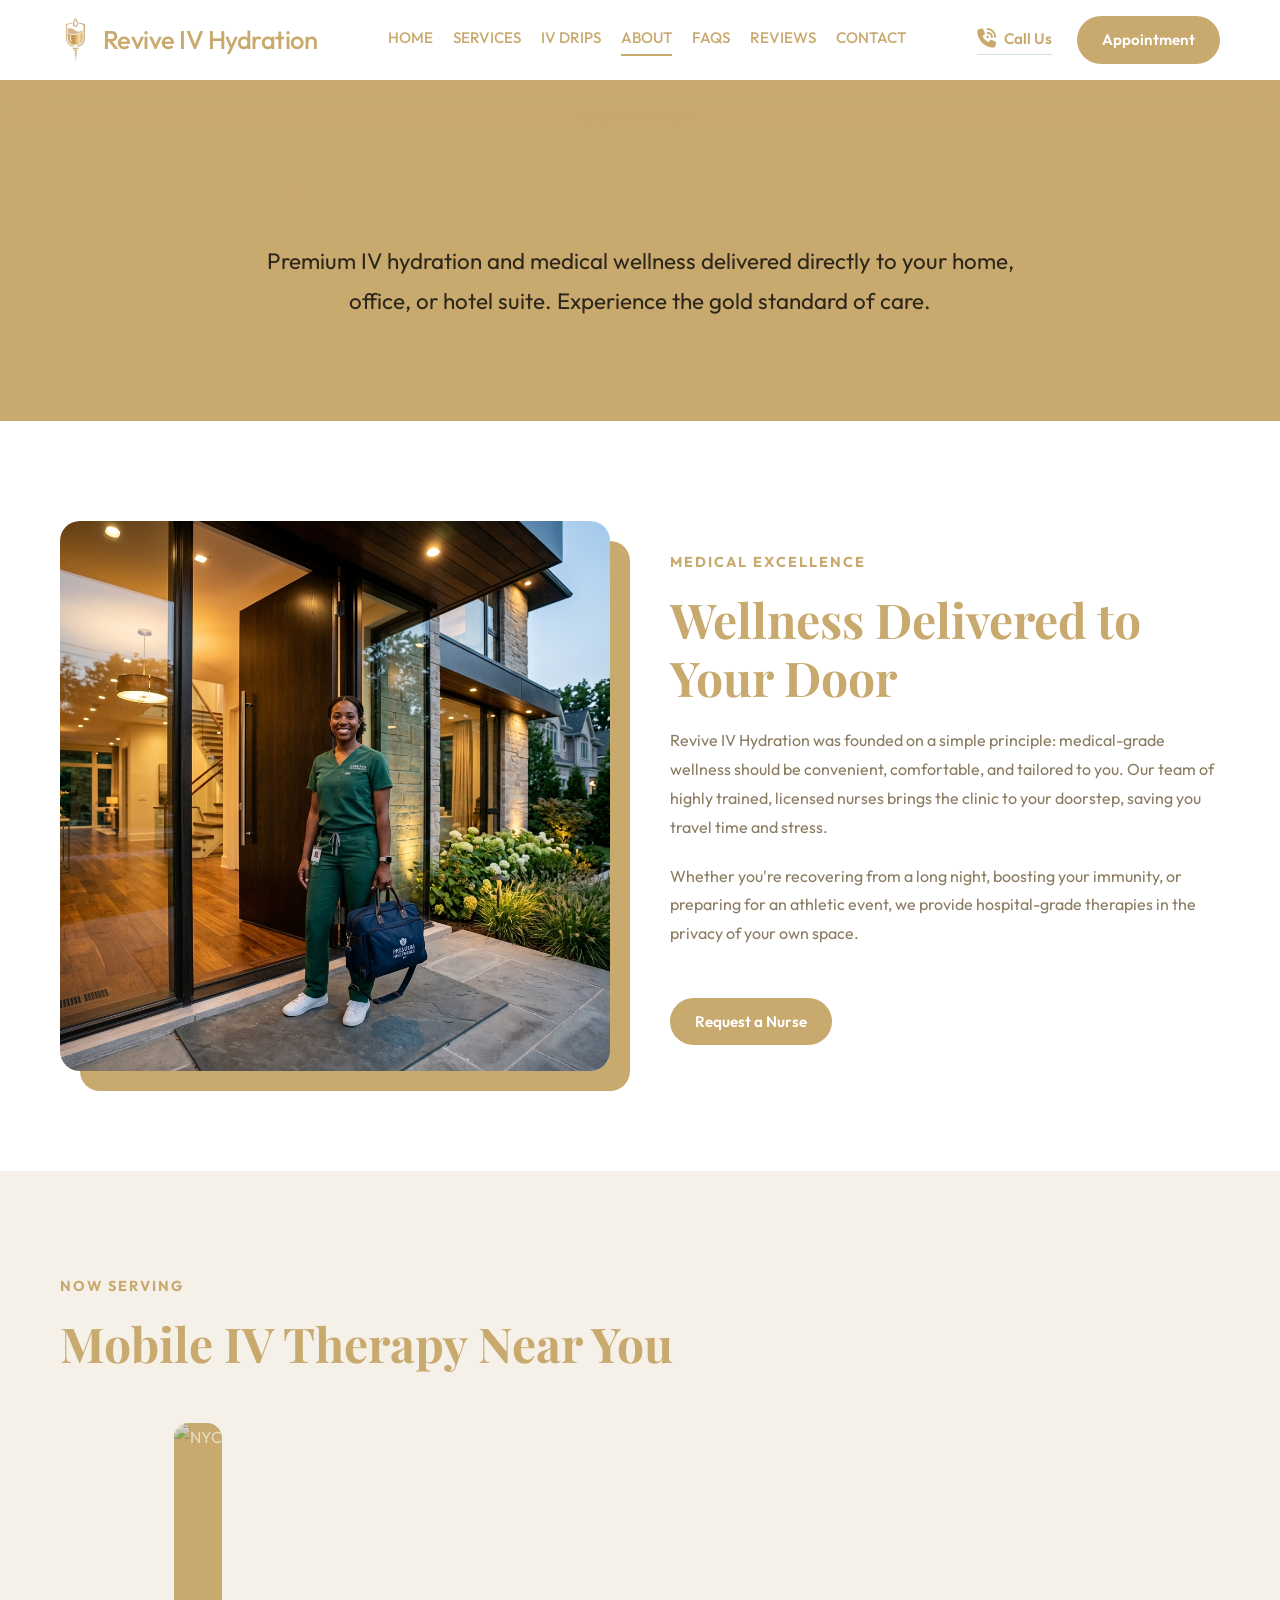
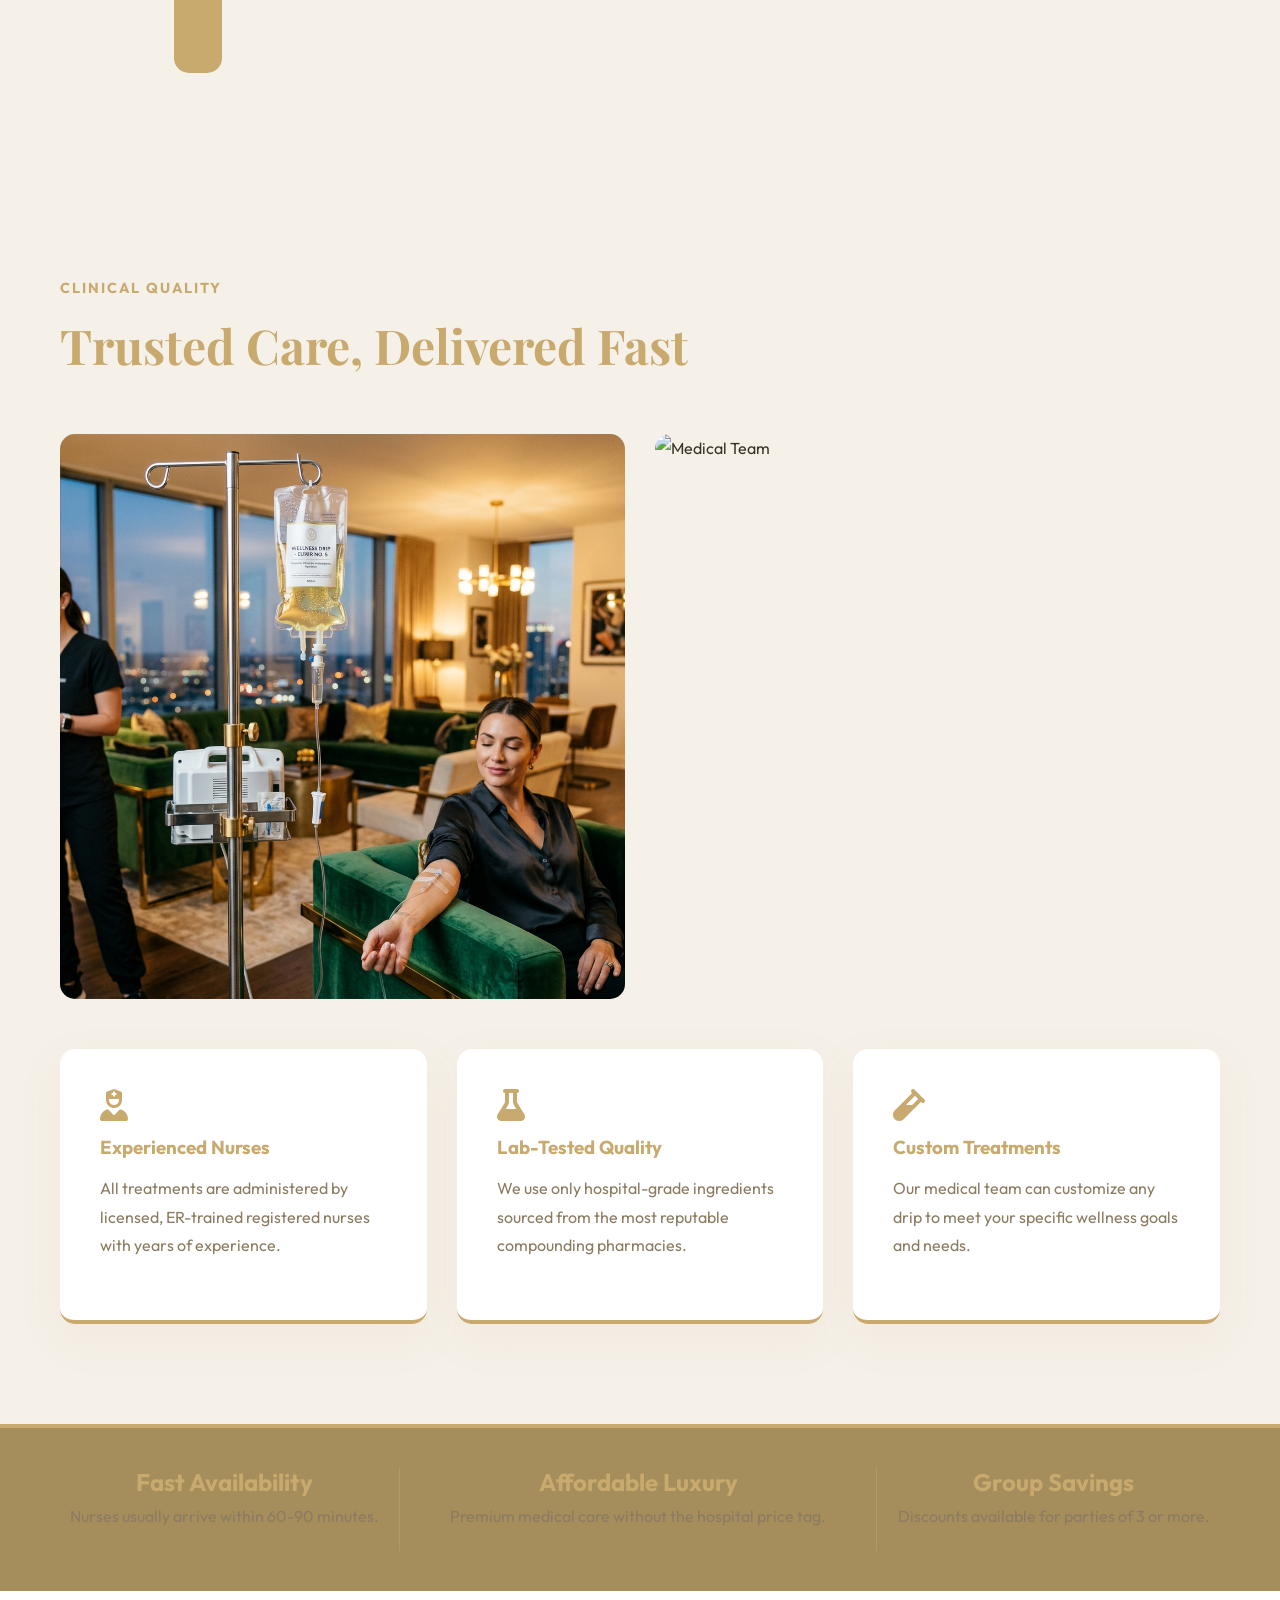
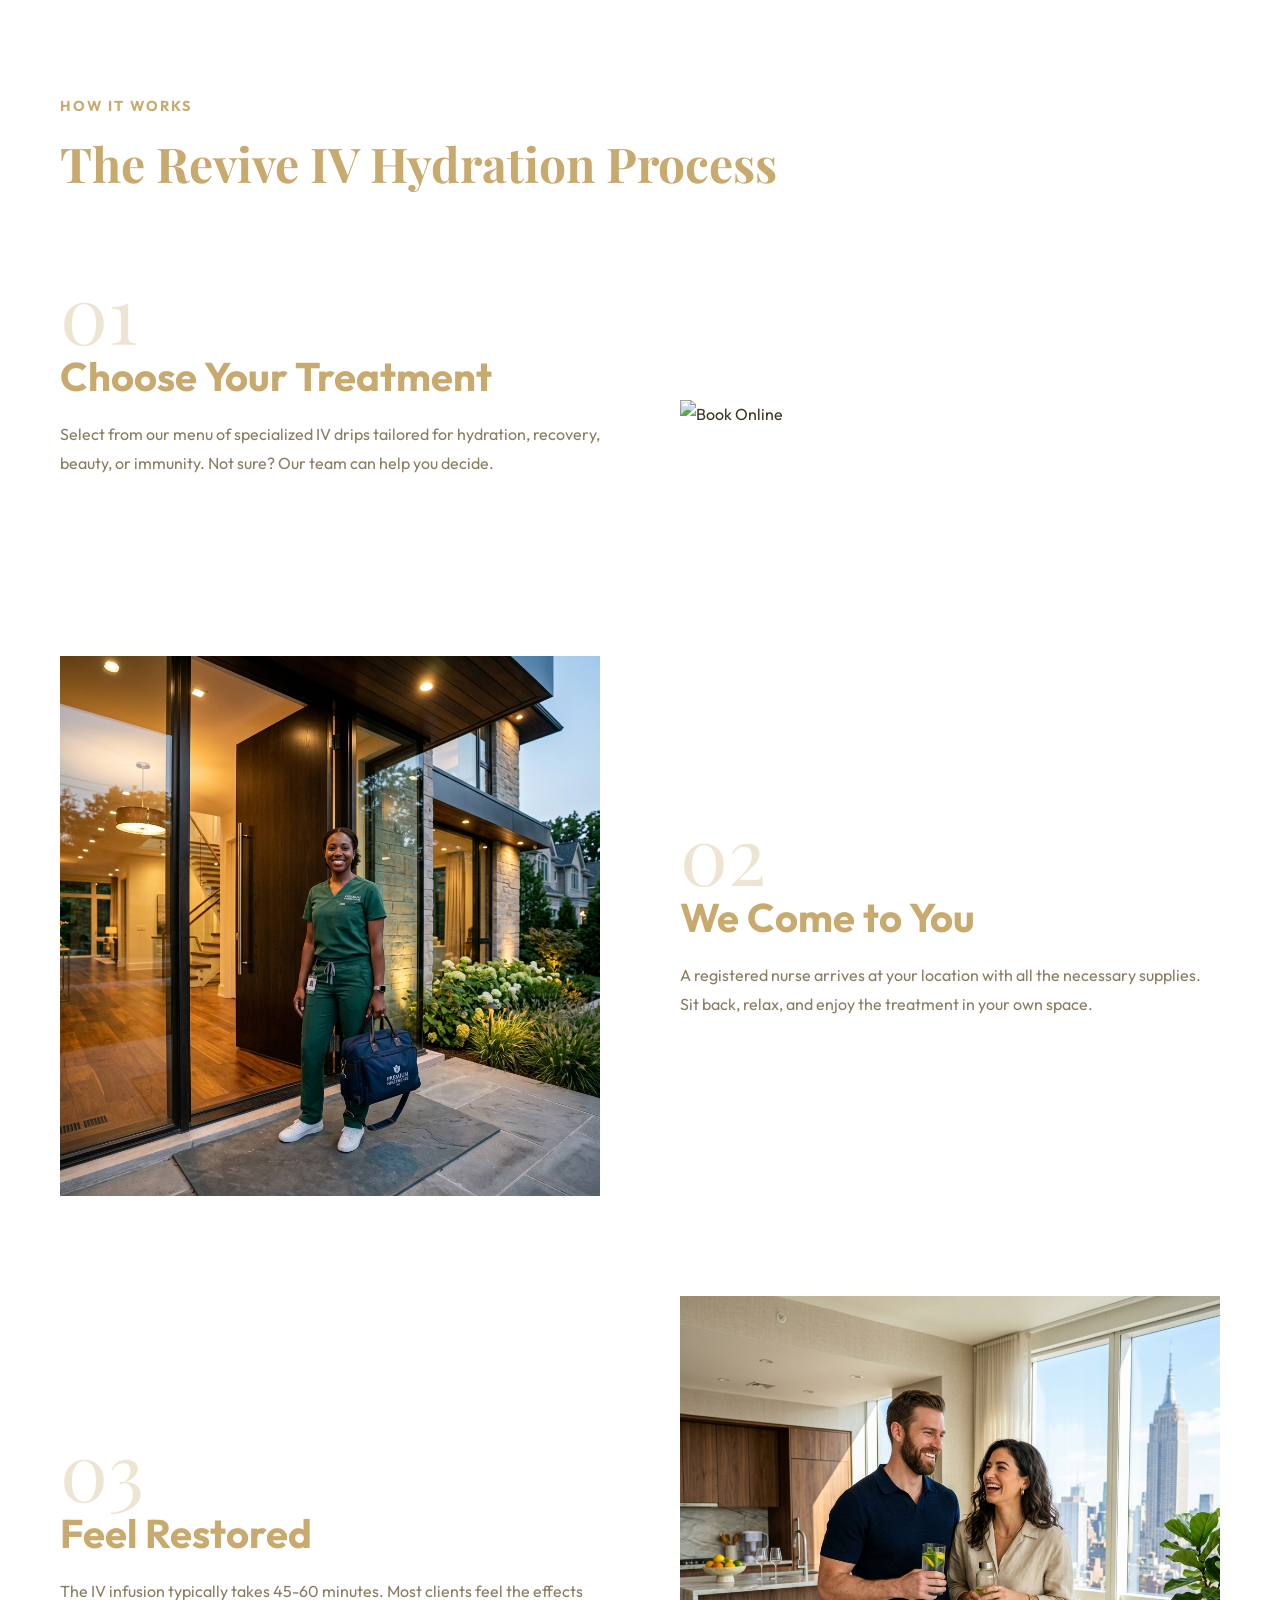
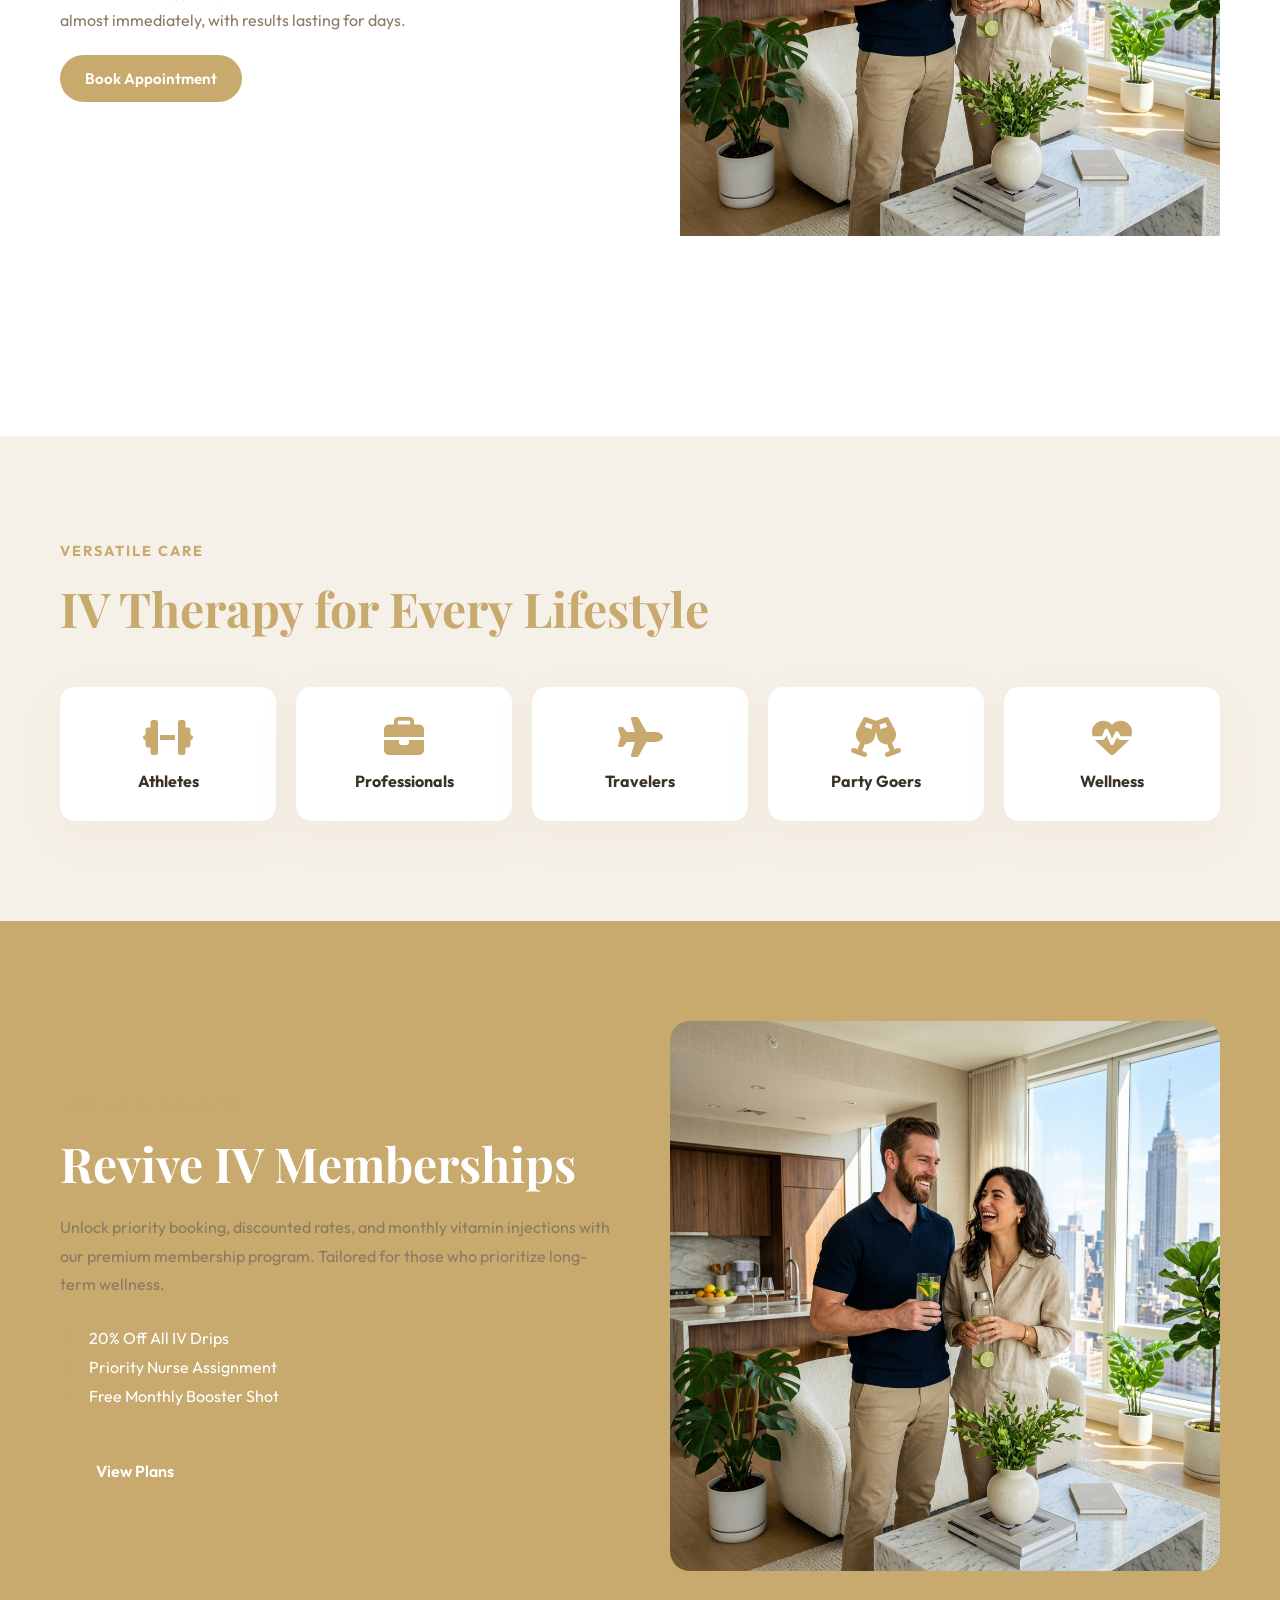
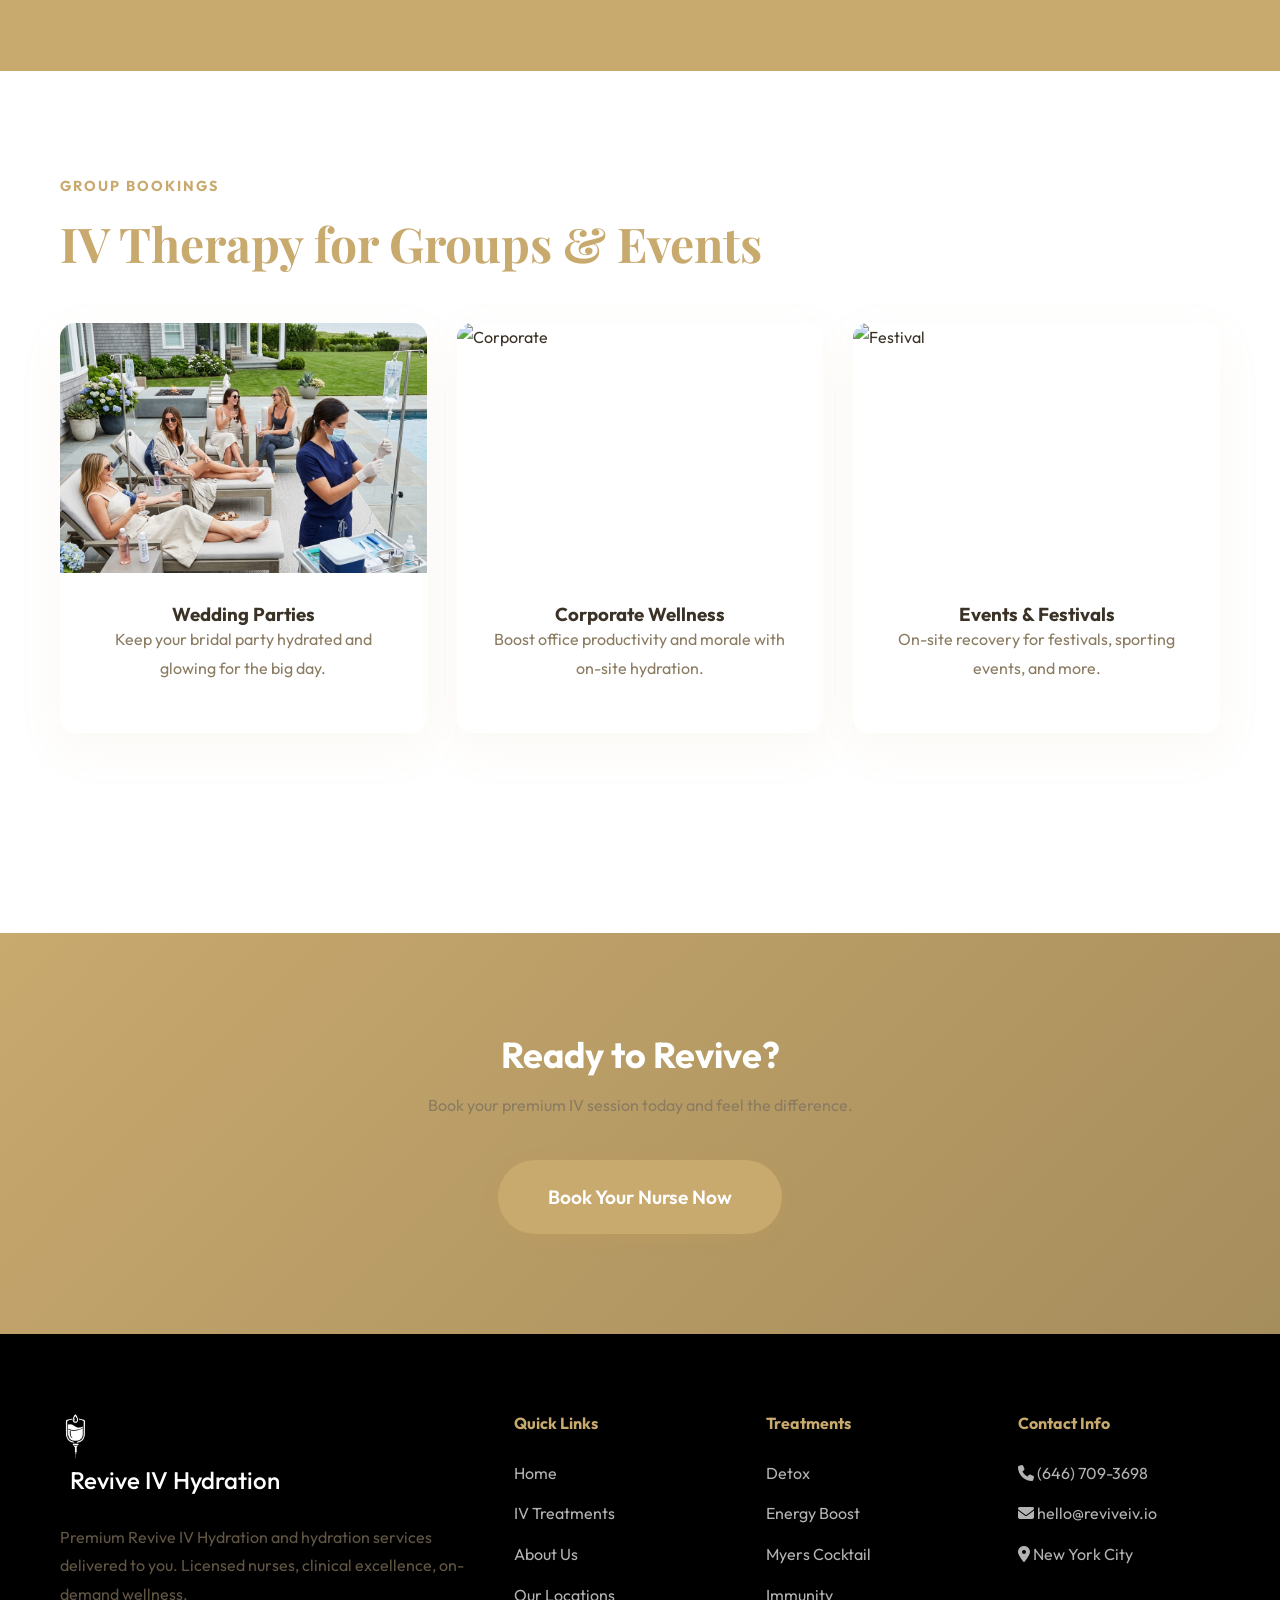
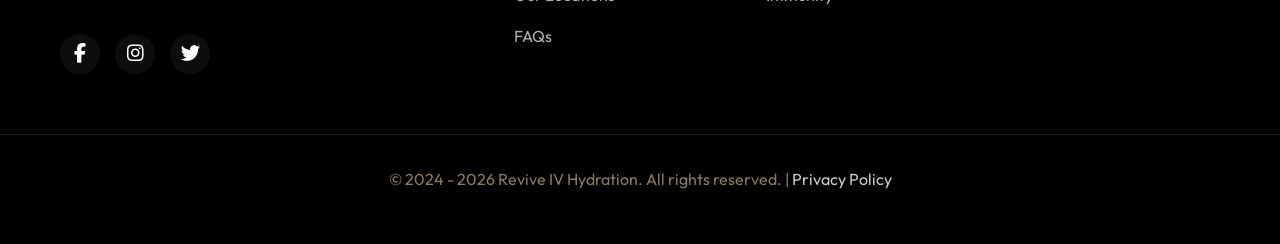
==== commit 780d1e2c: "feat: Add dedicated treatment pages and update sitewide footer links" ====
--- a/about.html
+++ b/about.html
@@ -310,10 +310,20 @@
                 <h4>Quick Links</h4>
                 <ul>
                     <li><a href="index.html">Home</a></li>
-                    <li><a href="index.html#treatments">IV Treatments</a></li>
-                    <li><a href="about.html">About Us</a></li>
+                    <li><a href="iv-drips.html">IV Treatments</a></li>
+                    <li><a href="about.html" class="active">About Us</a></li>
                     <li><a href="index.html#locations">Our Locations</a></li>
                     <li><a href="index.html#faq">FAQs</a></li>
+                </ul>
+            </div>
+
+            <div class="footer-col">
+                <h4>Treatments</h4>
+                <ul>
+                    <li><a href="detox-drip.html">Detox</a></li>
+                    <li><a href="energy-boost-drip.html">Energy Boost</a></li>
+                    <li><a href="myers-cocktail-drip.html">Myers Cocktail</a></li>
+                    <li><a href="immunity-drip.html">Immunity</a></li>
                 </ul>
             </div>
             
@@ -327,8 +337,8 @@
             </div>
         </div>
         <div class="footer-bottom">
-            <div class="container">
-                <p>&copy; 2025 Revive IV Hydration. All rights reserved.</p>
+            <div class="container text-center">
+                <p>&copy; 2024 - 2026 Revive IV Hydration. All rights reserved. | <a href="#" style="color: white; opacity: 0.8;">Privacy Policy</a></p>
             </div>
         </div>
     </footer>
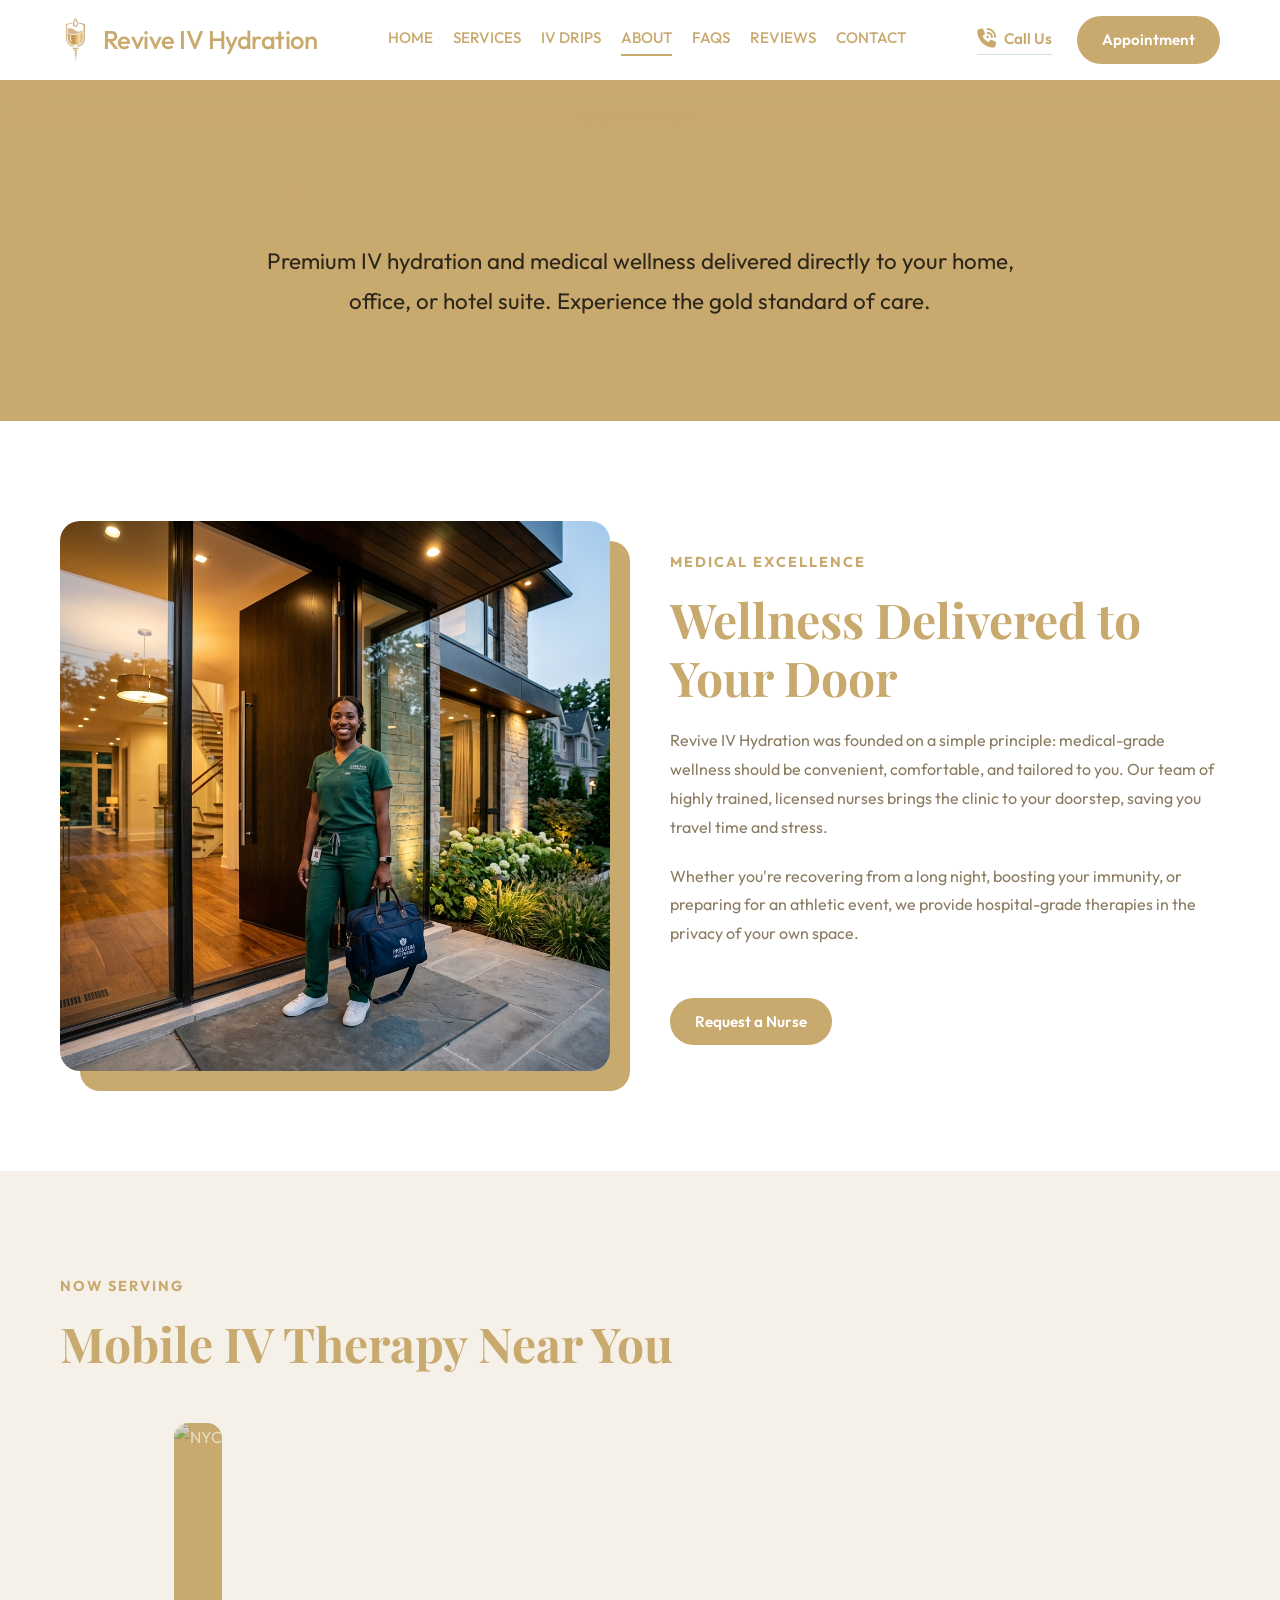
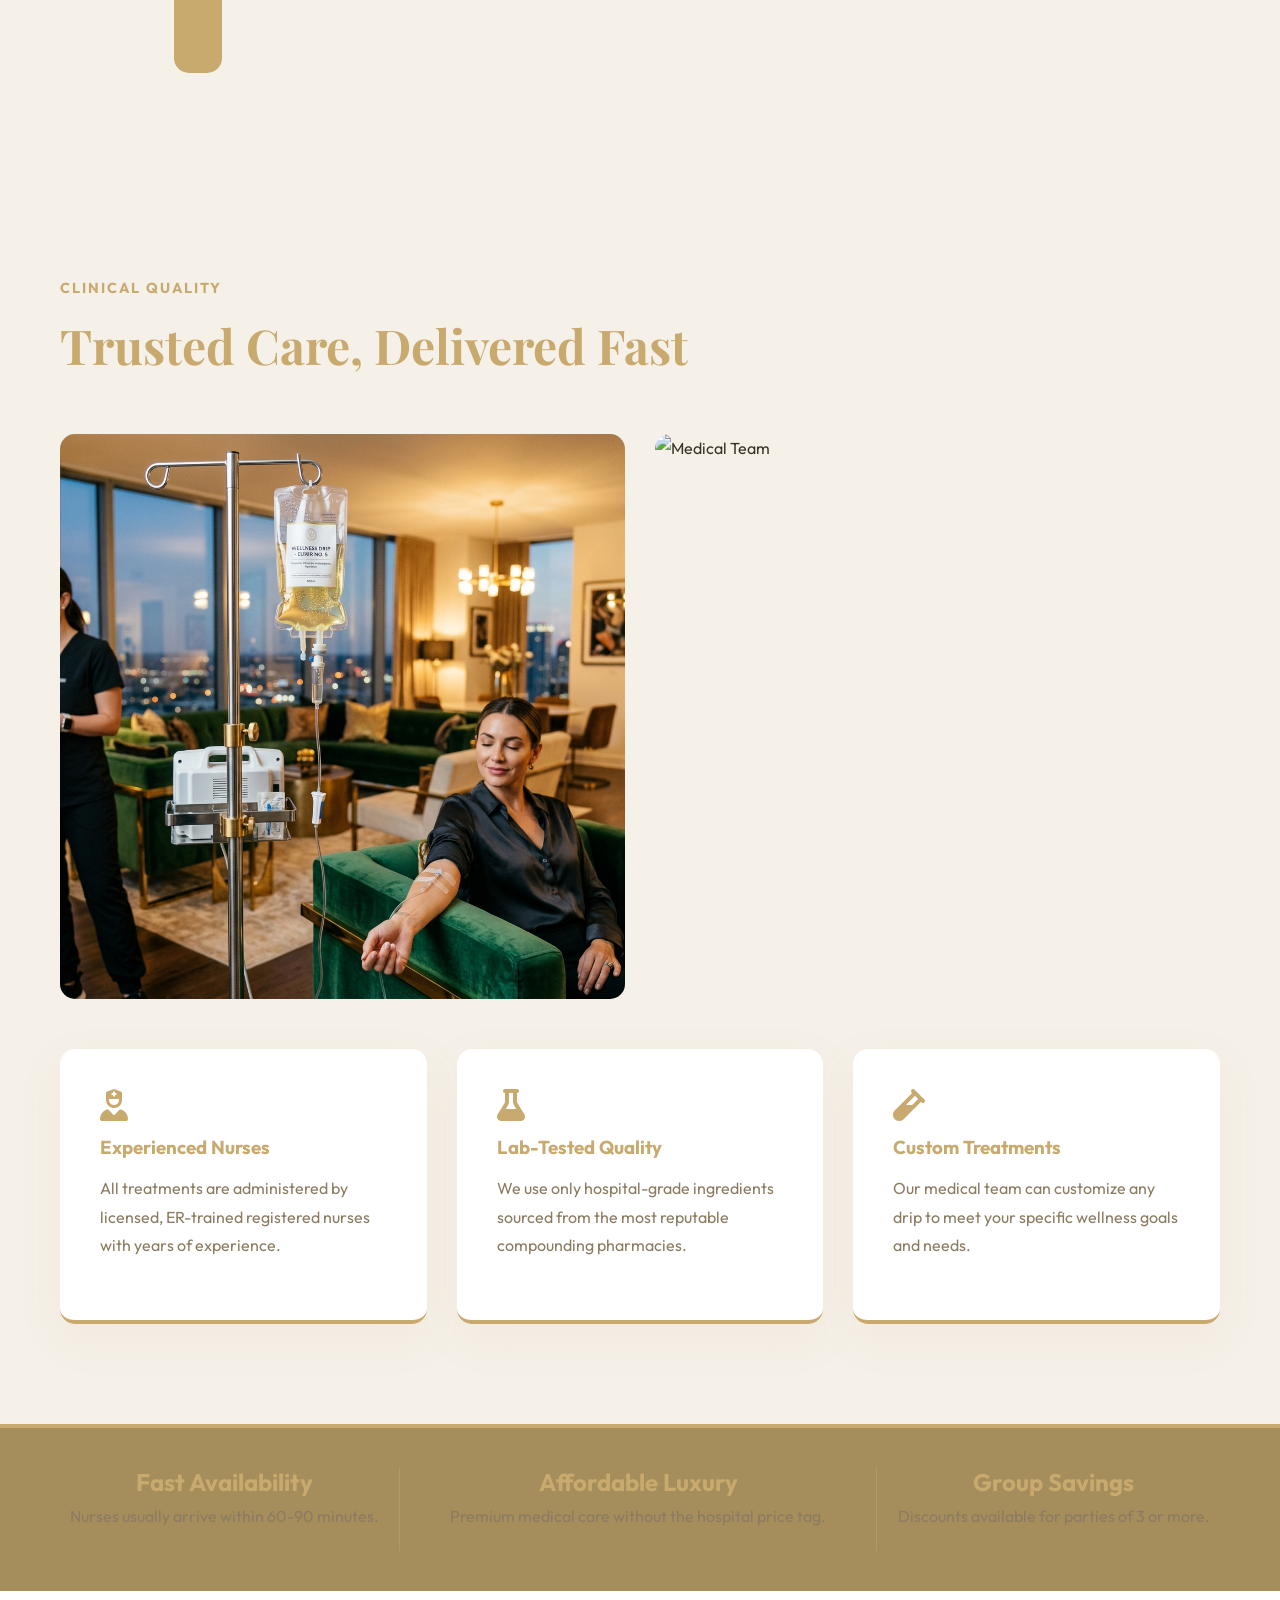
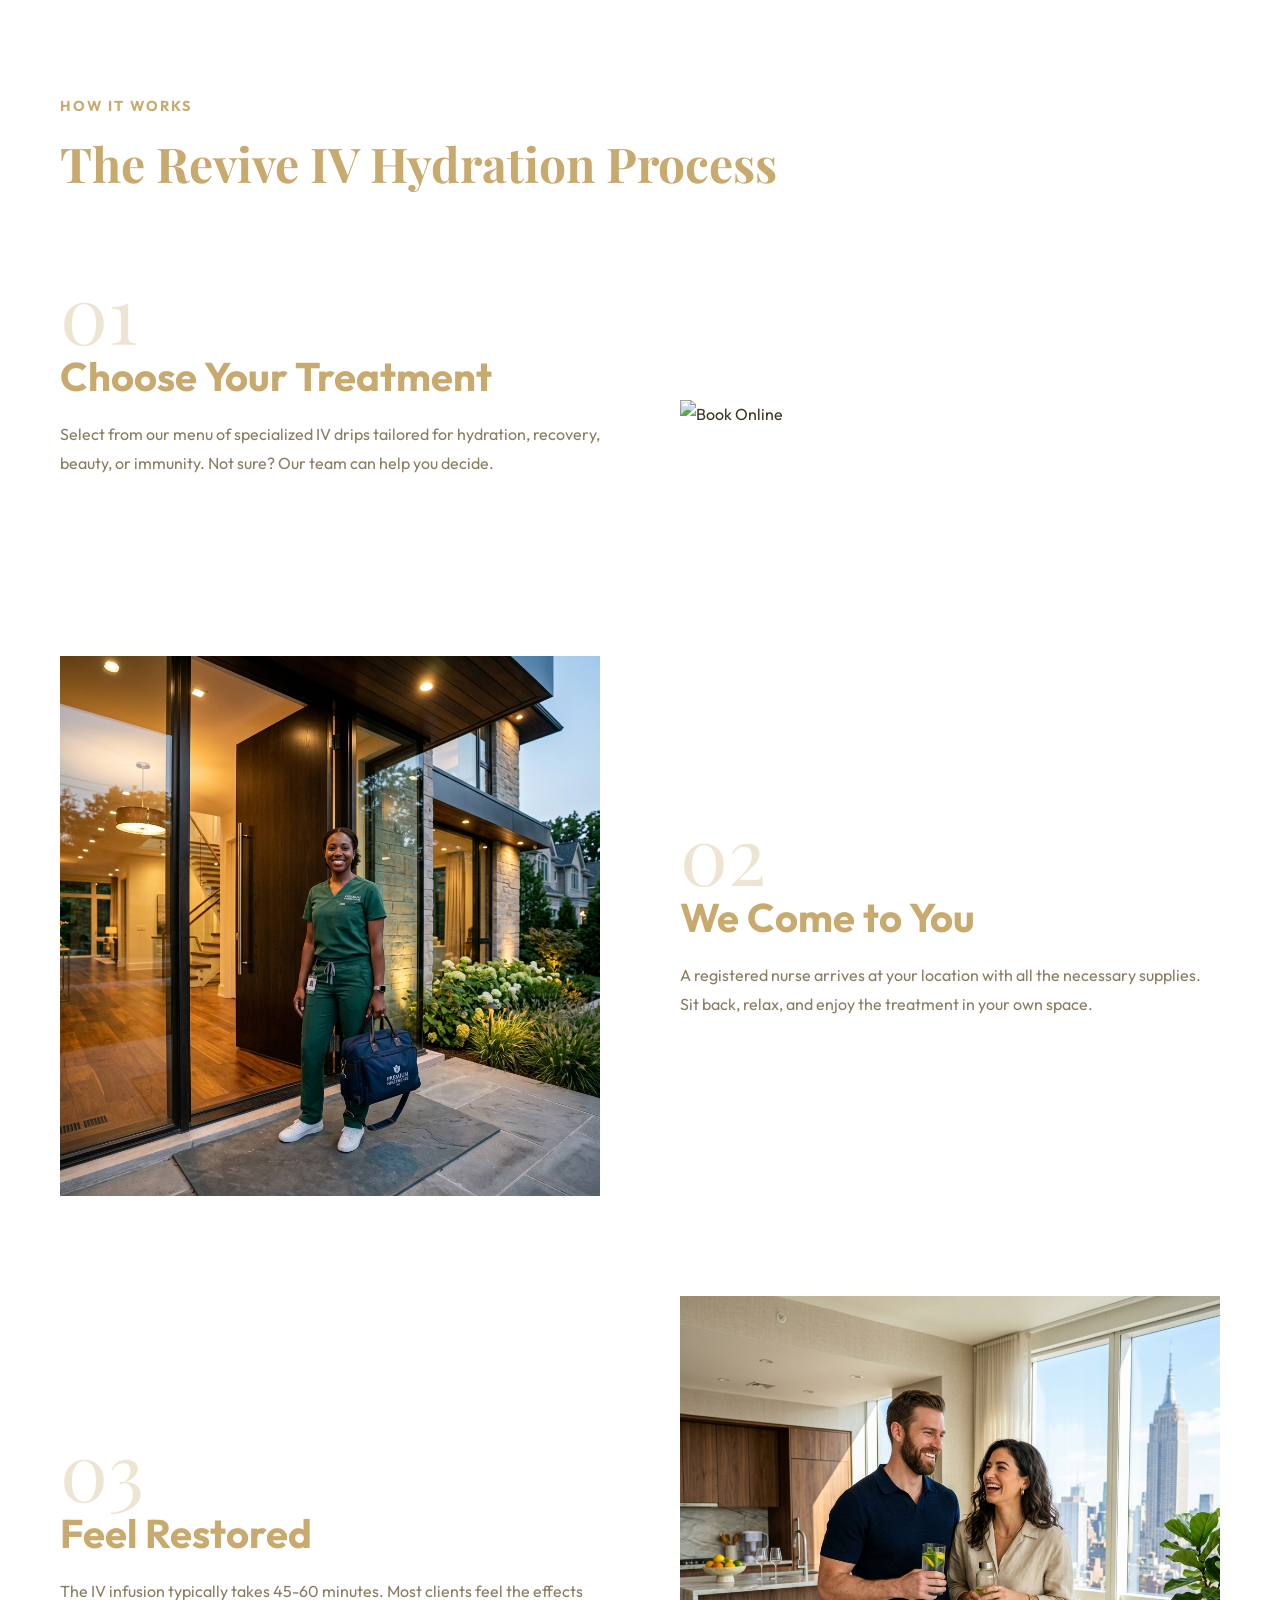
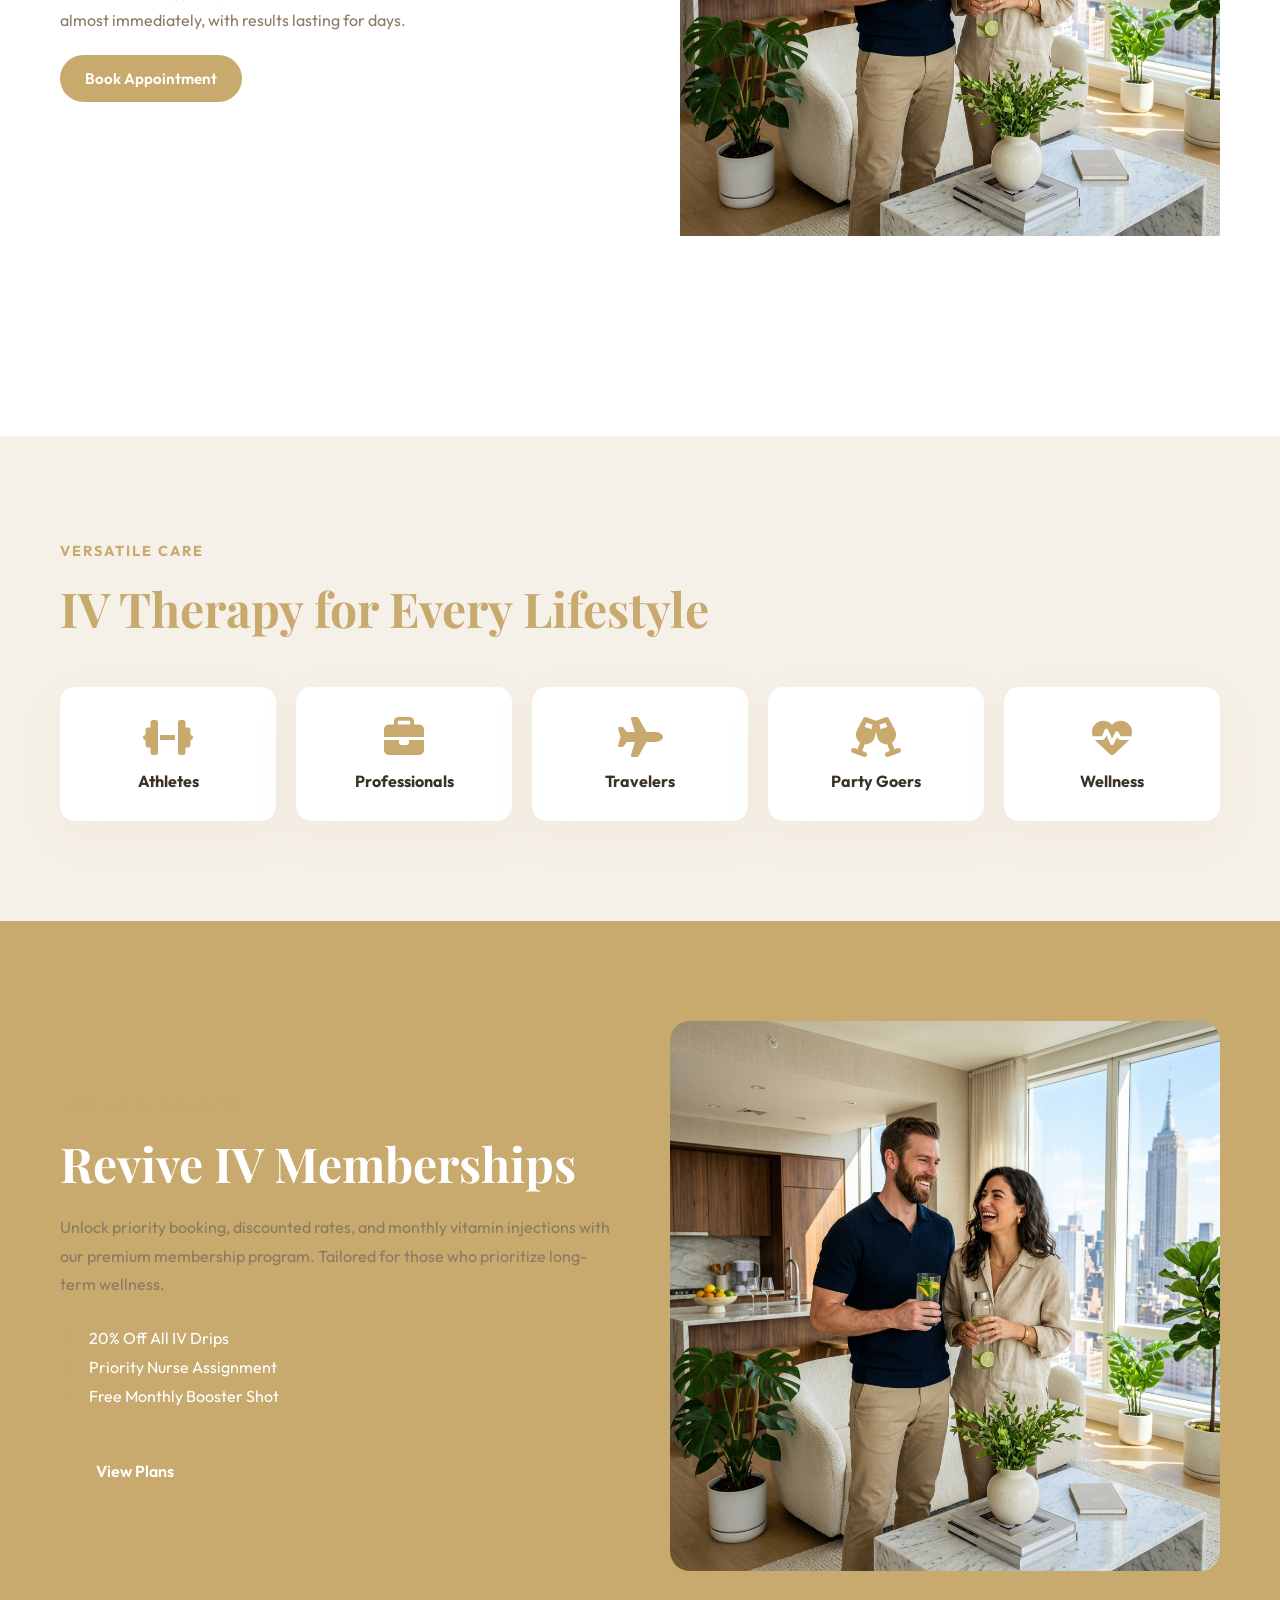
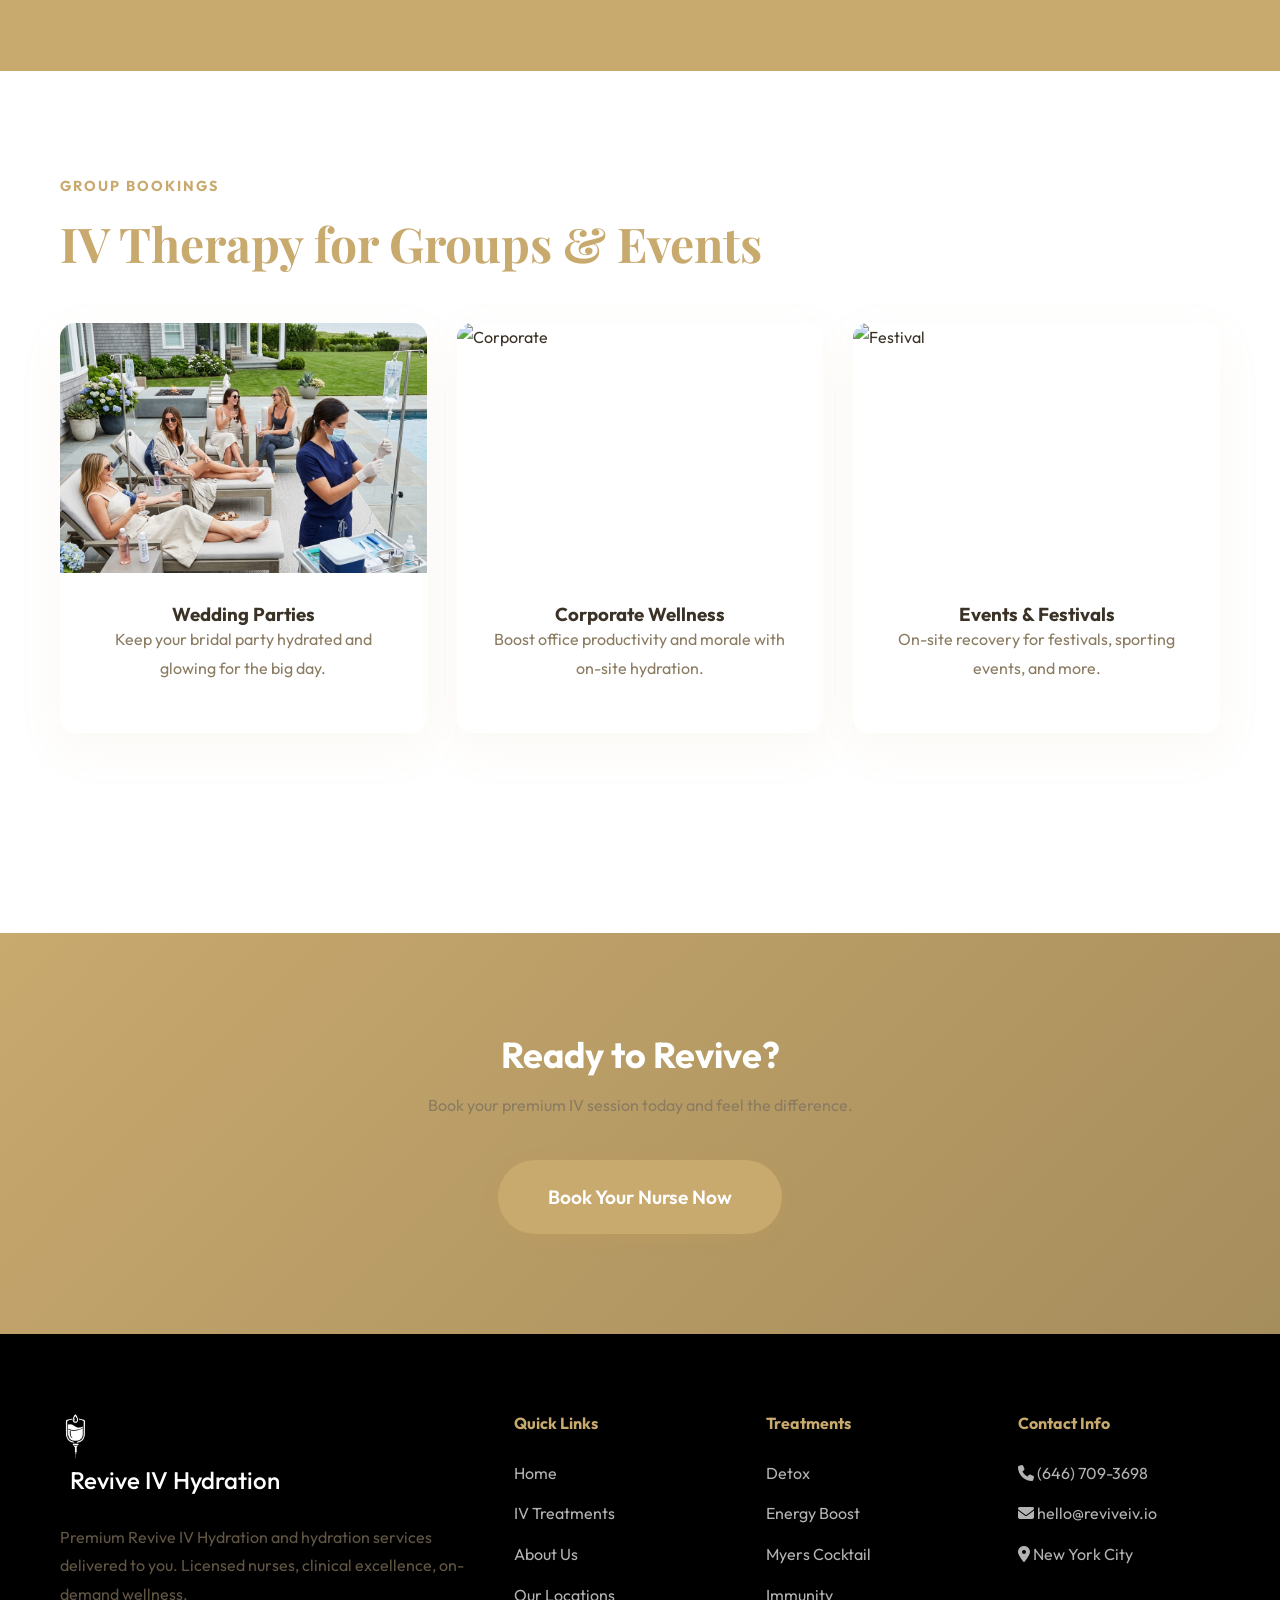
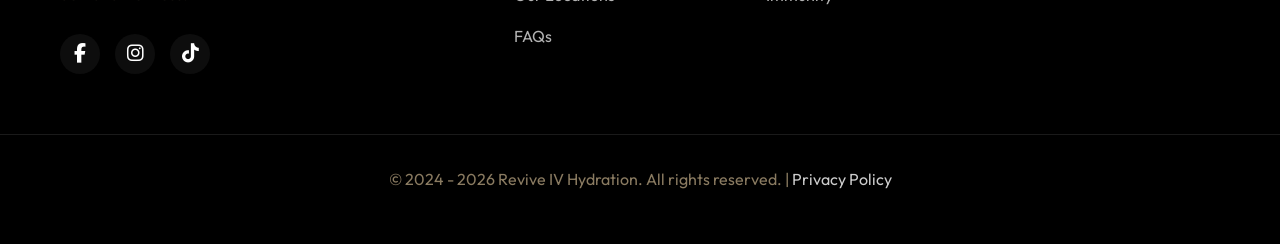
==== commit a2b94f82: "Sync content with live site: added Instagram section, updated social links, and fixed booking modal " ====
--- a/about.html
+++ b/about.html
@@ -300,9 +300,9 @@
                 </a>
                 <p style="margin-top: 20px; opacity: 0.7;">Premium Revive IV Hydration and hydration services delivered to you. Licensed nurses, clinical excellence, on-demand wellness.</p>
                 <div class="social-links">
-                    <a href="#"><i class="fab fa-facebook-f"></i></a>
-                    <a href="#"><i class="fab fa-instagram"></i></a>
-                    <a href="#"><i class="fab fa-twitter"></i></a>
+                    <a href="https://www.facebook.com/profile.php?id=61570785538852" target="_blank"><i class="fab fa-facebook-f"></i></a>
+                    <a href="https://www.instagram.com/reviveivdrip_/" target="_blank"><i class="fab fa-instagram"></i></a>
+                    <a href="https://www.tiktok.com/@revive.iv.drip?_r=1&_t=ZS-95Y6xC3RF0z" target="_blank"><i class="fab fa-tiktok"></i></a>
                 </div>
             </div>
             
--- a/css/style.css
+++ b/css/style.css
@@ -1899,3 +1899,28 @@
     box-shadow: 0 0 0 4px rgba(200, 169, 110, 0.1);
 }
 
+/* Instagram Section */
+.instagram-section {
+    padding: 100px 0;
+    background: linear-gradient(rgba(245, 240, 232, 0.85), rgba(245, 240, 232, 0.85)), url('https://images.unsplash.com/photo-1511632765486-a01980e01a18?auto=format&fit=crop&w=1920');
+    background-size: cover;
+    background-position: center;
+    position: relative;
+    border-top: 1px solid rgba(200, 169, 110, 0.1);
+}
+
+.instagram-main-icon {
+    font-size: 4rem;
+    color: var(--accent);
+    margin-bottom: 25px;
+    display: block;
+}
+
+.instagram-content p {
+    max-width: 600px;
+    margin: 0 auto 35px;
+    font-size: 1.15rem;
+    color: var(--text-dark);
+    line-height: 1.6;
+}
+
